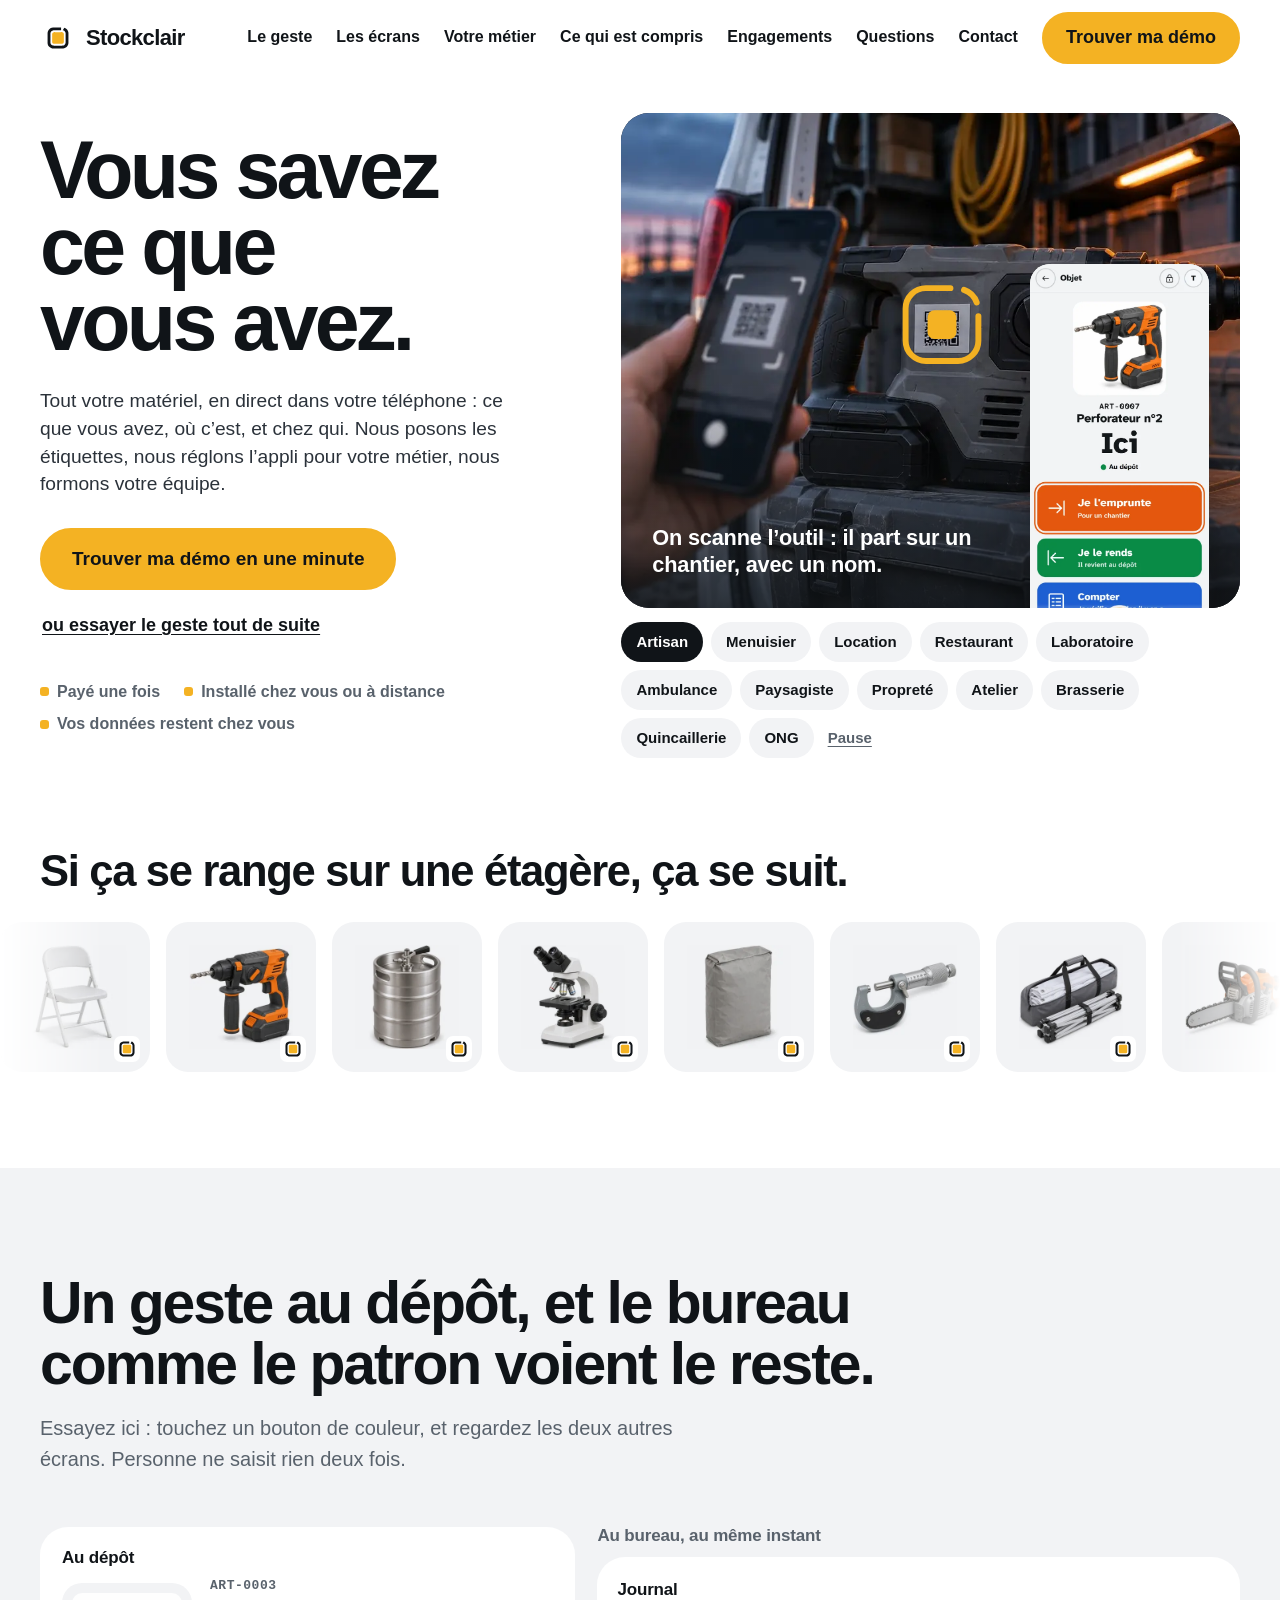
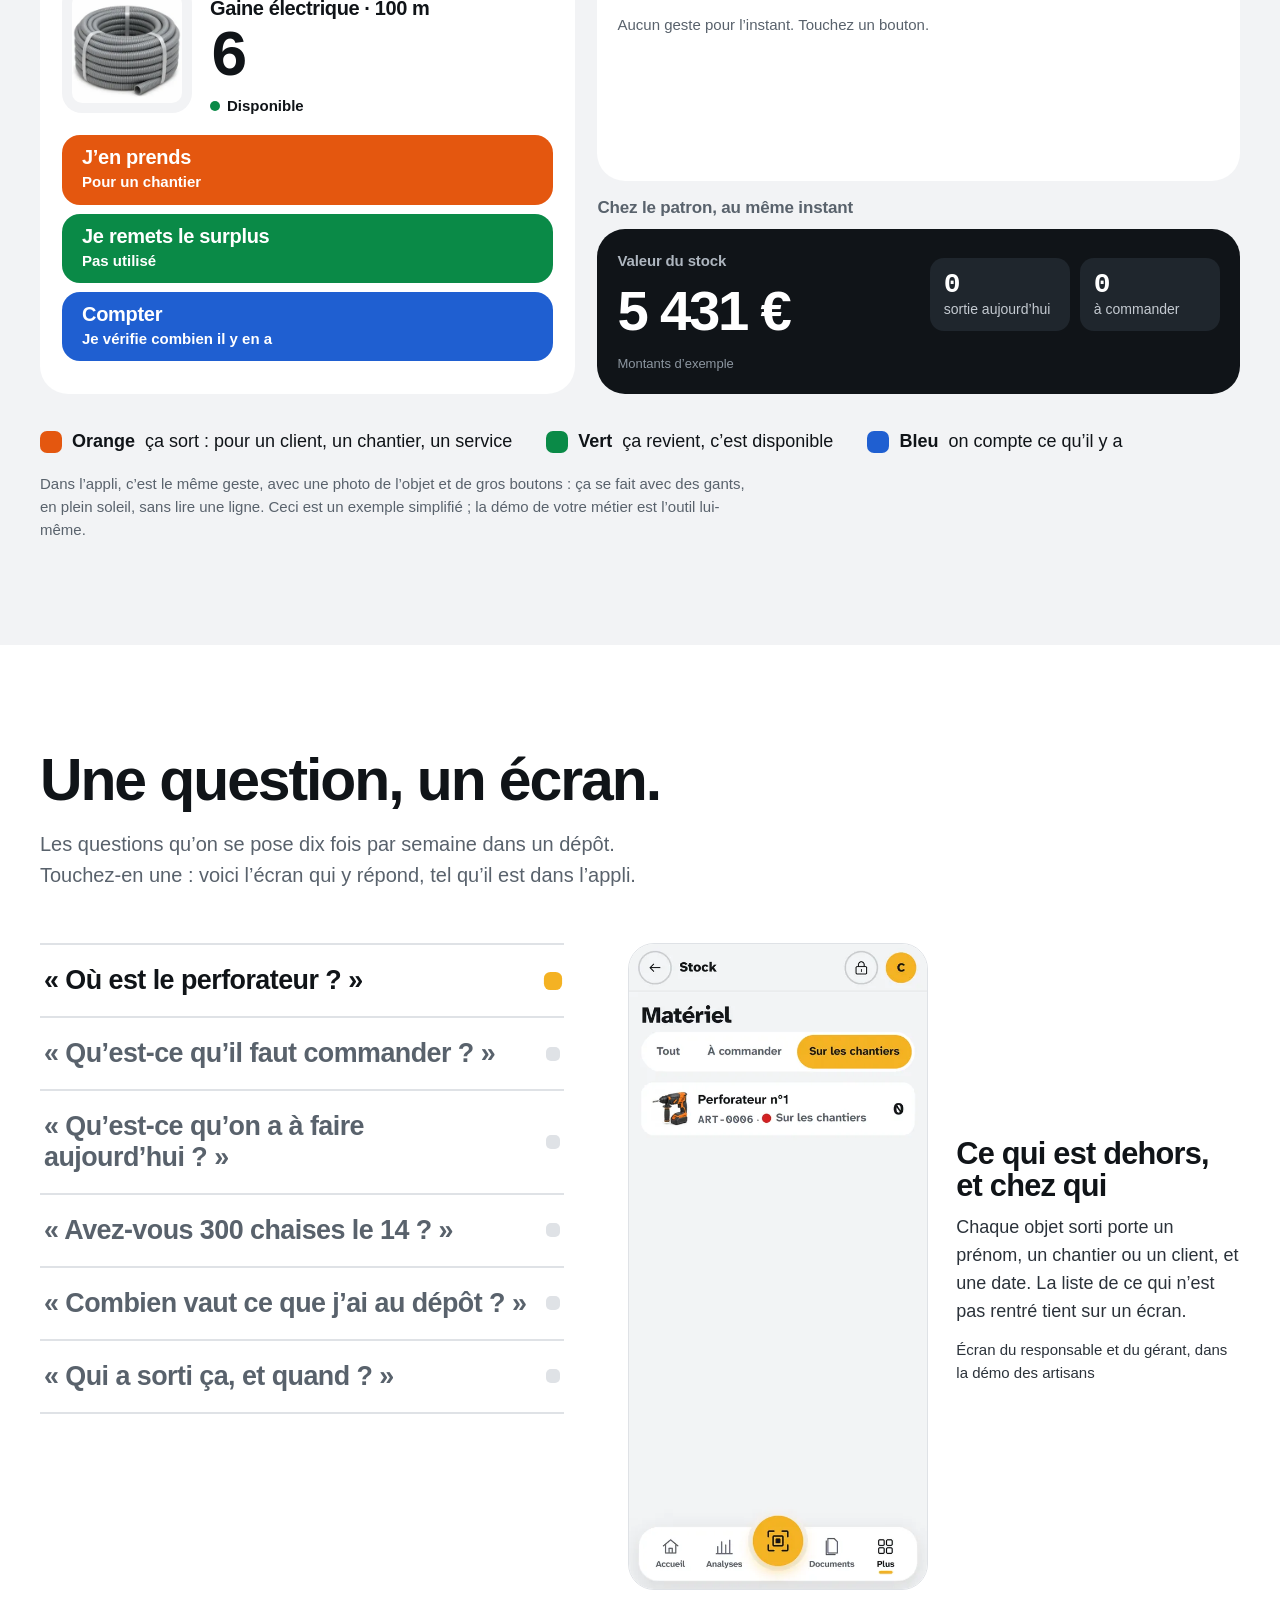
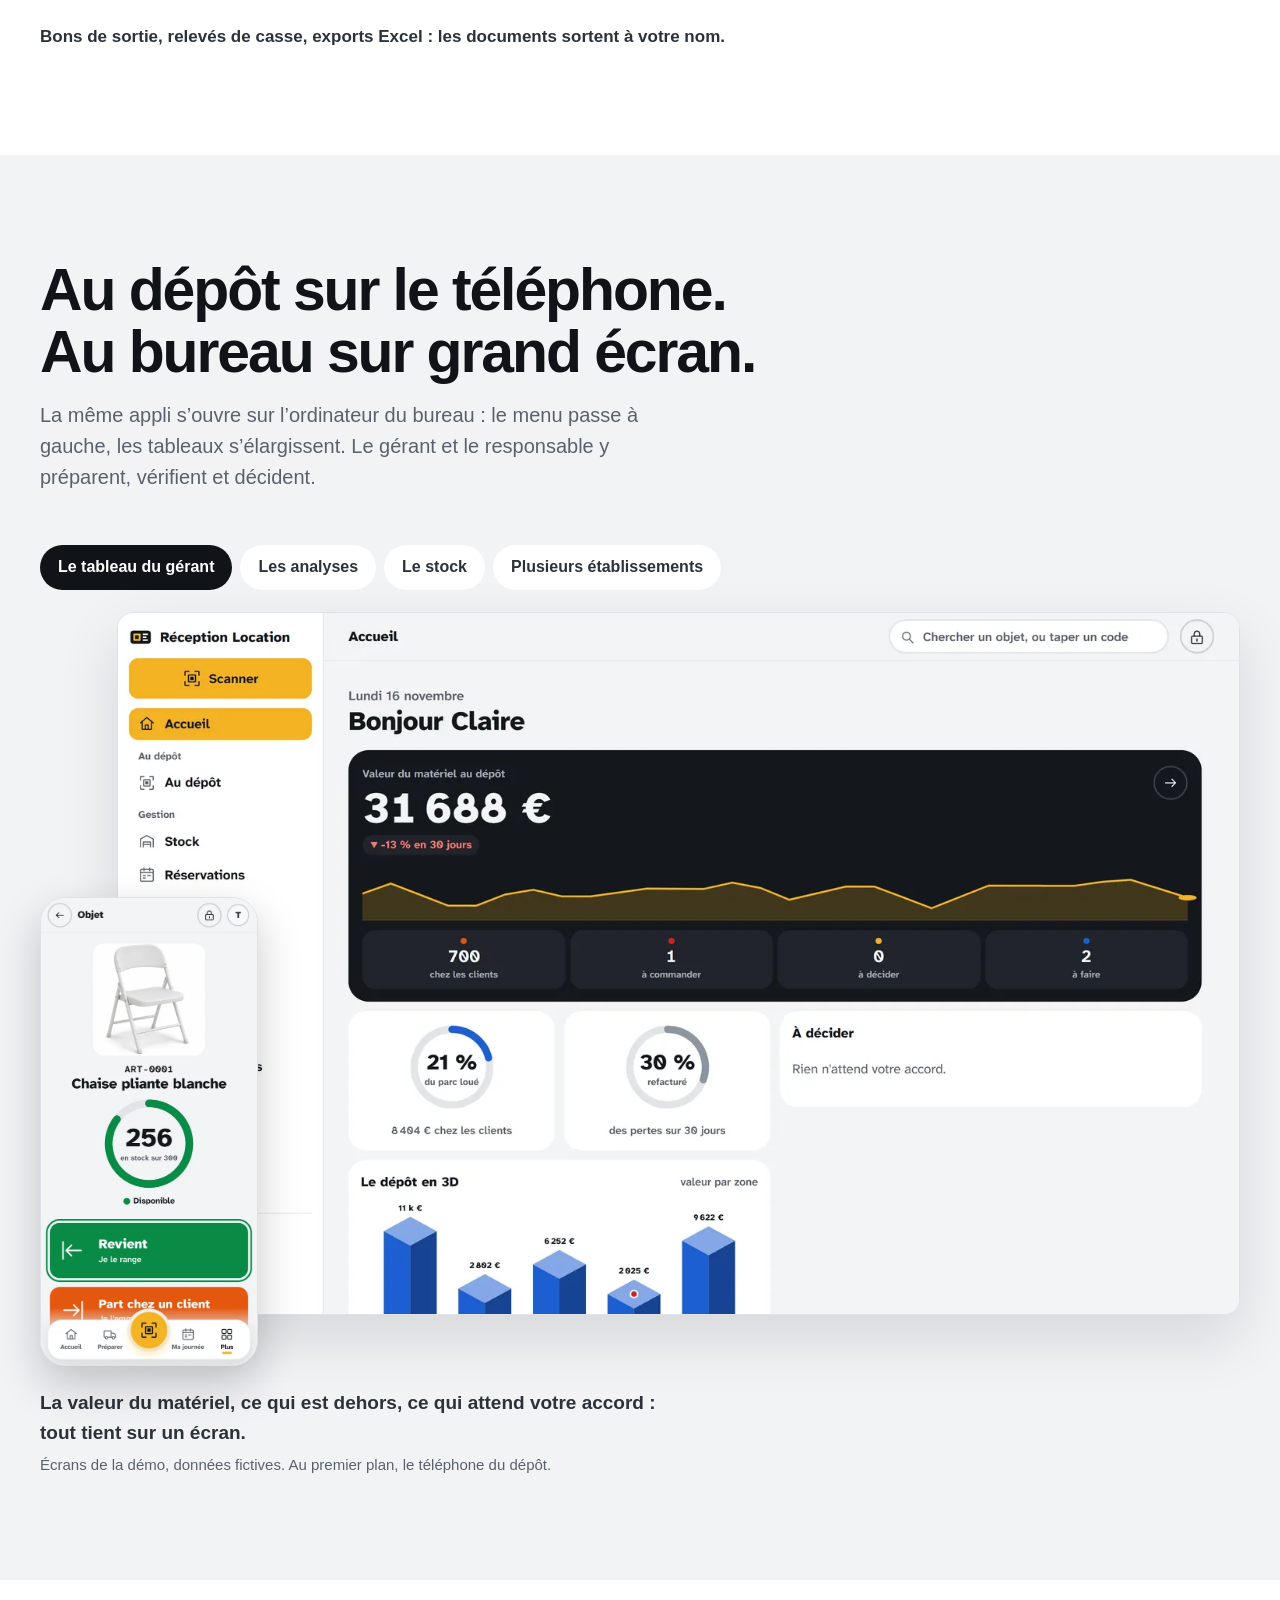
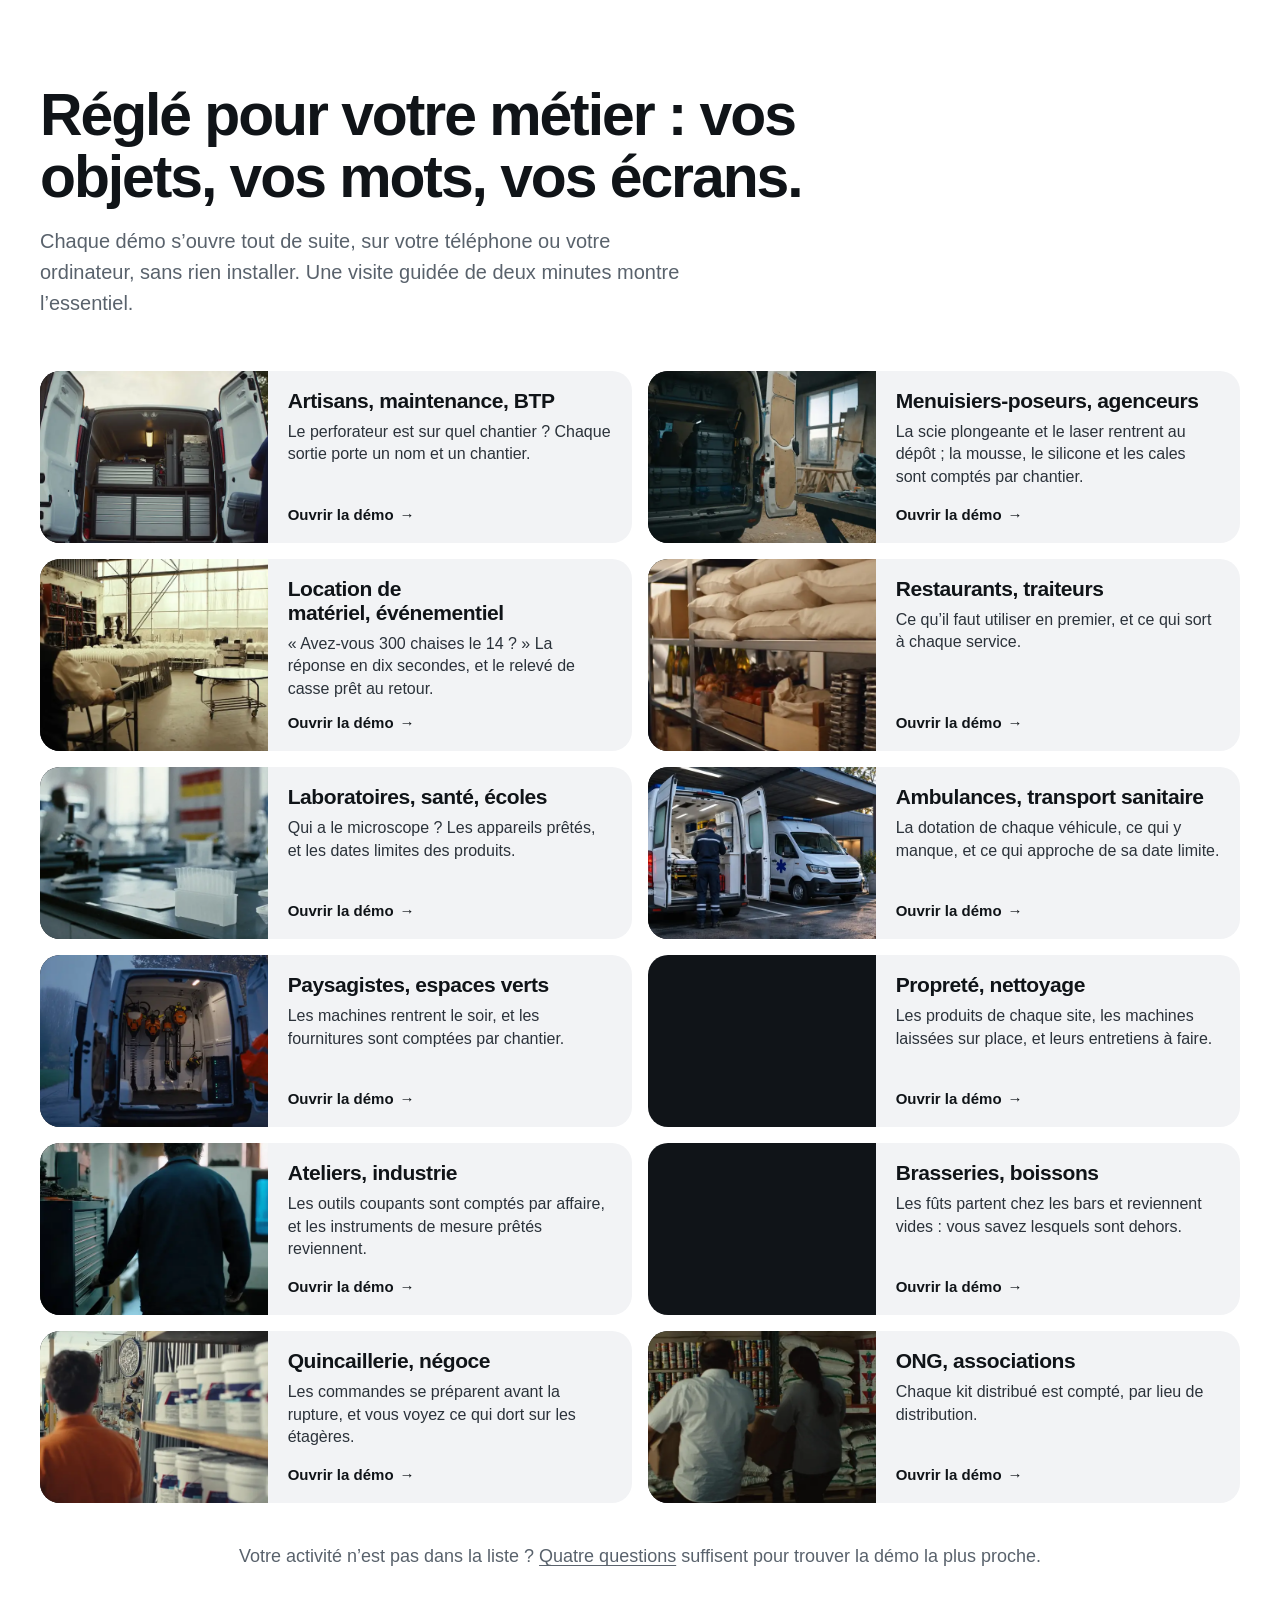
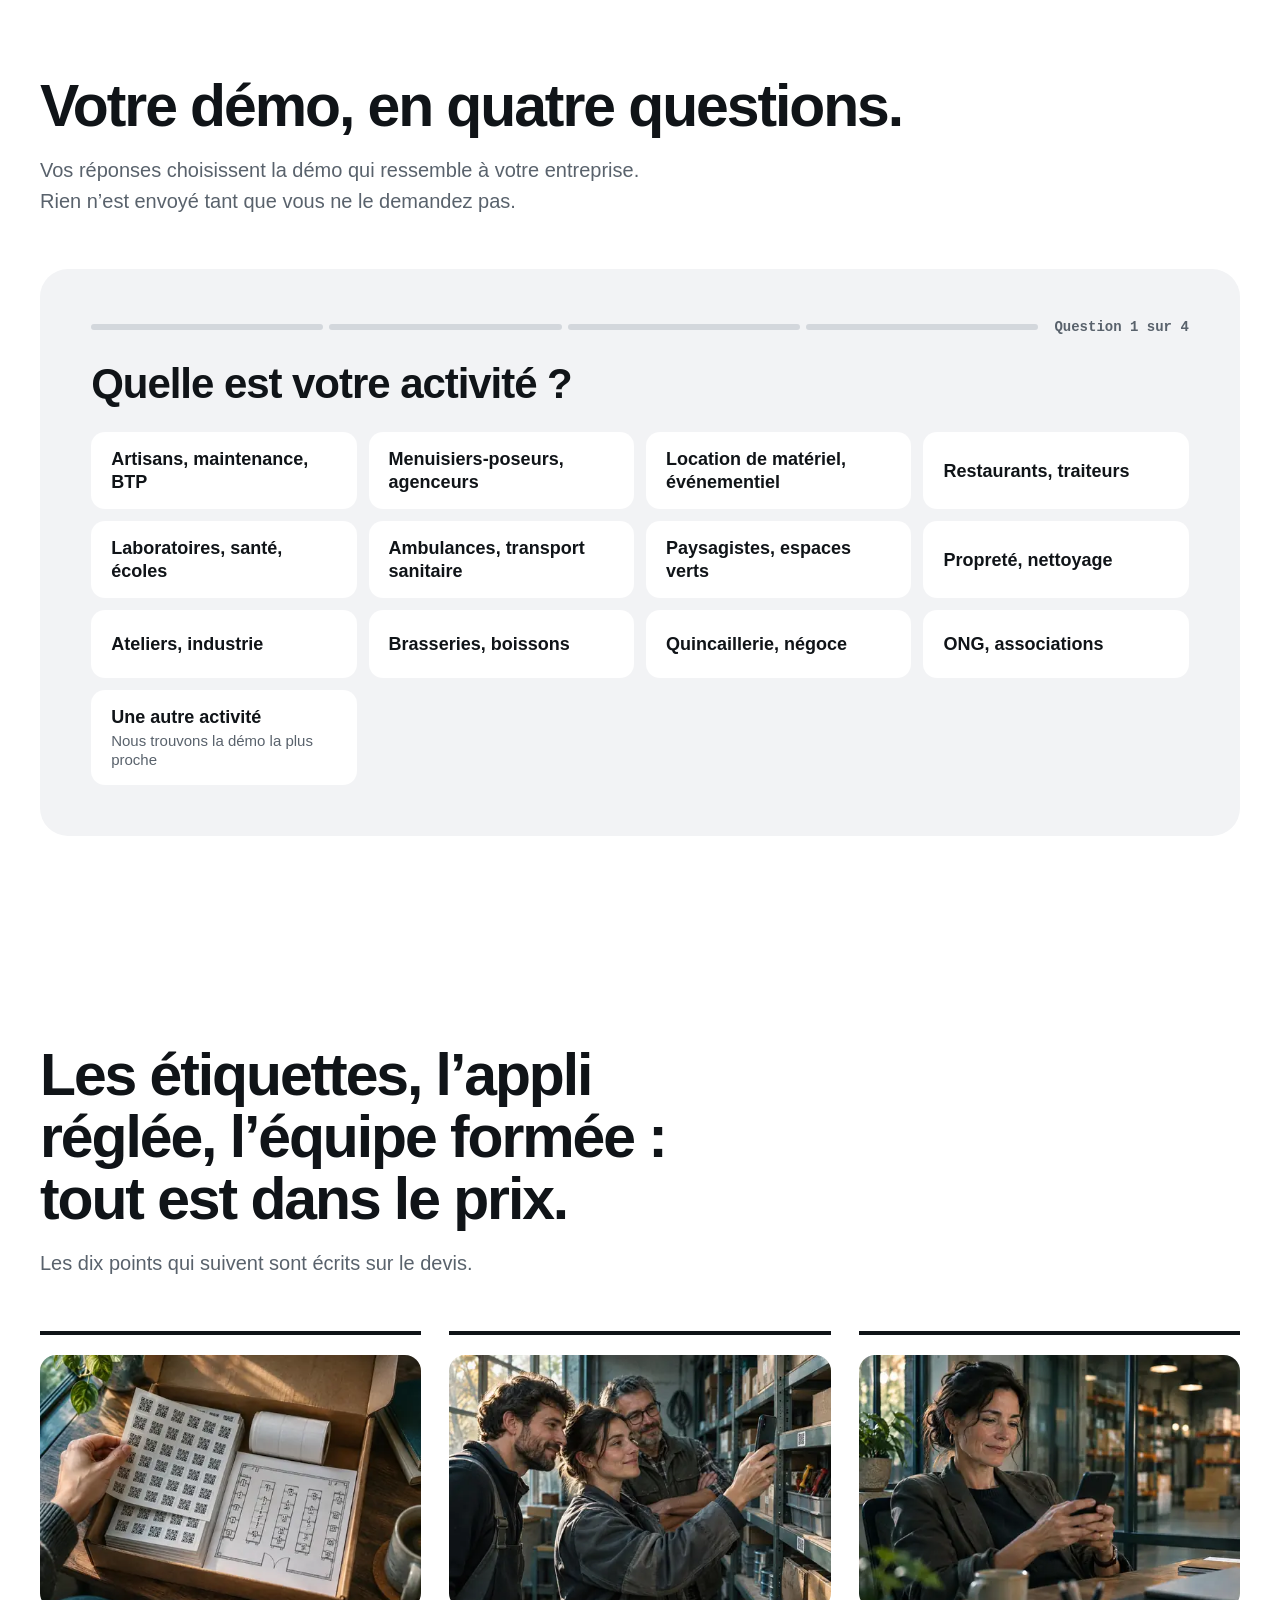
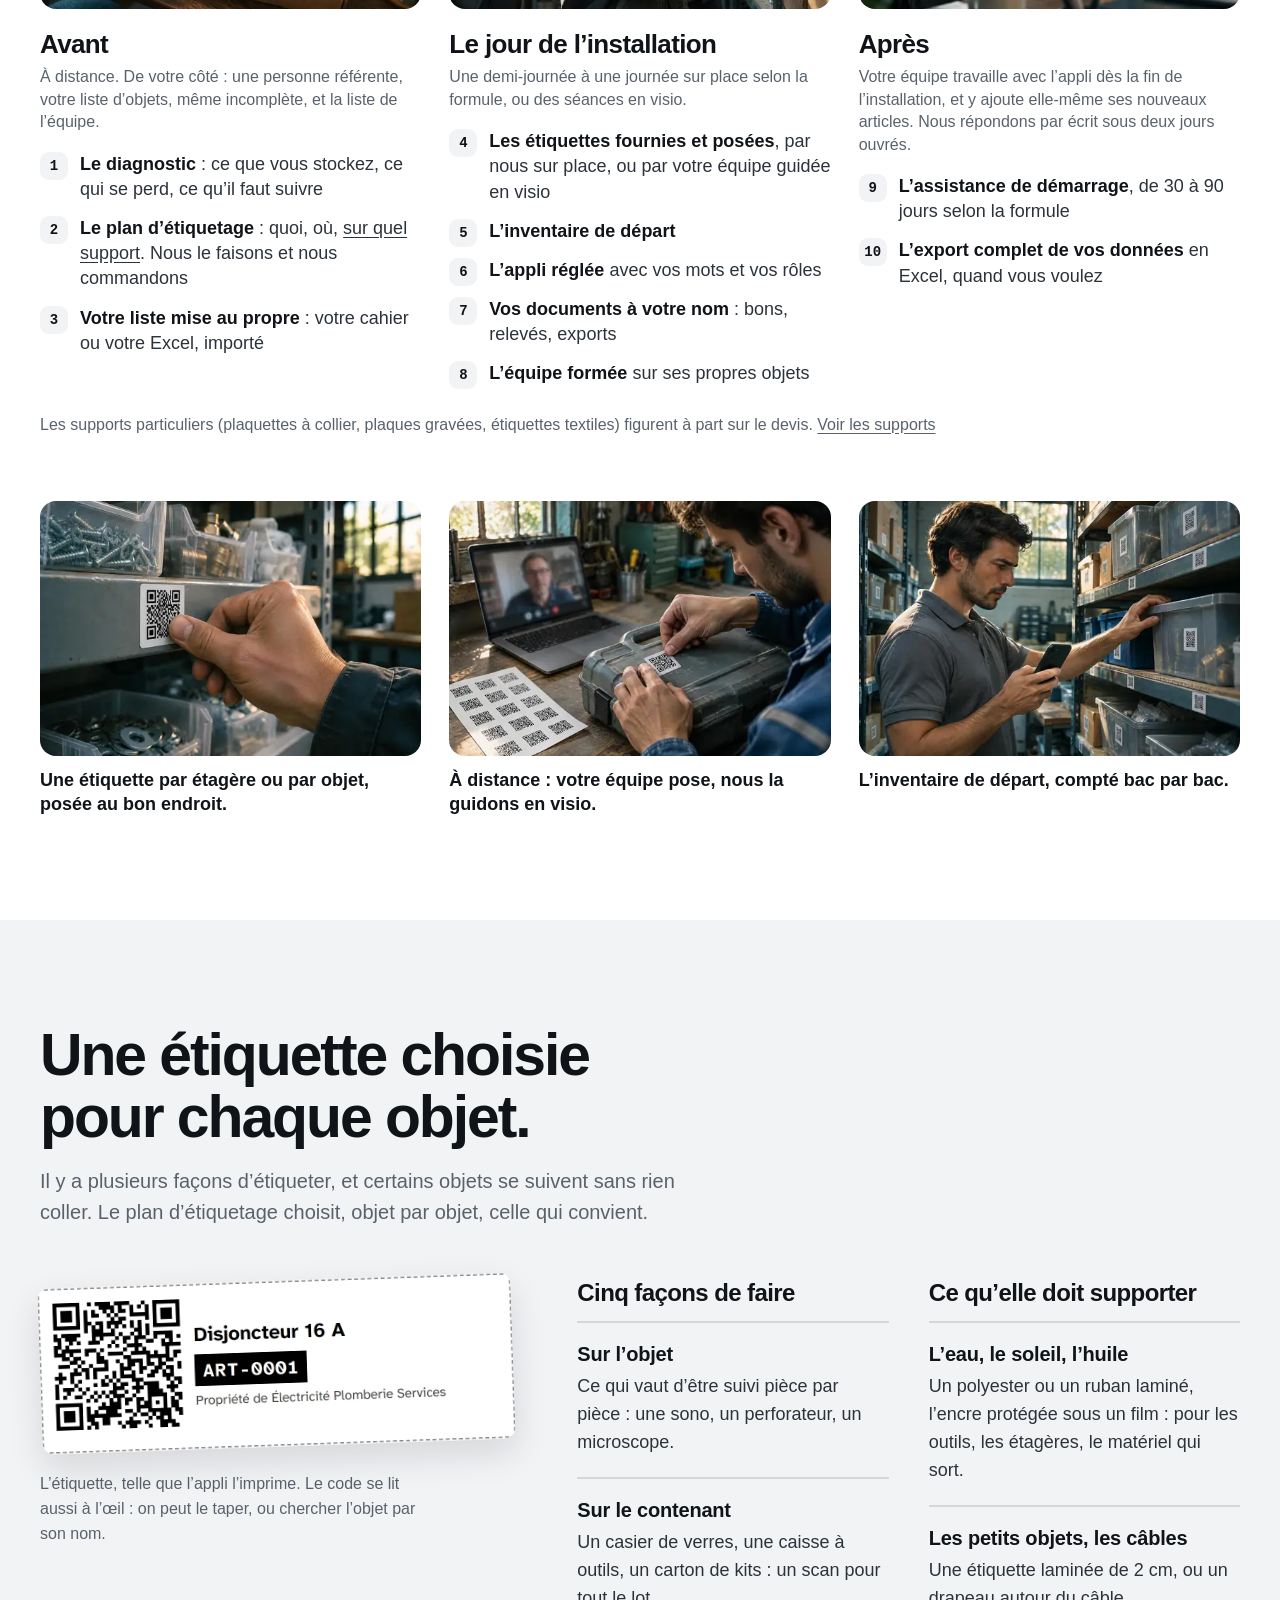
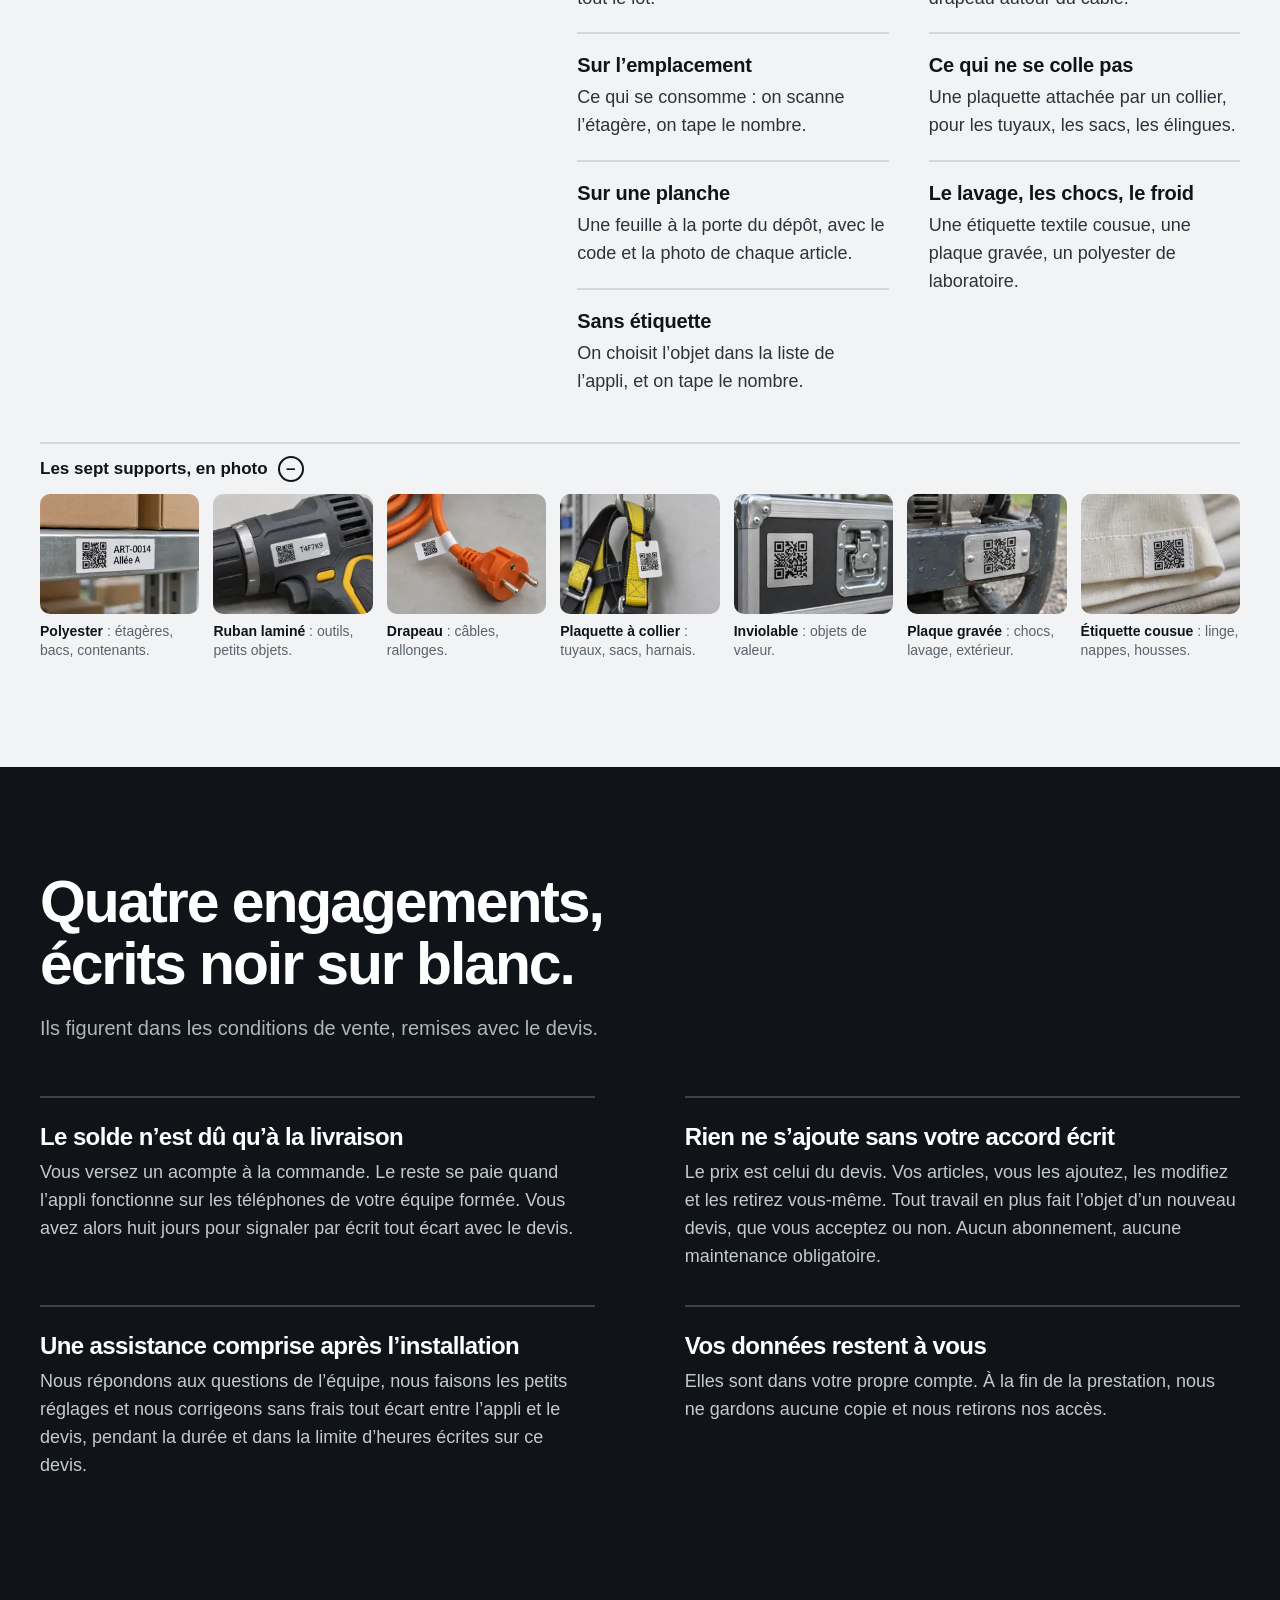
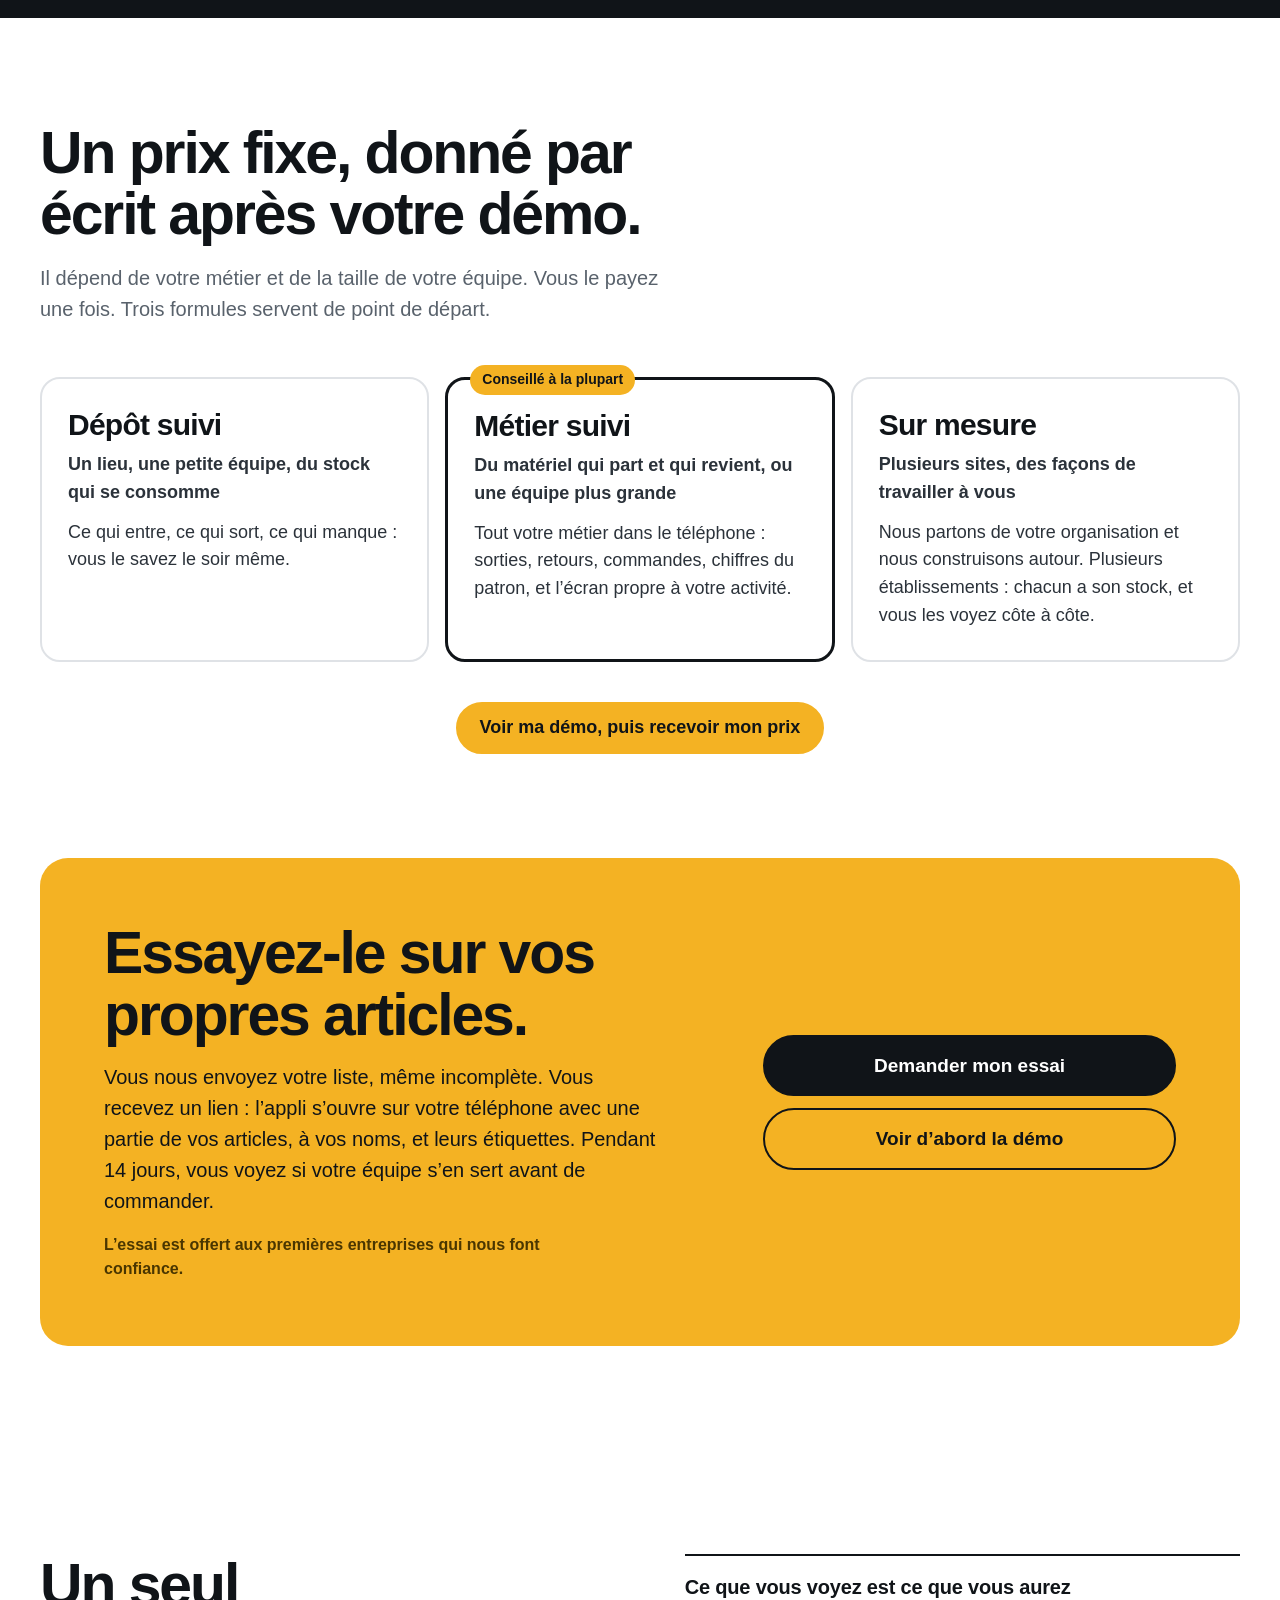
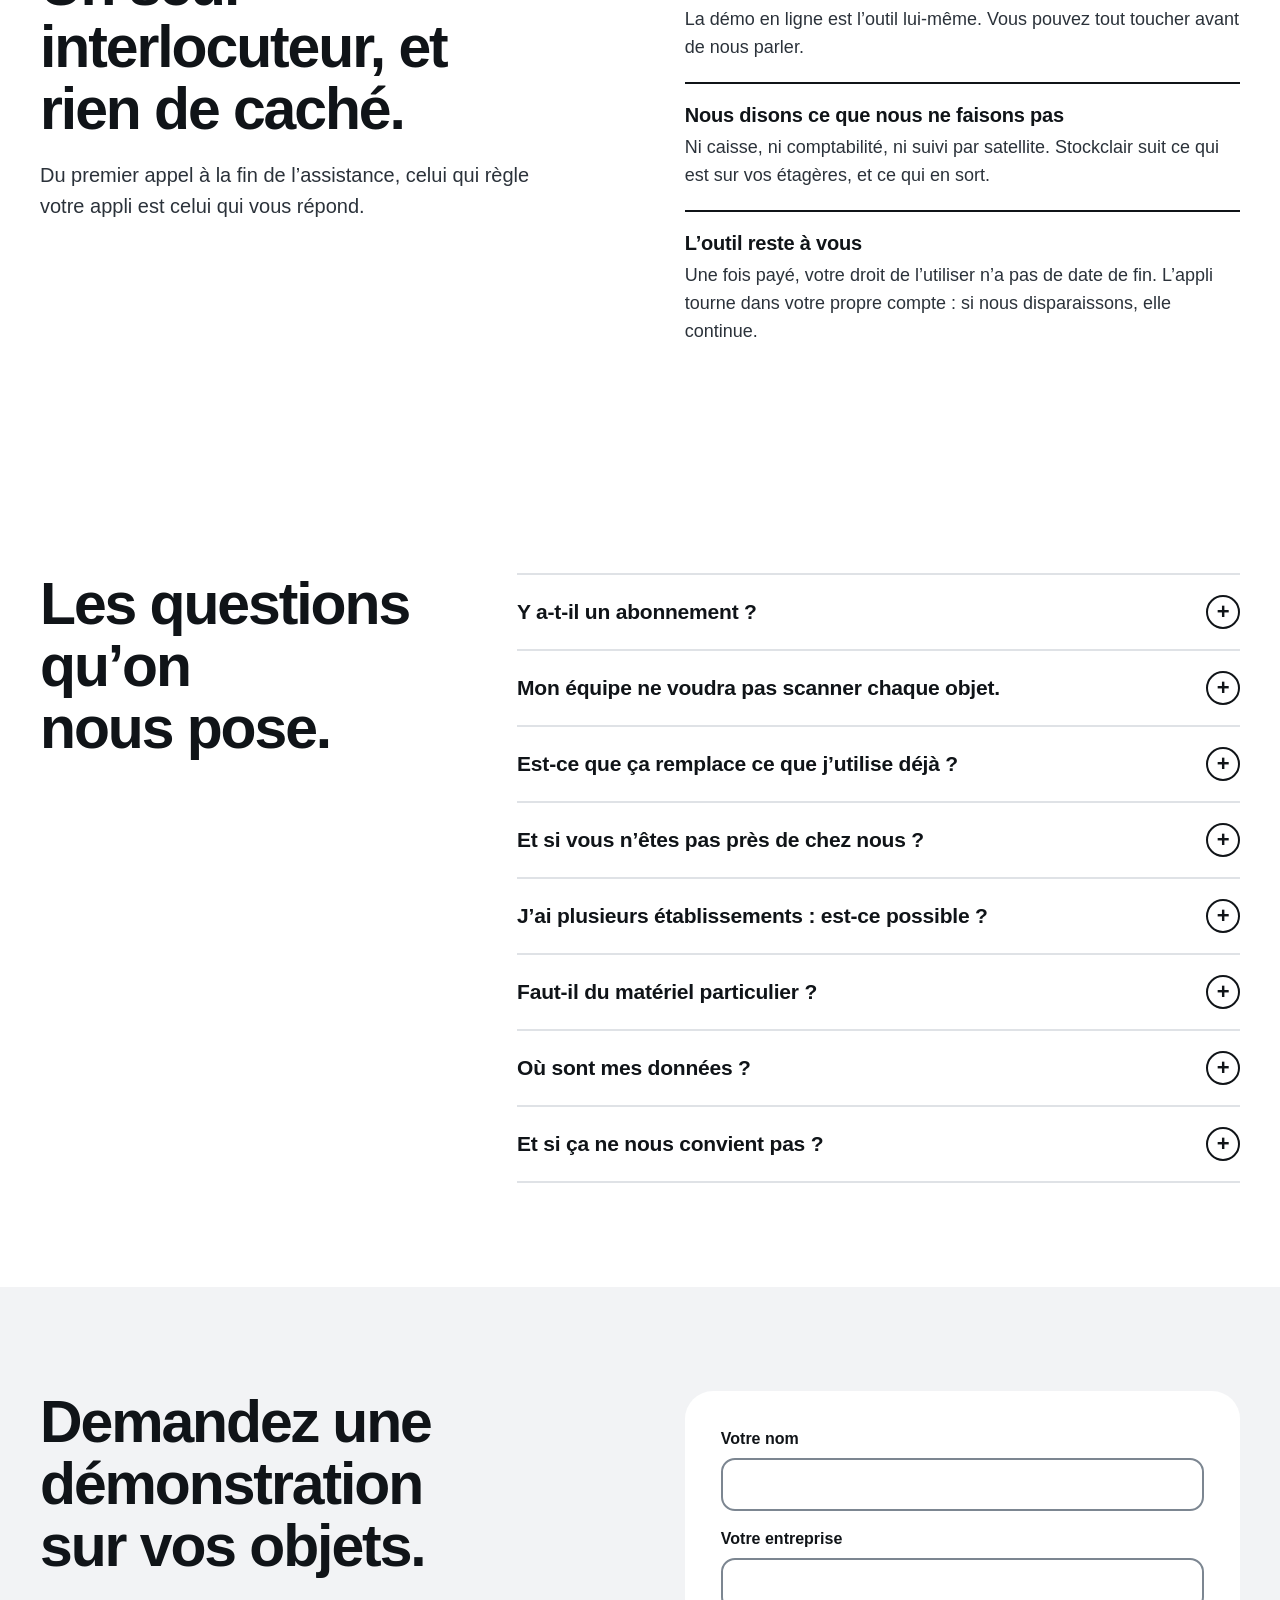
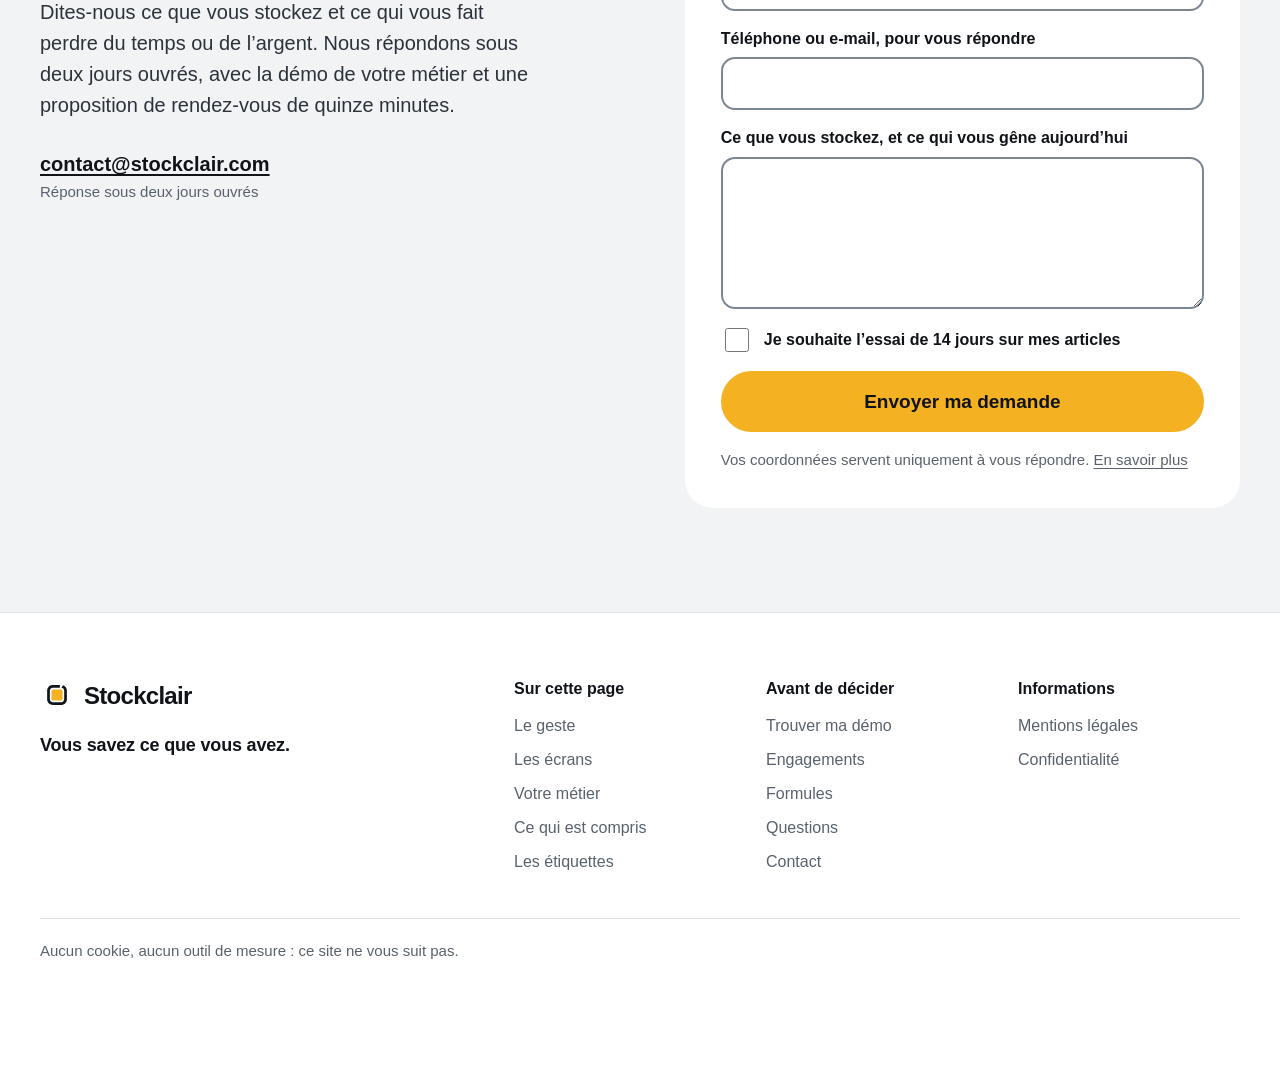
==== index.html @ 284793cd "Mise en ligne du site" ====
<!doctype html>
<html lang="fr">
<head>
<meta charset="utf-8">
<meta name="viewport" content="width=device-width, initial-scale=1">
<title>Stockclair · Suivi de stock et de matériel par QR code</title>
<meta name="description" content="Suivi de stock et de matériel par QR code pour les PME : étiquettes posées, appli réglée pour votre métier, équipe formée. Payé une fois. Démo en ligne.">
<meta name="theme-color" content="#ffffff">
<!-- L’adresse https://nexuxstelar.github.io/stockclair-site est remplacée par celle du site au moment de la publication (_generation/publier_site.sh) -->
<link rel="canonical" href="https://nexuxstelar.github.io/stockclair-site/">
<meta property="og:type" content="website">
<meta property="og:site_name" content="Stockclair">
<meta property="og:locale" content="fr_FR">
<meta property="og:url" content="https://nexuxstelar.github.io/stockclair-site/">
<meta property="og:title" content="Stockclair · Vous savez ce que vous avez">
<meta property="og:description" content="Tout votre matériel, en direct dans votre téléphone : ce que vous avez, où c’est, et chez qui. Étiquettes posées, appli réglée pour votre métier, équipe formée.">
<meta property="og:image" content="https://nexuxstelar.github.io/stockclair-site/img/partage.jpg">
<meta property="og:image:width" content="1200">
<meta property="og:image:height" content="630">
<meta property="og:image:alt" content="Stockclair : vous savez ce que vous avez. Un téléphone lit l’étiquette QR d’un bac, la fiche de l’objet s’ouvre.">
<meta name="twitter:card" content="summary_large_image">
<link rel="icon" href="favicon.ico" sizes="48x48">
<link rel="icon" href="img/symbole.svg" type="image/svg+xml">
<link rel="apple-touch-icon" href="img/icone-180.png">
<link rel="preload" href="fonts/AtkinsonHyperlegibleNext-latin-3.woff2" as="font" type="font/woff2" crossorigin>
<script>
/* La photo du premier écran est demandée tout de suite, sans attendre site.js. Mêmes fichiers et mêmes tailles que dans site.js (scène d'accueil). */
(function () {
  var m = new URLSearchParams(location.search).get("metier");
  if (!/^(artisan|menuisier|loueur|restaurant|labo|ambulance|paysagiste|proprete|industrie|brasserie|distribution|ong)$/.test(m || "")) m = "artisan";
  var l = document.createElement("link");
  l.rel = "preload"; l.as = "image"; l.setAttribute("fetchpriority", "high");
  l.setAttribute("imagesrcset", "img/photos/" + m + "_scan_p.webp 800w, img/photos/" + m + "_scan.webp 1600w");
  l.setAttribute("imagesizes", "(max-width: 760px) 178vw, (max-width: 1000px) 112vw, 900px");
  document.head.appendChild(l);
})();
</script>
<link rel="stylesheet" href="fonts.css">
<link rel="stylesheet" href="styles.css">
<script src="config.js" defer></script>
<script src="site.js" defer></script>
<script type="application/ld+json">
{
  "@context": "https://schema.org",
  "@graph": [
    {
      "@type": "Organization",
      "@id": "https://nexuxstelar.github.io/stockclair-site/#organisation",
      "name": "Stockclair",
      "url": "https://nexuxstelar.github.io/stockclair-site/",
      "logo": "https://nexuxstelar.github.io/stockclair-site/img/icone-512.png"
    },
    {
      "@type": "WebSite",
      "@id": "https://nexuxstelar.github.io/stockclair-site/#site",
      "url": "https://nexuxstelar.github.io/stockclair-site/",
      "name": "Stockclair",
      "inLanguage": "fr-FR",
      "publisher": { "@id": "https://nexuxstelar.github.io/stockclair-site/#organisation" }
    },
    {
      "@type": "Service",
      "@id": "https://nexuxstelar.github.io/stockclair-site/#service",
      "name": "Suivi de stock et de matériel par QR code, installé dans l'entreprise",
      "serviceType": "Suivi de stock et de matériel par étiquettes QR",
      "description": "Diagnostic, plan d'étiquetage, étiquettes fournies et posées, inventaire de départ, appli réglée pour le métier, formation de l'équipe et assistance de démarrage.",
      "provider": { "@id": "https://nexuxstelar.github.io/stockclair-site/#organisation" },
      "areaServed": { "@type": "Country", "name": "France" },
      "audience": { "@type": "BusinessAudience", "name": "Petites et moyennes entreprises" },
      "url": "https://nexuxstelar.github.io/stockclair-site/"
    }
  ]
}
</script>
</head>
<body>
<a class="saut" href="#contenu">Aller au contenu</a>

<header class="tete" id="tete">
  <a class="marque" href="#haut" aria-label="Stockclair, accueil"><img src="img/symbole.svg" alt="" width="36" height="36"><span>Stockclair</span></a>
  <nav class="menu" id="menu" aria-label="Menu principal">
    <a href="#geste">Le geste</a>
    <a href="#ecrans">Les écrans</a>
    <a href="#metiers">Votre métier</a>
    <a href="#compris">Ce qui est compris</a>
    <a href="#garanties">Engagements</a>
    <a href="#questions">Questions</a>
    <a href="#contact">Contact</a>
  </nav>
  <a class="btn plein" href="#demo">Trouver ma démo</a>
  <button class="bouton-menu" id="boutonMenu" type="button" aria-expanded="false" aria-controls="menu"><span></span>Menu</button>
</header>

<main id="contenu">

<!-- 1. Accueil -->
<section class="accueil" id="haut">
  <div class="accueil-texte">
    <h1>Vous savez ce que vous avez.</h1>
    <p class="chapeau">Tout votre matériel, en direct dans votre téléphone : ce que vous avez, où c’est, et chez qui. Nous posons les étiquettes, nous réglons l’appli pour votre métier, nous formons votre équipe.</p>
    <div class="actions">
      <a class="btn plein grand" href="#demo">Trouver ma démo en une minute</a>
      <a class="lien-simple" href="#geste">ou essayer le geste tout de suite</a>
    </div>
    <ul class="faits">
      <li>Payé une fois</li>
      <li>Installé chez vous ou à distance</li>
      <li>Vos données restent chez vous</li>
    </ul>
  </div>

  <div class="accueil-scene">
    <div class="scene" id="scene" role="group" aria-label="Exemple : on scanne l’étiquette d’un objet, sa fiche s’ouvre dans le téléphone">
      <div class="scene-photo" id="scenePhoto"></div>
      <div class="viseur" id="viseur" aria-hidden="true"><i></i></div>
      <div class="scene-tel" id="sceneTel" aria-hidden="true"><img id="sceneEcran" src="[data-uri]" alt="" width="540" height="1169"></div>
      <p class="scene-legende" id="sceneLegende"></p>
    </div>
    <div class="scene-choix" id="sceneChoix" role="group" aria-label="Changer de métier"></div>
  </div>
</section>

<!-- 1 bis. Ruban d’objets -->
<section class="ruban-bloc" aria-label="Exemples d’objets suivis">
  <p>Si ça se range sur une étagère, ça se suit.</p>
  <div class="ruban"><div class="ruban-file" id="ruban"></div></div>
</section>

<!-- 2. Le geste, à essayer -->
<section class="bande" id="geste">
  <div class="bloc">
    <div class="titre-bloc">
      <h2>Un geste au dépôt, et le bureau comme le patron voient le reste.</h2>
      <p>Essayez ici : touchez un bouton de couleur, et regardez les deux autres écrans. Personne ne saisit rien deux fois.</p>
    </div>

    <div class="essai-geste" id="essaiGeste">
      <article class="eg-depot" aria-label="Au dépôt">
        <h3 class="eg-qui">Au dépôt</h3>
        <div class="eg-fiche">
          <img src="img/objets/gaine.webp" alt="" width="130" height="130" loading="lazy" decoding="async">
          <div>
            <p class="eg-code">ART-0003</p>
            <p class="eg-nom">Gaine électrique · 100 m</p>
            <p class="eg-nombre" id="egNombre">6</p>
            <p class="eg-etat" id="egEtat"><i></i><span>Disponible</span></p>
          </div>
        </div>
        <div class="eg-boutons" id="egBoutons">
          <button type="button" class="eg-b sort" data-geste="prendre"><b>J’en prends</b><small>Pour un chantier</small></button>
          <button type="button" class="eg-b revient" data-geste="remettre"><b>Je remets le surplus</b><small>Pas utilisé</small></button>
          <button type="button" class="eg-b compte" data-geste="compter"><b>Compter</b><small>Je vérifie combien il y en a</small></button>
        </div>
        <div class="eg-compter" id="egCompter" hidden>
          <p>Combien y en a-t-il sur l’étagère ?</p>
          <div class="eg-pas"><button type="button" data-pas="-1" aria-label="Un de moins">−</button><output id="egCompte">6</output><button type="button" data-pas="1" aria-label="Un de plus">+</button></div>
          <div class="eg-pas-actions"><button type="button" class="btn" data-geste="fermer">Fermer</button><button type="button" class="btn plein" data-geste="valider">Valider</button></div>
        </div>
        <p class="eg-annuler" id="egAnnuler" hidden><span id="egFait"></span><button type="button" data-geste="annuler">Annuler</button><i></i></p>
      </article>

      <article class="eg-bureau" aria-label="Au bureau">
        <h3 class="eg-qui">Au bureau, au même instant</h3>
        <div class="eg-carte" aria-live="polite">
          <p class="eg-titre">Journal</p>
          <ul class="eg-journal" id="egJournal"><li class="eg-vide">Aucun geste pour l’instant. Touchez un bouton.</li></ul>
          <div class="eg-commande" id="egCommande" hidden>
            <p class="eg-titre"><i></i>Commande préparée</p>
            <p id="egCommandeTexte"></p>
          </div>
        </div>
      </article>

      <article class="eg-patron" aria-label="Chez le patron">
        <h3 class="eg-qui">Chez le patron, au même instant</h3>
        <div class="eg-carte sombre" aria-live="polite">
          <p class="eg-titre">Valeur du stock</p>
          <p class="eg-valeur" id="egValeur">5 431 €</p>
          <div class="eg-voyants">
            <p><b id="egSorties">0</b>sortie aujourd’hui</p>
            <p id="egVoyantCmd"><b id="egACommander">0</b>à commander</p>
          </div>
          <p class="eg-note">Montants d’exemple</p>
        </div>
      </article>
    </div>

    <ul class="couleurs">
      <li><span class="pastille sort"></span><b>Orange</b> ça sort : pour un client, un chantier, un service</li>
      <li><span class="pastille revient"></span><b>Vert</b> ça revient, c’est disponible</li>
      <li><span class="pastille compte"></span><b>Bleu</b> on compte ce qu’il y a</li>
    </ul>
    <p class="note">Dans l’appli, c’est le même geste, avec une photo de l’objet et de gros boutons : ça se fait avec des gants, en plein soleil, sans lire une ligne. Ceci est un exemple simplifié ; la démo de votre métier est l’outil lui-même.</p>
  </div>
</section>

<!-- 3. Une question, un écran -->
<section class="bloc" id="ecrans">
  <div class="titre-bloc">
    <h2>Une question, un écran.</h2>
    <p>Les questions qu’on se pose dix fois par semaine dans un dépôt. Touchez-en une : voici l’écran qui y répond, tel qu’il est dans l’appli.</p>
  </div>
  <div class="reponses" id="reponses">
    <div class="reponses-liste" id="reponsesListe" role="group" aria-label="Questions"></div>
    <div class="reponses-vue">
      <figure class="capture"><img id="reponseImage" src="[data-uri]" alt="" width="540" height="1169" loading="lazy" decoding="async"></figure>
      <div class="reponses-texte" aria-live="polite">
        <h3 id="reponseTitre"></h3>
        <p id="reponseTexte"></p>
        <p class="note" id="reponseQui"></p>
      </div>
    </div>
  </div>
  <p class="note apres">Bons de sortie, relevés de casse, exports Excel : les documents sortent à votre nom.</p>
</section>

<!-- 3 bis. Le bureau : la même appli sur ordinateur -->
<section class="bande" id="bureau">
  <div class="bloc">
    <div class="titre-bloc">
      <h2>Au dépôt sur le téléphone. Au bureau sur grand écran.</h2>
      <p>La même appli s’ouvre sur l’ordinateur du bureau : le menu passe à gauche, les tableaux s’élargissent. Le gérant et le responsable y préparent, vérifient et décident.</p>
    </div>
    <div class="bureau">
      <div class="bureau-choix" id="bureauChoix" role="group" aria-label="Écrans sur ordinateur"></div>
      <div class="bureau-vue">
        <figure class="ecran-ordi"><img id="bureauImage" src="[data-uri]" alt="" width="1440" height="900" loading="lazy" decoding="async"></figure>
        <figure class="capture bureau-tel"><img id="bureauTel" src="[data-uri]" alt="Sur le téléphone du dépôt : la fiche d’un objet et ses gestes" width="540" height="1169" loading="lazy" decoding="async"></figure>
      </div>
      <p class="bureau-legende" id="bureauLegende" aria-live="polite"></p>
      <p class="note">Écrans de la démo, données fictives.<span id="bureauNote"> Au premier plan, le téléphone du dépôt.</span></p>
    </div>
  </div>
</section>

<!-- 4. Métiers -->
<section class="bloc" id="metiers">
  <div class="titre-bloc">
    <h2>Réglé pour votre métier : vos objets, vos mots, vos écrans.</h2>
    <p>Chaque démo s’ouvre tout de suite, sur votre téléphone ou votre ordinateur, sans rien installer. Une visite guidée de deux minutes montre l’essentiel.</p>
  </div>
  <div class="metiers" id="grilleMetiers"></div>
  <p class="centre">Votre activité n’est pas dans la liste ? <a href="#demo">Quatre questions</a> suffisent pour trouver la démo la plus proche.</p>
</section>

<!-- 5. Questionnaire -->
<section class="bloc demo" id="demo">
  <div class="titre-bloc">
    <h2>Votre démo, en quatre questions.</h2>
    <p>Vos réponses choisissent la démo qui ressemble à votre entreprise. Rien n’est envoyé tant que vous ne le demandez pas.</p>
  </div>
  <div class="quiz" id="quiz" aria-live="polite"></div>
</section>

<!-- 6. Ce qui est compris -->
<section class="bloc" id="compris">
  <div class="titre-bloc">
    <h2>Les étiquettes, l’appli réglée, l’équipe formée : tout est dans le prix.</h2>
    <p>Les dix points qui suivent sont écrits sur le devis.</p>
  </div>
  <div class="etapes">
    <article>
      <img src="img/photos/install_colis.webp" srcset="img/photos/install_colis_p.webp 540w, img/photos/install_colis.webp 1080w" sizes="(max-width: 1000px) calc(100vw - 40px), 380px" alt="Un colis ouvert : des planches d’étiquettes QR et un plan de pose" width="1080" height="720" loading="lazy" decoding="async">
      <h3>Avant</h3>
      <p class="quand">À distance. De votre côté : une personne référente, votre liste d’objets, même incomplète, et la liste de l’équipe.</p>
      <ol>
        <li><b>Le diagnostic</b> : ce que vous stockez, ce qui se perd, ce qu’il faut suivre</li>
        <li><b>Le plan d’étiquetage</b> : quoi, où, <a href="#supports">sur quel support</a>. Nous le faisons et nous commandons</li>
        <li><b>Votre liste mise au propre</b> : votre cahier ou votre Excel, importé</li>
      </ol>
    </article>
    <article>
      <img src="img/photos/install_formation.webp" srcset="img/photos/install_formation_p.webp 540w, img/photos/install_formation.webp 1080w" sizes="(max-width: 1000px) calc(100vw - 40px), 380px" alt="Trois personnes d’une équipe regardent un téléphone devant une étagère étiquetée" width="1080" height="720" loading="lazy" decoding="async">
      <h3>Le jour de l’installation</h3>
      <p class="quand">Une demi-journée à une journée sur place selon la formule, ou des séances en visio.</p>
      <ol start="4">
        <li><b>Les étiquettes fournies et posées</b>, par nous sur place, ou par votre équipe guidée en visio</li>
        <li><b>L’inventaire de départ</b></li>
        <li><b>L’appli réglée</b> avec vos mots et vos rôles</li>
        <li><b>Vos documents à votre nom</b> : bons, relevés, exports</li>
        <li><b>L’équipe formée</b> sur ses propres objets</li>
      </ol>
    </article>
    <article>
      <img src="img/photos/install_patronne.webp" srcset="img/photos/install_patronne_p.webp 540w, img/photos/install_patronne.webp 1080w" sizes="(max-width: 1000px) calc(100vw - 40px), 380px" alt="Une dirigeante consulte son téléphone dans son bureau, le dépôt derrière elle" width="1080" height="720" loading="lazy" decoding="async">
      <h3>Après</h3>
      <p class="quand">Votre équipe travaille avec l’appli dès la fin de l’installation, et y ajoute elle-même ses nouveaux articles. Nous répondons par écrit sous deux jours ouvrés.</p>
      <ol start="9">
        <li><b>L’assistance de démarrage</b>, de 30 à 90 jours selon la formule</li>
        <li><b>L’export complet de vos données</b> en Excel, quand vous voulez</li>
      </ol>
    </article>
  </div>
  <p class="note sous-etapes">Les supports particuliers (plaquettes à collier, plaques gravées, étiquettes textiles) figurent à part sur le devis. <a href="#supports">Voir les supports</a></p>
  <div class="images" role="group" aria-label="L’installation en images">
    <figure><img src="img/photos/install_pose.webp" srcset="img/photos/install_pose_p.webp 540w, img/photos/install_pose.webp 1080w" sizes="(max-width: 1000px) calc(100vw - 40px), 380px" alt="Une main colle une étiquette QR sur le bord d’une étagère" width="1080" height="720" loading="lazy" decoding="async"><figcaption>Une étiquette par étagère ou par objet, posée au bon endroit.</figcaption></figure>
    <figure><img src="img/photos/install_visio.webp" srcset="img/photos/install_visio_p.webp 540w, img/photos/install_visio.webp 1080w" sizes="(max-width: 1000px) calc(100vw - 40px), 380px" alt="Un technicien colle une étiquette sur une caisse à outils, guidé en visio sur un ordinateur" width="1080" height="720" loading="lazy" decoding="async"><figcaption>À distance : votre équipe pose, nous la guidons en visio.</figcaption></figure>
    <figure><img src="img/photos/install_inventaire.webp" srcset="img/photos/install_inventaire_p.webp 540w, img/photos/install_inventaire.webp 1080w" sizes="(max-width: 1000px) calc(100vw - 40px), 380px" alt="Un homme compte des bacs étiquetés, téléphone en main" width="1080" height="720" loading="lazy" decoding="async"><figcaption>L’inventaire de départ, compté bac par bac.</figcaption></figure>
  </div>
</section>

<!-- 6 bis. Les étiquettes -->
<section class="bande" id="etiquettes">
  <div class="bloc">
    <div class="titre-bloc">
      <h2>Une étiquette choisie pour chaque objet.</h2>
      <p>Il y a plusieurs façons d’étiqueter, et certains objets se suivent sans rien coller. Le plan d’étiquetage choisit, objet par objet, celle qui convient.</p>
    </div>
    <div class="etiq-grille">
      <figure class="etiq-modele">
        <img src="img/ecrans/etiquette.webp" alt="Une étiquette : un QR code, le nom « Disjoncteur 16 A », le code ART-0001 et le nom de l’entreprise" width="1074" height="378" loading="lazy" decoding="async">
        <figcaption>L’étiquette, telle que l’appli l’imprime. Le code se lit aussi à l’œil : on peut le taper, ou chercher l’objet par son nom.</figcaption>
      </figure>
      <div class="etiq-listes">
        <div>
          <h3>Cinq façons de faire</h3>
          <ul class="filets">
            <li><b>Sur l’objet</b>Ce qui vaut d’être suivi pièce par pièce : une sono, un perforateur, un microscope.</li>
            <li><b>Sur le contenant</b>Un casier de verres, une caisse à outils, un carton de kits : un scan pour tout le lot.</li>
            <li><b>Sur l’emplacement</b>Ce qui se consomme : on scanne l’étagère, on tape le nombre.</li>
            <li><b>Sur une planche</b>Une feuille à la porte du dépôt, avec le code et la photo de chaque article.</li>
            <li><b>Sans étiquette</b>On choisit l’objet dans la liste de l’appli, et on tape le nombre.</li>
          </ul>
        </div>
        <div>
          <h3>Ce qu’elle doit supporter</h3>
          <ul class="filets">
            <li><b>L’eau, le soleil, l’huile</b>Un polyester ou un ruban laminé, l’encre protégée sous un film : pour les outils, les étagères, le matériel qui sort.</li>
            <li><b>Les petits objets, les câbles</b>Une étiquette laminée de 2 cm, ou un drapeau autour du câble.</li>
            <li><b>Ce qui ne se colle pas</b>Une plaquette attachée par un collier, pour les tuyaux, les sacs, les élingues.</li>
            <li><b>Le lavage, les chocs, le froid</b>Une étiquette textile cousue, une plaque gravée, un polyester de laboratoire.</li>
          </ul>
        </div>
      </div>
    </div>
    <details class="supports" id="supports">
      <summary>Les sept supports, en photo</summary>
      <div class="supports-rang">
        <figure><img src="img/etiquettes/polyester_etagere.webp" srcset="img/etiquettes/polyester_etagere_p.webp 240w, img/etiquettes/polyester_etagere.webp 480w" sizes="(max-width: 760px) 44vw, 158px" alt="Une étiquette en polyester collée sur le bord d’une étagère métallique" width="480" height="362" loading="lazy" decoding="async"><figcaption><b>Polyester</b> : étagères, bacs, contenants.</figcaption></figure>
        <figure><img src="img/etiquettes/ruban_lamine.webp" srcset="img/etiquettes/ruban_lamine_p.webp 240w, img/etiquettes/ruban_lamine.webp 480w" sizes="(max-width: 760px) 44vw, 158px" alt="Une petite étiquette laminée collée sur le corps d’une perceuse" width="480" height="362" loading="lazy" decoding="async"><figcaption><b>Ruban laminé</b> : outils, petits objets.</figcaption></figure>
        <figure><img src="img/etiquettes/drapeau_cable.webp" srcset="img/etiquettes/drapeau_cable_p.webp 240w, img/etiquettes/drapeau_cable.webp 480w" sizes="(max-width: 760px) 44vw, 158px" alt="Une étiquette en drapeau enroulée autour d’un câble orange" width="480" height="362" loading="lazy" decoding="async"><figcaption><b>Drapeau</b> : câbles, rallonges.</figcaption></figure>
        <figure><img src="img/etiquettes/plaquette_collier.webp" srcset="img/etiquettes/plaquette_collier_p.webp 240w, img/etiquettes/plaquette_collier.webp 480w" sizes="(max-width: 760px) 44vw, 158px" alt="Une plaquette avec un QR code, attachée par un collier à un harnais" width="480" height="362" loading="lazy" decoding="async"><figcaption><b>Plaquette à collier</b> : tuyaux, sacs, harnais.</figcaption></figure>
        <figure><img src="img/etiquettes/inviolable.webp" srcset="img/etiquettes/inviolable_p.webp 240w, img/etiquettes/inviolable.webp 480w" sizes="(max-width: 760px) 44vw, 158px" alt="Une étiquette argentée posée à plat sur une caisse de transport" width="480" height="362" loading="lazy" decoding="async"><figcaption><b>Inviolable</b> : objets de valeur.</figcaption></figure>
        <figure><img src="img/etiquettes/plaque_gravee.webp" srcset="img/etiquettes/plaque_gravee_p.webp 240w, img/etiquettes/plaque_gravee.webp 480w" sizes="(max-width: 760px) 44vw, 158px" alt="Une plaque d’aluminium gravée d’un QR code, rivetée sur un châssis mouillé" width="480" height="362" loading="lazy" decoding="async"><figcaption><b>Plaque gravée</b> : chocs, lavage, extérieur.</figcaption></figure>
        <figure><img src="img/etiquettes/textile.webp" srcset="img/etiquettes/textile_p.webp 240w, img/etiquettes/textile.webp 480w" sizes="(max-width: 760px) 44vw, 158px" alt="Une étiquette en tissu cousue dans l’ourlet d’une nappe" width="480" height="362" loading="lazy" decoding="async"><figcaption><b>Étiquette cousue</b> : linge, nappes, housses.</figcaption></figure>
      </div>
    </details>
  </div>
</section>

<!-- 7. Engagements -->
<section class="sombre" id="garanties">
  <div class="bloc">
    <div class="titre-bloc">
      <h2>Quatre engagements, écrits noir sur blanc.</h2>
      <p>Ils figurent dans les conditions de vente, remises avec le devis.</p>
    </div>
    <div class="garanties">
      <article><h3>Le solde n’est dû qu’à la livraison</h3><p>Vous versez un acompte à la commande. Le reste se paie quand l’appli fonctionne sur les téléphones de votre équipe formée. Vous avez alors huit jours pour signaler par écrit tout écart avec le devis.</p></article>
      <article><h3>Rien ne s’ajoute sans votre accord écrit</h3><p>Le prix est celui du devis. Vos articles, vous les ajoutez, les modifiez et les retirez vous-même. Tout travail en plus fait l’objet d’un nouveau devis, que vous acceptez ou non. Aucun abonnement, aucune maintenance obligatoire.</p></article>
      <article><h3>Une assistance comprise après l’installation</h3><p>Nous répondons aux questions de l’équipe, nous faisons les petits réglages et nous corrigeons sans frais tout écart entre l’appli et le devis, pendant la durée et dans la limite d’heures écrites sur ce devis.</p></article>
      <article><h3>Vos données restent à vous</h3><p>Elles sont dans votre propre compte. À la fin de la prestation, nous ne gardons aucune copie et nous retirons nos accès.</p></article>
    </div>
  </div>
</section>

<!-- 8. Formules -->
<section class="bloc" id="formules">
  <div class="titre-bloc">
    <h2>Un prix fixe, donné par écrit après votre démo.</h2>
    <p>Il dépend de votre métier et de la taille de votre équipe. Vous le payez une fois. Trois formules servent de point de départ.</p>
  </div>
  <div class="formules">
    <article>
      <h3>Dépôt suivi</h3>
      <p class="pour">Un lieu, une petite équipe, du stock qui se consomme</p>
      <p>Ce qui entre, ce qui sort, ce qui manque : vous le savez le soir même.</p>
    </article>
    <article class="mise">
      <p class="etiq">Conseillé à la plupart</p>
      <h3>Métier suivi</h3>
      <p class="pour">Du matériel qui part et qui revient, ou une équipe plus grande</p>
      <p>Tout votre métier dans le téléphone : sorties, retours, commandes, chiffres du patron, et l’écran propre à votre activité.</p>
    </article>
    <article>
      <h3>Sur mesure</h3>
      <p class="pour">Plusieurs sites, des façons de travailler à vous</p>
      <p>Nous partons de votre organisation et nous construisons autour. Plusieurs établissements : chacun a son stock, et vous les voyez côte à côte.</p>
    </article>
  </div>
  <p class="centre"><a class="btn plein" href="#demo">Voir ma démo, puis recevoir mon prix</a></p>
</section>

<!-- 9. Essai -->
<section class="bloc essai" id="essai">
  <div class="essai-carte">
    <div>
      <h2>Essayez-le sur vos propres articles.</h2>
      <p>Vous nous envoyez votre liste, même incomplète. Vous recevez un lien : l’appli s’ouvre sur votre téléphone avec une partie de vos articles, à vos noms, et leurs étiquettes. Pendant 14 jours, vous voyez si votre équipe s’en sert avant de commander.</p>
      <p class="note" id="essaiNote">L’essai est offert aux premières entreprises qui nous font confiance.</p>
    </div>
    <div class="essai-actions">
      <a class="btn plein grand" id="essaiBouton" href="#contact" data-sujet="essai">Demander mon essai</a>
      <a class="btn grand sur-fonce" href="#demo">Voir d’abord la démo</a>
    </div>
  </div>
</section>

<!-- 10. Confiance -->
<section class="bloc" id="qui">
  <div class="qui">
    <div>
      <h2>Un seul interlocuteur, et rien de caché.</h2>
      <p>Du premier appel à la fin de l’assistance, celui qui règle votre appli est celui qui vous répond.</p>
      <p id="quiFacture" hidden></p>
    </div>
    <ul class="filets forts">
      <li><b>Ce que vous voyez est ce que vous aurez</b>La démo en ligne est l’outil lui-même. Vous pouvez tout toucher avant de nous parler.</li>
      <li><b>Nous disons ce que nous ne faisons pas</b>Ni caisse, ni comptabilité, ni suivi par satellite. Stockclair suit ce qui est sur vos étagères, et ce qui en sort.</li>
      <li><b>L’outil reste à vous</b>Une fois payé, votre droit de l’utiliser n’a pas de date de fin. L’appli tourne dans votre propre compte : si nous disparaissons, elle continue.</li>
    </ul>
  </div>
</section>

<!-- 11. Questions -->
<section class="bloc" id="questions">
  <div class="questions-grille">
    <div class="titre-bloc"><h2>Les questions qu’on nous pose.</h2></div>
    <div class="faq" id="faq">
      <details><summary>Y a-t-il un abonnement ?</summary><p>Non. Vous payez l’installation une fois, et vous ne nous devez rien chaque mois. Vos données sont gardées dans votre propre compte Google : un seul compte suffit, et un compte gratuit convient. Rien n’est à payer par personne. Seules les alertes par SMS ou WhatsApp, si vous les voulez, se paient à votre fournisseur de messages.</p></details>
      <details><summary>Mon équipe ne voudra pas scanner chaque objet.</summary><p>Elle n’aura pas à le faire. Pour ce qui se consomme, une étiquette par étagère ou par bac suffit : un geste, et on tape le nombre. Seul le matériel qui part et qui revient porte sa propre étiquette.</p></details>
      <details><summary>Est-ce que ça remplace ce que j’utilise déjà ?</summary><p>Non, ça le complète. Votre facturation, votre caisse ou votre comptabilité ne changent pas. Stockclair s’occupe de ce qu’elles ne voient pas : où est le matériel, chez qui, et ce qui manque.</p></details>
      <details><summary>Et si vous n’êtes pas près de chez nous ?</summary><p>L’installation se fait aussi à distance : nous vous envoyons les étiquettes avec le plan de pose, une ou deux personnes de votre équipe les collent pendant que nous les guidons en visio, puis nous formons l’équipe en visio. Le prix est plus bas que sur place.</p></details>
      <details><summary>J’ai plusieurs établissements : est-ce possible ?</summary><p>Oui. Chaque établissement a son stock et son équipe, et ne voit que le sien. Vous, vous les voyez côte à côte et vous comparez : valeur du stock, pertes, ce qui dort, ce qui est en retard. Vous entrez dans l’un ou l’autre quand vous voulez, et ce qu’un établissement envoie à un autre est confirmé à l’arrivée. <a href="#bureau" data-groupe target="_blank" rel="noopener">Voir la démo de trois restaurants</a></p></details>
      <details><summary>Faut-il du matériel particulier ?</summary><p>Non. Les téléphones de l’équipe suffisent, sous Android comme sur iPhone. Les étiquettes sont fournies, choisies pour durer : polyester, ruban laminé, plaquette, plaque gravée, selon l’objet. <a href="#supports">Voir les supports</a></p></details>
      <details><summary>Où sont mes données ?</summary><p>Dans votre propre compte, que vous contrôlez. Nous n’y accédons que pour l’installation et pour les interventions que vous demandez, puis nous retirons nos accès. Vous pouvez tout exporter en Excel à tout moment.</p></details>
      <details><summary>Et si ça ne nous convient pas ?</summary><p>L’essai de 14 jours sert à le savoir avant de commander : sans commande, il s’arrête là, et vos données vous sont remises si vous le demandez, puis effacées. Après la commande, vous pouvez encore annuler jusqu’à quinze jours avant la date d’installation : l’acompte vous est remboursé, moins les étiquettes déjà imprimées et la préparation déjà faite. Après l’installation, tout écart avec le devis est corrigé sans frais pendant l’assistance.</p></details>
    </div>
  </div>
</section>

<!-- 12. Contact -->
<section class="bande contact" id="contact">
  <div class="bloc">
    <div class="contact-grille">
      <div>
        <h2>Demandez une démonstration sur vos objets.</h2>
        <p id="contactTexte">Dites-nous ce que vous stockez et ce qui vous fait perdre du temps ou de l’argent. Nous répondons sous deux jours ouvrés, avec la démo de votre métier et une proposition de rendez-vous de quinze minutes.</p>
        <ul class="contacts" id="contacts"></ul>
      </div>
      <form id="formContact" novalidate>
        <label>Votre nom<input name="nom" autocomplete="name" required></label>
        <label>Votre entreprise<input name="entreprise" autocomplete="organization" required></label>
        <label>Téléphone ou e-mail, pour vous répondre<input name="joindre" autocomplete="email" required></label>
        <label>Ce que vous stockez, et ce qui vous gêne aujourd’hui<textarea name="message" rows="5"></textarea></label>
        <label class="case"><input type="checkbox" name="essai" id="caseEssai">Je souhaite l’essai de 14 jours sur mes articles</label>
        <input type="hidden" name="reponses" id="champReponses">
        <input type="hidden" name="demande" id="champDemande">
        <p class="note joint" id="formJoint" hidden></p>
        <button class="btn plein grand" type="submit">Envoyer ma demande</button>
        <p class="note" id="formEtat" role="status">Vos coordonnées servent uniquement à vous répondre. <a href="confidentialite.html">En savoir plus</a></p>
      </form>
    </div>
  </div>
</section>

</main>

<footer class="pied">
  <div class="pied-haut">
    <div>
      <a class="marque" href="#haut"><img src="img/symbole.svg" alt="" width="34" height="34"><span>Stockclair</span></a>
      <p>Vous savez ce que vous avez.</p>
    </div>
    <nav aria-label="Sur cette page">
      <b>Sur cette page</b>
      <a href="#geste">Le geste</a>
      <a href="#ecrans">Les écrans</a>
      <a href="#metiers">Votre métier</a>
      <a href="#compris">Ce qui est compris</a>
      <a href="#etiquettes">Les étiquettes</a>
    </nav>
    <nav aria-label="Avant de décider">
      <b>Avant de décider</b>
      <a href="#demo">Trouver ma démo</a>
      <a href="#garanties">Engagements</a>
      <a href="#formules">Formules</a>
      <a href="#questions">Questions</a>
      <a href="#contact">Contact</a>
    </nav>
    <nav aria-label="Informations légales">
      <b>Informations</b>
      <a href="mentions-legales.html">Mentions légales</a>
      <a href="confidentialite.html">Confidentialité</a>
    </nav>
  </div>
  <p class="pied-bas">Aucun cookie, aucun outil de mesure : ce site ne vous suit pas.</p>
</footer>

<a class="btn plein flottant" id="flottant" href="#demo">Trouver ma démo</a>

<noscript><p class="sans-js">Les démonstrations de cette page ont besoin de JavaScript. Vous pouvez activer JavaScript dans votre navigateur, puis recharger la page.</p></noscript>

</body>
</html>
---- fonts.css ----
@font-face {
  font-family: 'Atkinson Hyperlegible Mono';
  font-style: normal;
  font-weight: 500;
  font-display: swap;
  src: url(fonts/AtkinsonHyperlegibleMono-latin-ext-0.woff2) format('woff2');
  unicode-range: U+0100-02BA, U+02BD-02C5, U+02C7-02CC, U+02CE-02D7, U+02DD-02FF, U+0304, U+0308, U+0329, U+1D00-1DBF, U+1E00-1E9F, U+1EF2-1EFF, U+2020, U+20A0-20AB, U+20AD-20C4, U+2113, U+2C60-2C7F, U+A720-A7FF;
}
@font-face {
  font-family: 'Atkinson Hyperlegible Mono';
  font-style: normal;
  font-weight: 500;
  font-display: swap;
  src: url(fonts/AtkinsonHyperlegibleMono-latin-1.woff2) format('woff2');
  unicode-range: U+0000-00FF, U+0131, U+0152-0153, U+02BB-02BC, U+02C6, U+02DA, U+02DC, U+0304, U+0308, U+0329, U+2000-206F, U+20AC, U+2122, U+2191, U+2193, U+2212, U+2215, U+FEFF, U+FFFD;
}
@font-face {
  font-family: 'Atkinson Hyperlegible Mono';
  font-style: normal;
  font-weight: 700;
  font-display: swap;
  src: url(fonts/AtkinsonHyperlegibleMono-latin-ext-0.woff2) format('woff2');
  unicode-range: U+0100-02BA, U+02BD-02C5, U+02C7-02CC, U+02CE-02D7, U+02DD-02FF, U+0304, U+0308, U+0329, U+1D00-1DBF, U+1E00-1E9F, U+1EF2-1EFF, U+2020, U+20A0-20AB, U+20AD-20C4, U+2113, U+2C60-2C7F, U+A720-A7FF;
}
@font-face {
  font-family: 'Atkinson Hyperlegible Mono';
  font-style: normal;
  font-weight: 700;
  font-display: swap;
  src: url(fonts/AtkinsonHyperlegibleMono-latin-1.woff2) format('woff2');
  unicode-range: U+0000-00FF, U+0131, U+0152-0153, U+02BB-02BC, U+02C6, U+02DA, U+02DC, U+0304, U+0308, U+0329, U+2000-206F, U+20AC, U+2122, U+2191, U+2193, U+2212, U+2215, U+FEFF, U+FFFD;
}
@font-face {
  font-family: 'Atkinson Hyperlegible Next';
  font-style: normal;
  font-weight: 400;
  font-display: swap;
  src: url(fonts/AtkinsonHyperlegibleNext-latin-ext-2.woff2) format('woff2');
  unicode-range: U+0100-02BA, U+02BD-02C5, U+02C7-02CC, U+02CE-02D7, U+02DD-02FF, U+0304, U+0308, U+0329, U+1D00-1DBF, U+1E00-1E9F, U+1EF2-1EFF, U+2020, U+20A0-20AB, U+20AD-20C4, U+2113, U+2C60-2C7F, U+A720-A7FF;
}
@font-face {
  font-family: 'Atkinson Hyperlegible Next';
  font-style: normal;
  font-weight: 400;
  font-display: swap;
  src: url(fonts/AtkinsonHyperlegibleNext-latin-3.woff2) format('woff2');
  unicode-range: U+0000-00FF, U+0131, U+0152-0153, U+02BB-02BC, U+02C6, U+02DA, U+02DC, U+0304, U+0308, U+0329, U+2000-206F, U+20AC, U+2122, U+2191, U+2193, U+2212, U+2215, U+FEFF, U+FFFD;
}
@font-face {
  font-family: 'Atkinson Hyperlegible Next';
  font-style: normal;
  font-weight: 600;
  font-display: swap;
  src: url(fonts/AtkinsonHyperlegibleNext-latin-ext-2.woff2) format('woff2');
  unicode-range: U+0100-02BA, U+02BD-02C5, U+02C7-02CC, U+02CE-02D7, U+02DD-02FF, U+0304, U+0308, U+0329, U+1D00-1DBF, U+1E00-1E9F, U+1EF2-1EFF, U+2020, U+20A0-20AB, U+20AD-20C4, U+2113, U+2C60-2C7F, U+A720-A7FF;
}
@font-face {
  font-family: 'Atkinson Hyperlegible Next';
  font-style: normal;
  font-weight: 600;
  font-display: swap;
  src: url(fonts/AtkinsonHyperlegibleNext-latin-3.woff2) format('woff2');
  unicode-range: U+0000-00FF, U+0131, U+0152-0153, U+02BB-02BC, U+02C6, U+02DA, U+02DC, U+0304, U+0308, U+0329, U+2000-206F, U+20AC, U+2122, U+2191, U+2193, U+2212, U+2215, U+FEFF, U+FFFD;
}
@font-face {
  font-family: 'Atkinson Hyperlegible Next';
  font-style: normal;
  font-weight: 700;
  font-display: swap;
  src: url(fonts/AtkinsonHyperlegibleNext-latin-ext-2.woff2) format('woff2');
  unicode-range: U+0100-02BA, U+02BD-02C5, U+02C7-02CC, U+02CE-02D7, U+02DD-02FF, U+0304, U+0308, U+0329, U+1D00-1DBF, U+1E00-1E9F, U+1EF2-1EFF, U+2020, U+20A0-20AB, U+20AD-20C4, U+2113, U+2C60-2C7F, U+A720-A7FF;
}
@font-face {
  font-family: 'Atkinson Hyperlegible Next';
  font-style: normal;
  font-weight: 700;
  font-display: swap;
  src: url(fonts/AtkinsonHyperlegibleNext-latin-3.woff2) format('woff2');
  unicode-range: U+0000-00FF, U+0131, U+0152-0153, U+02BB-02BC, U+02C6, U+02DA, U+02DC, U+0304, U+0308, U+0329, U+2000-206F, U+20AC, U+2122, U+2191, U+2193, U+2212, U+2215, U+FEFF, U+FFFD;
}
@font-face {
  font-family: 'Atkinson Hyperlegible Next';
  font-style: normal;
  font-weight: 800;
  font-display: swap;
  src: url(fonts/AtkinsonHyperlegibleNext-latin-ext-2.woff2) format('woff2');
  unicode-range: U+0100-02BA, U+02BD-02C5, U+02C7-02CC, U+02CE-02D7, U+02DD-02FF, U+0304, U+0308, U+0329, U+1D00-1DBF, U+1E00-1E9F, U+1EF2-1EFF, U+2020, U+20A0-20AB, U+20AD-20C4, U+2113, U+2C60-2C7F, U+A720-A7FF;
}
@font-face {
  font-family: 'Atkinson Hyperlegible Next';
  font-style: normal;
  font-weight: 800;
  font-display: swap;
  src: url(fonts/AtkinsonHyperlegibleNext-latin-3.woff2) format('woff2');
  unicode-range: U+0000-00FF, U+0131, U+0152-0153, U+02BB-02BC, U+02C6, U+02DA, U+02DC, U+0304, U+0308, U+0329, U+2000-206F, U+20AC, U+2122, U+2191, U+2193, U+2212, U+2215, U+FEFF, U+FFFD;
}
---- styles.css ----
/* Stockclair · site public. Charte : docs/10_Charte_design.md (fond blanc, encre, ambre ; la couleur dit l'action). */
:root {
  --encre: #101418;
  --ambre: #f4b223;
  --ambre-texte: #8a5d00;
  --fond: #ffffff;
  --creux: #f2f3f5;
  --trait: #dfe2e6;
  --gris: #59626c;
  --texte: #2b323a;
  --sort: #e4570f;
  --revient: #0a8a47;
  --compte: #1f5fd1;
  --rupture: #d42020;
  --large: 1200px;
  --bord: max(20px, calc((100vw - var(--large)) / 2));
  --r: 14px;
  --r-grand: 28px;
  --mono: "Atkinson Hyperlegible Mono", Consolas, monospace;
}
*, *::before, *::after { box-sizing: border-box; }
html { scroll-behavior: smooth; scroll-padding-top: 84px; -webkit-text-size-adjust: 100%; }
body { margin: 0; background: var(--fond); color: var(--encre); font: 400 18px/1.55 "Atkinson Hyperlegible Next", "Segoe UI", Roboto, Arial, sans-serif; overflow-x: clip; }
img { max-width: 100%; height: auto; display: block; }
a { color: inherit; text-underline-offset: 3px; }
h1, h2, h3, p, ul, ol, figure { margin: 0; }
ul, ol { padding: 0; list-style: none; }
h1, h2, h3 { font-weight: 800; letter-spacing: -0.025em; line-height: 1.05; text-wrap: balance; }
button { font: inherit; color: inherit; }
[hidden] { display: none !important; }
/* Contour de focus en deux tons : l'ambre de la charte, doublé d'encre, pour se voir sur fond clair comme sur fond sombre */
:focus-visible { outline: 3px solid var(--ambre); outline-offset: 0; box-shadow: 0 0 0 6px var(--encre); border-radius: 6px; }
.sombre :focus-visible, .eg-carte.sombre :focus-visible, .eg-annuler :focus-visible { box-shadow: 0 0 0 6px #fff; }
.hors-ecran { position: absolute; width: 1px; height: 1px; overflow: hidden; clip-path: inset(50%); white-space: nowrap; }
.saut { position: absolute; left: -9999px; top: 8px; background: var(--encre); color: #fff; padding: 10px 16px; border-radius: 999px; z-index: 100; }
.saut:focus { left: 8px; }
.sans-js { margin: 0; padding: 16px var(--bord); background: #fff4d6; font-weight: 600; }

/* Boutons */
.btn { display: inline-flex; align-items: center; justify-content: center; gap: 8px; min-height: 46px; padding: 10px 22px; border: 2px solid var(--encre); border-radius: 999px; background: transparent; color: var(--encre); font: inherit; font-weight: 700; text-decoration: none; text-align: center; cursor: pointer; transition: transform .15s, background .15s, color .15s, border-color .15s; }
.btn:hover { background: var(--encre); color: #fff; }
.btn:active { transform: scale(.97); }
.btn.plein { background: var(--ambre); border-color: var(--ambre); color: var(--encre); }
.btn.plein:hover { background: var(--encre); border-color: var(--encre); color: #fff; }
.btn.grand { min-height: 58px; padding: 14px 30px; font-size: 19px; }

/* En-tête */
.tete { position: sticky; top: 0; z-index: 50; display: flex; align-items: center; gap: 24px; padding: 12px var(--bord); background: var(--fond); border-bottom: 1px solid transparent; transition: border-color .2s; }
.tete.defile { border-bottom-color: var(--trait); }
.marque { display: inline-flex; align-items: center; gap: 10px; font-weight: 800; font-size: 22px; letter-spacing: -0.03em; text-decoration: none; }
.marque img { border-radius: 9px; }
.menu { display: flex; gap: 24px; margin-left: auto; font-size: 16px; font-weight: 600; white-space: nowrap; }
.menu a { text-decoration: none; padding: 6px 0; border-bottom: 2px solid transparent; transition: border-color .15s; }
.menu a:hover { border-bottom-color: var(--trait); }
.menu a.ici { border-bottom-color: var(--ambre); }
.bouton-menu { display: none; align-items: center; gap: 9px; min-height: 46px; padding: 8px 16px; border: 2px solid var(--trait); border-radius: 999px; background: none; font-weight: 700; cursor: pointer; }
.bouton-menu span { width: 16px; height: 10px; border-top: 2px solid var(--encre); border-bottom: 2px solid var(--encre); }

/* Accueil : le titre à gauche, le geste en image à droite */
.accueil { display: grid; grid-template-columns: minmax(0, 6fr) minmax(0, 7fr); gap: clamp(28px, 4vw, 64px); align-items: center; padding: 36px var(--bord) 64px; }
.accueil h1 { font-size: clamp(46px, 6.3vw, 96px); letter-spacing: -0.045em; line-height: .94; max-width: 9.5ch; }
.chapeau { margin-top: 26px; max-width: 44ch; font-size: clamp(18px, 1.5vw, 21px); line-height: 1.45; color: var(--texte); }
.actions { display: flex; flex-wrap: wrap; align-items: center; gap: 12px 18px; margin-top: 30px; }
.faits { display: flex; flex-wrap: wrap; gap: 8px 24px; margin-top: 30px; font-weight: 600; font-size: 16px; color: var(--gris); }
.faits li { display: flex; align-items: center; gap: 8px; }
.faits li::before { content: ""; width: 9px; height: 9px; border-radius: 3px; background: var(--ambre); }
.lien-simple { font-weight: 700; padding: 10px 2px; }

.scene { position: relative; aspect-ratio: 5 / 4; border-radius: var(--r-grand); background: var(--encre); overflow: hidden; isolation: isolate; }
.scene-photo { position: absolute; inset: 0; }
.scene-photo img { position: absolute; inset: 0; width: 100%; height: 100%; object-fit: cover; opacity: 0; transition: opacity .8s; }
.scene-photo img.la { opacity: 1; }
.scene-photo::after { content: ""; position: absolute; inset: 0; background: linear-gradient(to top, rgba(16,20,24,.78), rgba(16,20,24,0) 46%); }
.viseur { position: absolute; left: var(--x, 50%); top: var(--y, 50%); width: var(--t, 30%); aspect-ratio: 1; transform: translate(-50%, -50%); transition: left 1s cubic-bezier(.2,.8,.2,1), top 1s cubic-bezier(.2,.8,.2,1), width 1s cubic-bezier(.2,.8,.2,1), opacity .4s; z-index: 2; pointer-events: none; }
.viseur svg { width: 100%; height: 100%; overflow: visible; filter: drop-shadow(0 2px 10px rgba(0,0,0,.45)); }
.viseur .cadre { fill: none; stroke: #fff; stroke-width: 7; stroke-linecap: round; }
.viseur .coeur { fill: var(--ambre); transform-origin: 50% 50%; transform: scale(0); transition: transform .35s cubic-bezier(.3,1.6,.5,1); }
.viseur.pris .coeur { transform: scale(1); }
.viseur.pris .cadre { stroke: var(--ambre); }
.scene-tel { position: absolute; right: 5%; bottom: -9%; width: 29%; z-index: 3; border-radius: 20px; overflow: hidden; background: #fff; box-shadow: 0 30px 60px rgba(0,0,0,.45); transform: translateY(112%); transition: transform .8s cubic-bezier(.2,.8,.2,1); }
.scene-tel.la { transform: none; }
.scene-tel img { width: 100%; }
.scene-legende { position: absolute; left: 5%; bottom: 6%; z-index: 2; max-width: 56%; color: #fff; font-weight: 700; font-size: clamp(17px, 1.7vw, 23px); line-height: 1.25; letter-spacing: -0.01em; }
.scene-choix { display: flex; flex-wrap: wrap; gap: 8px; margin-top: 14px; }
.scene-choix button { border: 0; border-radius: 999px; min-height: 40px; padding: 8px 15px; background: var(--creux); font-size: 15px; font-weight: 600; cursor: pointer; transition: background .15s, color .15s; }
.scene-choix button:hover { background: var(--trait); }
.scene-choix button[aria-pressed="true"] { background: var(--encre); color: #fff; }
.scene-choix .pause, .scene-choix .pause[aria-pressed="true"] { background: none; color: var(--gris); text-decoration: underline; text-underline-offset: 3px; padding: 8px 6px; }
.scene-choix .pause:hover { background: none; color: var(--encre); }

/* Ruban d'objets */
.ruban-bloc { padding: 26px 0 96px; overflow: hidden; }
.ruban-bloc p { padding: 0 var(--bord); font-weight: 800; font-size: clamp(26px, 3.4vw, 44px); letter-spacing: -0.03em; line-height: 1.1; margin-bottom: 26px; }
.ruban { -webkit-mask-image: linear-gradient(to right, transparent, #000 8%, #000 92%, transparent); mask-image: linear-gradient(to right, transparent, #000 8%, #000 92%, transparent); }
.ruban-file { display: flex; gap: 16px; width: max-content; animation: ruban 80s linear infinite; }
.ruban:hover .ruban-file { animation-play-state: paused; }
.ruban-file figure { position: relative; flex: none; width: 150px; height: 150px; border-radius: 22px; background: var(--creux); display: grid; place-items: center; }
.ruban-file figure img:first-child { width: 104px; height: 104px; object-fit: contain; mix-blend-mode: multiply; }
.ruban-file figure .puce { position: absolute; right: 10px; bottom: 10px; width: 26px; height: 26px; border-radius: 7px; }
@keyframes ruban { to { transform: translateX(-50%); } }

/* Blocs */
.bloc { padding: 104px var(--bord); }
.bande { background: var(--creux); }
.titre-bloc { max-width: 880px; margin-bottom: 52px; }
.titre-bloc h2, .essai h2, .qui h2, .contact h2 { font-size: clamp(34px, 4.6vw, 60px); letter-spacing: -0.035em; }
.titre-bloc p { margin-top: 18px; max-width: 58ch; font-size: 20px; color: var(--gris); }
.centre { margin-top: 40px; text-align: center; color: var(--gris); }
.note { font-size: 15px; color: var(--gris); }
.note.apres { margin-top: 34px; font-size: 17px; font-weight: 600; color: var(--texte); }
.capture { width: min(300px, 72vw); border-radius: 26px; overflow: hidden; background: #fff; border: 1px solid var(--trait); }
/* Les captures gardent leurs proportions avant même d'être chargées : rien ne bouge quand elles arrivent */
.capture img, .scene-tel img { aspect-ratio: 540 / 1169; }
.ecran-ordi img { aspect-ratio: 1440 / 900; }
.pastille { width: 22px; height: 22px; border-radius: 7px; flex: none; }
.pastille.sort { background: var(--sort); } .pastille.revient { background: var(--revient); } .pastille.compte { background: var(--compte); }

/* Listes séparées par des filets */
.filets { display: grid; align-content: start; }
.filets li { border-top: 2px solid var(--trait); padding: 16px 0 20px; color: var(--texte); }
.filets b { display: block; font-size: 20px; color: var(--encre); margin-bottom: 3px; letter-spacing: -0.01em; }
.filets.forts li { border-top-color: var(--encre); }

/* Le geste, à essayer : trois écrans qui se répondent */
.essai-geste { display: grid; grid-template-columns: minmax(0, 5fr) minmax(0, 6fr); grid-template-rows: 1fr auto; gap: 18px 22px; align-items: stretch; }
.eg-depot { grid-row: 1 / span 2; }
.essai-geste article { display: flex; flex-direction: column; min-width: 0; }
.eg-qui { font-size: 17px; letter-spacing: -0.01em; margin-bottom: 12px; color: var(--gris); font-weight: 700; }
.eg-depot { background: #fff; border-radius: var(--r-grand); padding: 22px; }
.eg-depot .eg-qui { color: var(--encre); }
.eg-fiche { display: grid; grid-template-columns: 130px minmax(0, 1fr); gap: 18px; align-items: center; }
.eg-fiche img { width: 130px; height: 130px; border-radius: 20px; background: var(--creux); object-fit: contain; padding: 10px; mix-blend-mode: multiply; }
.eg-code { font: 700 13px/1 var(--mono); color: var(--gris); letter-spacing: .04em; }
.eg-nom { font-weight: 800; font-size: 20px; line-height: 1.15; letter-spacing: -0.02em; margin-top: 5px; }
.eg-nombre { font: 800 64px/1 var(--mono); letter-spacing: -0.04em; margin-top: 6px; }
.eg-nombre.bouge { animation: bouge .35s cubic-bezier(.3,1.5,.5,1); }
@keyframes bouge { from { transform: scale(.82); } to { transform: scale(1); } }
.eg-etat { display: flex; align-items: center; gap: 7px; font-weight: 700; font-size: 15px; margin-top: 4px; }
.eg-etat i { width: 10px; height: 10px; border-radius: 50%; background: var(--revient); }
.eg-etat.bas i { background: var(--rupture); }
.eg-boutons { display: grid; gap: 9px; margin-top: 18px; }
.eg-b { display: grid; gap: 1px; text-align: left; min-height: 64px; padding: 11px 20px; border: 0; border-radius: 18px; color: #fff; cursor: pointer; transition: transform .12s; }
.eg-b:active { transform: scale(.975); }
.eg-b b { font-size: 20px; letter-spacing: -0.015em; line-height: 1.15; }
.eg-b small { font-size: 15px; font-weight: 600; }
.eg-b.sort { background: var(--sort); } .eg-b.revient { background: var(--revient); } .eg-b.compte { background: var(--compte); }
.eg-b:disabled { opacity: .45; cursor: default; }
.eg-compter { margin-top: 18px; padding: 18px; border-radius: 18px; background: var(--creux); }
.eg-compter p { font-weight: 700; }
.eg-pas { display: flex; align-items: center; justify-content: center; gap: 18px; margin: 12px 0 14px; }
.eg-pas button { width: 56px; height: 56px; border-radius: 50%; border: 2px solid var(--encre); background: #fff; font-size: 28px; font-weight: 700; line-height: 1; cursor: pointer; }
.eg-pas output { min-width: 2.2ch; text-align: center; font: 800 52px/1 var(--mono); }
.eg-pas-actions { display: grid; grid-template-columns: 1fr 1fr; gap: 10px; }
.eg-annuler { position: relative; display: flex; align-items: center; justify-content: space-between; gap: 12px; margin-top: 12px; padding: 10px 12px 12px 16px; border-radius: 14px; background: var(--encre); color: #fff; font-weight: 600; font-size: 15px; overflow: hidden; }
.eg-annuler button { flex: none; min-height: 38px; padding: 6px 16px; border: 2px solid #fff; border-radius: 999px; background: none; color: #fff; font-weight: 700; cursor: pointer; }
.eg-annuler button:hover { background: #fff; color: var(--encre); }
.eg-annuler i { position: absolute; left: 0; bottom: 0; height: 3px; width: 100%; background: var(--ambre); transform-origin: left; animation: delai 10s linear forwards; }
@keyframes delai { to { transform: scaleX(0); } }
.eg-carte { flex: 1; background: #fff; border-radius: var(--r-grand); padding: 20px; }
.eg-titre { display: flex; align-items: center; gap: 8px; font-weight: 800; font-size: 17px; letter-spacing: -0.01em; margin-bottom: 8px; }
.eg-journal { display: grid; align-content: start; min-height: 150px; }
.eg-journal li { padding: 10px 0; border-top: 1px solid var(--trait); font-size: 15px; line-height: 1.3; display: grid; grid-template-columns: minmax(0, 1fr) auto; gap: 2px 10px; }
.eg-journal li:first-child { border-top: 0; }
.eg-journal li b { font-size: 16px; }
.eg-journal li span { color: var(--gris); grid-column: 1; }
.eg-journal li em { grid-row: 1 / span 2; grid-column: 2; align-self: center; font: 800 20px/1 var(--mono); font-style: normal; }
.eg-journal li.neuf { animation: arrive .45s cubic-bezier(.2,.8,.2,1); }
.eg-journal li.eg-vide { display: block; color: var(--gris); padding-top: 4px; }
.eg-journal li.raye b, .eg-journal li.raye em { text-decoration: line-through; color: var(--gris); }
@keyframes arrive { from { opacity: 0; transform: translateY(-10px); } to { opacity: 1; transform: none; } }
.eg-commande { margin-top: 12px; padding: 14px 16px; border-radius: 16px; background: var(--creux); font-size: 15px; line-height: 1.35; animation: arrive .45s cubic-bezier(.2,.8,.2,1); }
.eg-commande .eg-titre { margin-bottom: 3px; font-size: 16px; }
.eg-commande .eg-titre i { width: 10px; height: 10px; border-radius: 50%; background: var(--rupture); }
.eg-carte.sombre { background: var(--encre); color: #fff; display: grid; grid-template-columns: minmax(0, 1fr) minmax(0, 1fr); gap: 4px 22px; align-items: center; }
.eg-carte.sombre .eg-titre, .eg-valeur { grid-column: 1; }
.eg-voyants { grid-column: 2; grid-row: 1 / span 2; }
.eg-carte.sombre .eg-titre { color: #aeb6bf; font-weight: 600; font-size: 15px; margin-bottom: 4px; }
.eg-valeur { font-weight: 800; font-size: clamp(40px, 4.4vw, 60px); line-height: 1.05; letter-spacing: -0.04em; white-space: nowrap; font-variant-numeric: tabular-nums; }
.eg-voyants { display: grid; grid-template-columns: 1fr 1fr; gap: 10px; }
.eg-voyants p { padding: 12px 14px; border-radius: 14px; background: #1f262d; font-size: 14px; line-height: 1.25; color: #c4cad1; }
.eg-voyants b { display: block; font: 800 28px/1.1 var(--mono); color: #fff; }
.eg-voyants p.alerte b { color: var(--ambre); }
.eg-note { grid-column: 1 / -1; padding-top: 10px; font-size: 13px; color: #8c96a0; }
.couleurs { margin: 34px 0 16px; display: flex; flex-wrap: wrap; gap: 12px 34px; }
.couleurs li { display: flex; align-items: center; gap: 10px; }
#geste .note { max-width: 86ch; }

/* Une question, un écran */
.reponses { display: grid; grid-template-columns: minmax(0, 6fr) minmax(0, 7fr); gap: clamp(28px, 5vw, 72px); align-items: start; }
.reponses-liste { display: grid; }
.reponses-liste button { display: flex; align-items: center; justify-content: space-between; gap: 18px; text-align: left; padding: 20px 4px; border: 0; border-top: 2px solid var(--trait); background: none; font-weight: 800; font-size: clamp(20px, 2.1vw, 27px); letter-spacing: -0.02em; line-height: 1.15; color: var(--gris); cursor: pointer; transition: color .15s; }
.reponses-liste button:last-child { border-bottom: 2px solid var(--trait); }
.reponses-liste button::after { content: ""; flex: none; width: 14px; height: 14px; border-radius: 5px; background: var(--trait); transition: background .15s, transform .2s; }
.reponses-liste button:hover { color: var(--encre); }
.reponses-liste button[aria-pressed="true"] { color: var(--encre); }
.reponses-liste button[aria-pressed="true"]::after { background: var(--ambre); transform: scale(1.3); }
.reponses-vue { display: grid; grid-template-columns: minmax(0, 300px) minmax(0, 1fr); gap: 28px; align-items: center; position: sticky; top: 96px; }
.reponses-vue .capture { width: 100%; }
.reponses-vue .capture img { transition: opacity .25s; }
.reponses-vue .capture img.change { opacity: 0; }
.reponses-texte h3 { font-size: clamp(24px, 2.4vw, 32px); margin-bottom: 12px; }
.reponses-texte p { color: var(--texte); margin-bottom: 12px; }

/* Métiers : dix cartes, deux par ligne, la photo à gauche */
.metiers { display: grid; grid-template-columns: repeat(2, minmax(0, 1fr)); gap: 16px; }
.metier { display: grid; grid-template-columns: minmax(0, 5fr) minmax(0, 8fr); border-radius: 20px; overflow: hidden; background: var(--creux); text-decoration: none; transition: transform .2s; }
.metier:hover { transform: translateY(-3px); }
.metier-photo { position: relative; overflow: hidden; background: var(--encre); min-height: 172px; }
.metier-photo img { position: absolute; inset: 0; width: 100%; height: 100%; object-fit: cover; transition: transform .5s; }
.metier:hover .metier-photo img { transform: scale(1.05); }
.metier-texte { padding: 18px 20px 18px; display: flex; flex-direction: column; gap: 8px; font-size: 16px; line-height: 1.4; }
.metier-texte h3 { font-size: 21px; line-height: 1.15; letter-spacing: -0.02em; }
.metier-texte p { color: var(--texte); }
.metier-texte b { margin-top: auto; padding-top: 4px; display: inline-flex; align-items: center; gap: 6px; font-size: 15px; }
.metier-texte b::after { content: "→"; transition: transform .2s; }
.metier:hover .metier-texte b::after { transform: translateX(4px); }
.metier.premier { outline: 3px solid var(--ambre); outline-offset: 3px; }

/* Questionnaire */
.demo { padding-top: 0; }
.quiz { background: var(--creux); border-radius: var(--r-grand); padding: clamp(22px, 4vw, 52px); min-height: 420px; }
.quiz-avance { display: flex; align-items: center; gap: 6px; margin-bottom: 28px; }
.quiz-avance i { flex: 1; height: 6px; border-radius: 3px; background: #d3d7dc; }
.quiz-avance i.fait { background: var(--encre); }
.quiz-avance span { flex: none; margin-left: 10px; font: 700 14px/1 var(--mono); color: var(--gris); }
.quiz h3 { font-size: clamp(26px, 3.4vw, 42px); margin-bottom: 26px; }
.quiz-options { display: grid; grid-template-columns: repeat(auto-fill, minmax(230px, 1fr)); gap: 12px; }
.quiz-options button { text-align: left; min-height: 68px; padding: 14px 18px; border: 2px solid transparent; border-radius: var(--r); background: #fff; font-weight: 700; line-height: 1.25; cursor: pointer; transition: border-color .15s, transform .15s; }
.quiz-options button small { display: block; font-weight: 400; font-size: 15px; color: var(--gris); margin-top: 3px; }
.quiz-options button:hover { border-color: var(--encre); }
.quiz-options button.choisi { border-color: var(--ambre); }
.quiz-options button:active { transform: scale(.98); }
.quiz-retour { margin-top: 22px; border: 0; background: none; font-weight: 600; color: var(--gris); cursor: pointer; text-decoration: underline; text-underline-offset: 3px; padding: 8px 0; }
.quiz-resultat { display: grid; grid-template-columns: minmax(0, 7fr) minmax(0, 4fr); gap: 5vw; align-items: center; }
.quiz-resultat h3 { margin-bottom: 14px; }
.quiz-resultat .capture { width: min(260px, 60vw); justify-self: center; }
.quiz-points { margin: 22px 0 26px; display: grid; gap: 14px; }
.quiz-points li { display: grid; grid-template-columns: 28px 1fr; gap: 12px; }
.quiz-points li::before { content: ""; width: 18px; height: 3px; margin-top: 13px; background: var(--encre); }
.quiz-points b { display: block; }
.capture.vivant { position: relative; }
.capture .essayer { position: absolute; left: 50%; bottom: 18px; transform: translateX(-50%); white-space: nowrap; box-shadow: 0 8px 24px rgba(16,20,24,.3); }
.capture iframe { display: block; border: 0; width: 390px; height: 844px; transform-origin: 0 0; }
.quiz-suite { margin-top: 26px; padding-top: 22px; border-top: 2px solid #d3d7dc; }
.quiz-suite p { margin-bottom: 14px; max-width: 52ch; }
.quiz .actions { margin-top: 0; }
.quiz-note { margin-top: 14px; }

/* Ce qui est compris */
.etapes { display: grid; grid-template-columns: repeat(3, minmax(0, 1fr)); gap: 28px; }
.etapes article { border-top: 4px solid var(--encre); padding-top: 20px; }
.etapes article img { border-radius: 16px; margin-bottom: 22px; aspect-ratio: 3 / 2; object-fit: cover; width: 100%; }
.etapes h3 { font-size: 26px; margin-bottom: 8px; }
.etapes .quand { margin-bottom: 18px; font-size: 16px; line-height: 1.4; color: var(--gris); }
.etapes ol { display: grid; gap: 14px; }
.etapes li { display: list-item; list-style: none; position: relative; padding-left: 40px; color: var(--texte); line-height: 1.4; }
.etapes li::before { content: counter(list-item); position: absolute; left: 0; top: 0; width: 28px; height: 28px; display: grid; place-items: center; border-radius: 9px; background: var(--creux); font: 700 14px/1 var(--mono); color: var(--encre); }
.etapes b { color: var(--encre); }
.images { display: grid; grid-template-columns: repeat(3, minmax(0, 1fr)); gap: 28px; margin-top: 64px; }
.images img { border-radius: 16px; width: 100%; aspect-ratio: 3 / 2; object-fit: cover; }
.images figcaption { margin-top: 12px; font-weight: 600; line-height: 1.35; }

/* Les étiquettes */
.etiq-grille { display: grid; grid-template-columns: minmax(0, 5fr) minmax(0, 7fr); gap: clamp(28px, 5vw, 72px); align-items: start; }
.etiq-modele { position: sticky; top: 96px; }
.etiq-modele img { width: 100%; border-radius: 12px; background: #fff; box-shadow: 0 14px 34px rgba(16,20,24,.12); transform: rotate(-2deg); }
.etiq-modele figcaption { margin-top: 26px; font-size: 16px; color: var(--gris); max-width: 44ch; }
.etiq-listes { display: grid; grid-template-columns: 1fr 1fr; gap: 0 40px; }
.etiq-listes h3 { font-size: 24px; margin-bottom: 16px; }
.etiq-listes .filets li { border-top-color: #d3d7dc; }
/* Les autres supports : une rangée de petites photos légendées, repliée sur téléphone */
.supports { margin-top: 26px; border-top: 2px solid #d3d7dc; }
.supports summary { display: inline-flex; align-items: center; gap: 10px; padding: 12px 0; font-weight: 700; font-size: 17px; cursor: pointer; list-style: none; }
.supports summary::-webkit-details-marker { display: none; }
.supports summary::after { content: "+"; width: 26px; height: 26px; display: grid; place-items: center; border: 2px solid var(--encre); border-radius: 50%; font-size: 17px; line-height: 1; }
.supports[open] summary::after { content: "–"; }
.supports-rang { display: grid; grid-template-columns: repeat(7, minmax(0, 1fr)); gap: 14px; padding-bottom: 4px; }
.supports-rang img { width: 100%; aspect-ratio: 4 / 3; object-fit: cover; border-radius: 10px; background: #e6e8eb; }
.supports-rang figcaption { margin-top: 8px; font-size: 14px; line-height: 1.35; color: var(--gris); }
.supports-rang figcaption b { color: var(--encre); }
.sous-etapes { margin-top: 26px; font-size: 16px; }

/* Garanties (seule section sombre, comme le panneau de pilotage de l'appli) */
.sombre { background: var(--encre); color: #fff; }
.sombre .titre-bloc p { color: #aeb6bf; }
.garanties { display: grid; grid-template-columns: repeat(2, minmax(0, 1fr)); gap: 0 7vw; }
.garanties article { border-top: 2px solid #3a424c; padding: 26px 0 34px; }
.garanties h3 { font-size: 24px; margin-bottom: 10px; }
.garanties p { color: #c4cad1; }

/* Formules */
.formules { display: grid; grid-template-columns: repeat(3, minmax(0, 1fr)); gap: 16px; align-items: stretch; }
.formules article { position: relative; border: 2px solid var(--trait); border-radius: 20px; padding: 30px 26px; }
.formules article.mise { border-color: var(--encre); border-width: 3px; }
.formules h3 { font-size: 30px; margin-bottom: 10px; }
.formules .pour { font-weight: 700; margin-bottom: 12px; }
.formules p { color: var(--texte); }
.etiq { position: absolute; top: -15px; left: 22px; background: var(--ambre); color: var(--encre) !important; font-weight: 800; font-size: 14px; padding: 4px 12px; border-radius: 999px; }

/* Essai */
.essai { padding-top: 0; }
.essai-carte { display: grid; grid-template-columns: minmax(0, 3fr) minmax(0, 2fr); gap: 40px; align-items: center; background: var(--ambre); border-radius: var(--r-grand); padding: clamp(28px, 5vw, 64px); }
.essai-carte p { margin-top: 16px; max-width: 50ch; font-size: 20px; }
.essai-carte .note { color: #4a3600; font-size: 16px; font-weight: 600; }
.essai-actions { display: grid; gap: 12px; }
.essai-carte .btn.plein, .sans-contact .essai-carte .btn { background: var(--encre); border-color: var(--encre); color: #fff; }
.essai-carte .btn.plein:hover, .sans-contact .essai-carte .btn:hover { background: #fff; border-color: #fff; color: var(--encre); }

/* Qui */
.qui { display: grid; grid-template-columns: minmax(0, 1fr) minmax(0, 1fr); gap: 7vw; }
.qui p { margin-top: 20px; max-width: 48ch; font-size: 20px; color: var(--texte); }

/* Questions */
.questions-grille { display: grid; grid-template-columns: minmax(0, 4fr) minmax(0, 7fr); gap: clamp(28px, 5vw, 72px); align-items: start; }
.questions-grille .titre-bloc { margin-bottom: 0; position: sticky; top: 96px; }
.faq details { border-top: 2px solid var(--trait); }
.faq details:last-child { border-bottom: 2px solid var(--trait); }
.faq summary { display: flex; justify-content: space-between; gap: 20px; align-items: center; padding: 20px 0; font-weight: 700; font-size: 21px; letter-spacing: -0.01em; cursor: pointer; list-style: none; }
.faq summary::-webkit-details-marker { display: none; }
.faq summary::after { content: "+"; flex: none; width: 34px; height: 34px; display: grid; place-items: center; border: 2px solid var(--encre); border-radius: 50%; font-size: 22px; line-height: 1; transition: transform .2s, background .2s; }
.faq details[open] summary::after { content: "–"; background: var(--ambre); border-color: var(--ambre); }
.faq details p { padding: 0 54px 24px 0; max-width: 62ch; color: var(--texte); }

/* Contact */
.contact-grille { display: grid; grid-template-columns: minmax(0, 1fr) minmax(0, 1fr); gap: 7vw; }
.contact-grille > div > p { margin-top: 20px; max-width: 44ch; font-size: 20px; color: var(--texte); }
.contacts { margin-top: 28px; display: grid; gap: 12px; font-weight: 700; font-size: 20px; }
.contacts small { display: block; font-weight: 400; font-size: 15px; color: var(--gris); }
form { display: grid; gap: 16px; background: #fff; border-radius: var(--r-grand); padding: clamp(20px, 3vw, 36px); }
label { display: grid; gap: 6px; font-weight: 700; font-size: 16px; }
input:not([type=checkbox]), textarea { width: 100%; min-height: 52px; padding: 12px 14px; border: 2px solid #7c8691; border-radius: var(--r); background: #fff; font: inherit; color: var(--encre); }
input:not([type=checkbox]):focus, textarea:focus { outline: 3px solid var(--ambre); outline-offset: 0; border-color: var(--encre); box-shadow: none; }
input.faux, textarea.faux { border-color: var(--rupture); }
.case { display: flex; align-items: center; gap: 12px; font-weight: 600; }
.case input { width: 24px; height: 24px; accent-color: var(--ambre); flex: none; }
.joint { padding: 12px 14px; border-radius: var(--r); background: var(--creux); color: var(--texte); white-space: pre-line; line-height: 1.5; }
.lien { border: 0; background: none; padding: 0; font: inherit; font-weight: 700; color: var(--encre); text-decoration: underline; text-underline-offset: 3px; cursor: pointer; }
#formEtat textarea { margin-top: 10px; font-size: 14px; }

/* Site sans moyen de contact réglé : rien ne mène à un formulaire sans suite */
.sans-contact #contact, .sans-contact [href="#contact"], .sans-contact .quiz-suite { display: none; }
/* Un téléphone ou WhatsApp, mais ni adresse ni service de formulaire : la rubrique montre le numéro, sans formulaire */
.sans-formulaire #formContact { display: none; }
.sans-formulaire .contact-grille { grid-template-columns: 1fr; }
.sans-formulaire .contacts { font-size: clamp(24px, 3vw, 34px); letter-spacing: -0.02em; }

/* Pied */
.pied { padding: 64px var(--bord) 110px; border-top: 1px solid var(--trait); font-size: 16px; color: var(--gris); }
.pied-haut { display: grid; grid-template-columns: minmax(0, 2fr) repeat(3, minmax(0, 1fr)); gap: 30px; }
.pied .marque { color: var(--encre); font-size: 24px; }
.pied-haut > div p { margin-top: 12px; font-weight: 700; font-size: 18px; color: var(--encre); letter-spacing: -0.01em; }
.pied nav { display: grid; gap: 9px; align-content: start; }
.pied nav b { color: var(--encre); margin-bottom: 4px; }
.pied nav a { text-decoration: none; }
.pied nav a:hover { color: var(--encre); text-decoration: underline; }
.pied-bas { margin-top: 44px; padding-top: 20px; border-top: 1px solid var(--trait); font-size: 15px; }

.flottant { position: fixed; left: 50%; bottom: 18px; z-index: 40; transform: translate(-50%, 140%); visibility: hidden; box-shadow: 0 10px 30px rgba(16,20,24,.25); transition: transform .3s, visibility 0s .3s; display: none; }
.flottant.la { transform: translate(-50%, 0); visibility: visible; transition: transform .3s; }

/* Pages de texte (mentions, confidentialité) */
.page { max-width: 780px; margin: 0 auto; padding: 60px 20px 100px; }
.page h1 { font-size: clamp(36px, 6vw, 60px); letter-spacing: -0.035em; margin-bottom: 30px; }
.page h2 { font-size: 26px; margin: 38px 0 12px; }
.page p, .page li { margin-bottom: 12px; color: var(--texte); }
.page ul { list-style: disc; padding-left: 22px; }
.page .acompleter { background: #fff4d6; border-radius: 6px; padding: 0 5px; }
.page.introuvable { padding-top: 14vh; min-height: 70vh; }
.page.introuvable p { font-size: 20px; max-width: 44ch; }
.page.introuvable .actions { margin-top: 34px; }
.pied > .marque + nav { display: flex; flex-wrap: wrap; gap: 8px 24px; margin-top: 18px; }

@media (max-width: 1240px) {
  .menu { gap: 16px; font-size: 15px; }
  .tete { gap: 18px; }
}
/* Entre le menu complet et le menu du téléphone, sept rubriques ne tiennent pas sur une ligne : « Les écrans » reste dans le pied de page */
@media (min-width: 1001px) and (max-width: 1100px) { .menu a[href="#ecrans"] { display: none; } }
@media (max-width: 1100px) {
  /* Sur tablette, la carte du patron est étroite : la valeur au-dessus, les voyants dessous */
  .eg-carte.sombre { grid-template-columns: 1fr; }
  .eg-voyants { grid-column: 1; grid-row: auto; margin-top: 12px; }
  .reponses-vue { grid-template-columns: 1fr; position: static; }
  .reponses-vue .capture { width: min(300px, 72vw); justify-self: center; }
}
@media (max-width: 1000px) {
  .menu { display: none; position: absolute; left: 0; right: 0; top: 100%; flex-direction: column; gap: 0; margin: 0; padding: 6px var(--bord) 18px; background: var(--fond); border-bottom: 1px solid var(--trait); font-size: 19px; }
  .menu.ouvert { display: flex; }
  .menu a { padding: 14px 0; border-bottom: 1px solid var(--trait); }
  .menu a.ici { border-bottom-color: var(--trait); }
  .bouton-menu { display: inline-flex; }
  .tete .btn { margin-left: auto; }
  .accueil { grid-template-columns: 1fr; padding-top: 30px; }
  .accueil h1 { max-width: 12ch; }
  .scene { aspect-ratio: 16 / 10; }
  .scene-tel { width: 22%; }
  .metiers { grid-template-columns: 1fr; }
  .etapes, .formules, .images { grid-template-columns: 1fr; }
  .images { margin-top: 44px; }
  .formules article.mise { order: -1; }
  .etiq-grille, .questions-grille { grid-template-columns: 1fr; }
  .etiq-modele, .questions-grille .titre-bloc { position: static; }
  .etiq-modele img { max-width: 460px; }
  .supports-rang { grid-template-columns: repeat(4, minmax(0, 1fr)); gap: 18px 14px; }
  .questions-grille .titre-bloc { margin-bottom: 8px; }
  .pied-haut { grid-template-columns: 1fr 1fr; }
}
@media (max-width: 760px) {
  body { font-size: 17px; }
  .tete { gap: 12px; }
  .tete .btn { display: none; }
  .bouton-menu { margin-left: auto; }
  .accueil { padding-bottom: 44px; }
  .scene { aspect-ratio: 1 / 1; }
  .scene-tel { width: 32%; right: 4%; bottom: -8%; border-radius: 14px; }
  .scene-legende { max-width: 58%; bottom: 5%; font-size: 16px; }
  .ruban-bloc { padding-bottom: 64px; }
  .ruban-file figure { width: 116px; height: 116px; }
  .ruban-file figure img:first-child { width: 80px; height: 80px; }
  .bloc { padding: 72px 20px; }
  .demo, .essai { padding-top: 0; }
  .titre-bloc { margin-bottom: 36px; }
  .titre-bloc p { font-size: 18px; }
  .essai-geste { grid-template-columns: 1fr; grid-template-rows: none; gap: 14px; }
  .eg-depot { grid-row: auto; }
  .eg-carte.sombre { grid-template-columns: 1fr; }
  .eg-voyants { grid-column: 1; grid-row: auto; margin-top: 12px; }
  .eg-depot { padding: 18px; }
  .eg-depot .eg-boutons { grid-template-columns: 1fr; }
  .eg-fiche { grid-template-columns: 96px minmax(0, 1fr); gap: 14px; }
  .eg-fiche img { width: 96px; height: 96px; }
  .eg-nombre { font-size: 52px; }
  .eg-journal { min-height: 0; }
  .eg-qui { margin-bottom: 8px; }
  .eg-bureau, .eg-patron { margin-top: 6px; }
  .reponses { grid-template-columns: 1fr; gap: 28px; }
  .reponses-liste button { padding: 15px 2px; }
  .reponses-vue .capture { width: min(250px, 64vw); }
  .reponses-texte { text-align: left; }
  .capture { width: min(250px, 64vw); }
  .quiz-resultat, .essai-carte, .qui, .contact-grille, .garanties, .etiq-listes { grid-template-columns: 1fr; gap: 30px; }
  .garanties { gap: 0; }
  .metier { grid-template-columns: minmax(0, 1fr) minmax(0, 2fr); }
  .metier-photo { min-height: 150px; }
  .metier-texte { padding: 14px 16px 16px; gap: 6px; font-size: 15px; }
  .metier-texte h3 { font-size: 18px; }
  .flottant { display: inline-flex; }
  .supports { margin-top: 30px; }
  .supports-rang { grid-template-columns: repeat(2, minmax(0, 1fr)); }
  .faq summary { font-size: 19px; }
  .faq details p { padding-right: 0; }
  .pied-haut { grid-template-columns: 1fr 1fr; }
  .pied-haut > div { grid-column: 1 / -1; }
}
@media (prefers-reduced-motion: reduce) {
  html { scroll-behavior: auto; }
  *, *::before, *::after { transition-duration: .01s !important; animation: none !important; }
  .ruban-file { flex-wrap: wrap; width: auto; padding: 0 20px; }
  .eg-annuler i { display: none; }
}
/* Impression : le texte et les images qui décrivent l'offre, sans ce qui se touche */
@media print {
  @page { margin: 14mm 12mm; }
  html { scroll-behavior: auto; }
  body { font-size: 11pt; }
  .tete, .flottant, .saut, .scene-choix, .ruban-bloc, #geste, #demo, .reponses-liste, .bureau-choix, .accueil .actions, .centre, .essai-actions, #formContact, .pied nav, .metier-texte b, .sans-js { display: none !important; }
  /* Les photos et les captures se chargent au fil de la lecture : sur papier, on garde le texte, complet, plutôt que des cadres vides */
  #bureau, .reponses-vue .capture, .metier-photo, .etapes article img, .images, .etiq-modele, .accueil-scene, .supports, .sous-etapes a { display: none !important; }
  .metier { grid-template-columns: 1fr; }
  .metiers { grid-template-columns: 1fr 1fr; gap: 3mm; }
  .metier-texte { padding: 3mm 4mm; }
  .etapes { grid-template-columns: 1fr; gap: 5mm; }
  .etiq-listes { grid-template-columns: 1fr 1fr; }
  .bloc { padding: 9mm 0; }
  .accueil { padding: 0 0 6mm; grid-template-columns: 1fr; }
  .accueil h1 { font-size: 34pt; }
  .titre-bloc { margin-bottom: 6mm; }
  .titre-bloc h2, .essai h2, .qui h2, .contact h2 { font-size: 20pt; }
  .titre-bloc p, .qui p, .contact-grille > div > p, .essai-carte p { font-size: 11pt; }
  .bande, .sombre, .essai-carte, .metier, .quiz { background: none !important; }
  .sombre, .sombre .titre-bloc p, .garanties p { color: var(--encre); }
  .garanties article { border-top-color: var(--encre); padding: 4mm 0; }
  .essai-carte { border: 2px solid var(--encre); padding: 6mm; grid-template-columns: 1fr; }
  .metier { border: 1px solid var(--trait); }
  .reponses, .questions-grille, .etiq-grille, .contact-grille { grid-template-columns: 1fr; }
  .reponses-vue, .etiq-modele, .questions-grille .titre-bloc { position: static; }
  .reponses-vue { grid-template-columns: 1fr; }
  .etiq-modele img { max-width: 90mm; transform: none; box-shadow: none; border: 1px solid var(--trait); }
  .ecran-ordi, .bureau-tel { box-shadow: none; }
  .faq summary::after { display: none; }
  .faq summary { padding: 3mm 0 1mm; font-size: 12pt; }
  .faq details p { padding: 0 0 3mm; max-width: none; }
  h2, h3 { break-after: avoid; }
  article, figure, li, details, .metier, .essai-carte, .bureau-vue { break-inside: avoid; }
  .pied { padding: 6mm 0 0; }
  a { text-decoration: none; }
}

/* Le bureau : la même appli sur ordinateur. Une capture nue, sans faux cadre d'appareil. */
.bureau-choix { display: flex; flex-wrap: wrap; gap: 8px; margin-bottom: 22px; }
.bureau-choix button { border: 0; border-radius: 999px; min-height: 44px; padding: 10px 18px; background: #fff; font-size: 16px; font-weight: 700; cursor: pointer; color: var(--texte); transition: background .15s, color .15s; }
.bureau-choix button[aria-pressed="true"] { background: var(--encre); color: #fff; }
.bureau-vue { position: relative; padding: 0 0 clamp(18px, 4vw, 56px) clamp(0px, 6vw, 96px); }
.ecran-ordi { border-radius: 16px; overflow: hidden; background: #fff; border: 1px solid var(--trait); box-shadow: 0 24px 60px rgba(16,20,24,.12); }
.ecran-ordi img { display: block; width: 100%; height: auto; transition: opacity .25s; }
.ecran-ordi img.change { opacity: 0; }
.bureau-tel { position: absolute; left: 0; bottom: 0; width: clamp(110px, 17vw, 230px); border-radius: clamp(14px, 2vw, 26px); box-shadow: 0 18px 44px rgba(16,20,24,.22); }
.bureau-legende { margin-top: 22px; max-width: 62ch; font-size: 19px; font-weight: 600; color: var(--texte); min-height: 2.8em; }
.bureau .note { margin-top: 6px; }
.bureau-legende a { white-space: nowrap; }
@media (max-width: 760px) {
  .bureau-vue { padding-left: 0; padding-bottom: 60px; }
  .bureau-tel { left: 8px; width: 84px; }
  .bureau-legende { font-size: 17px; }
}
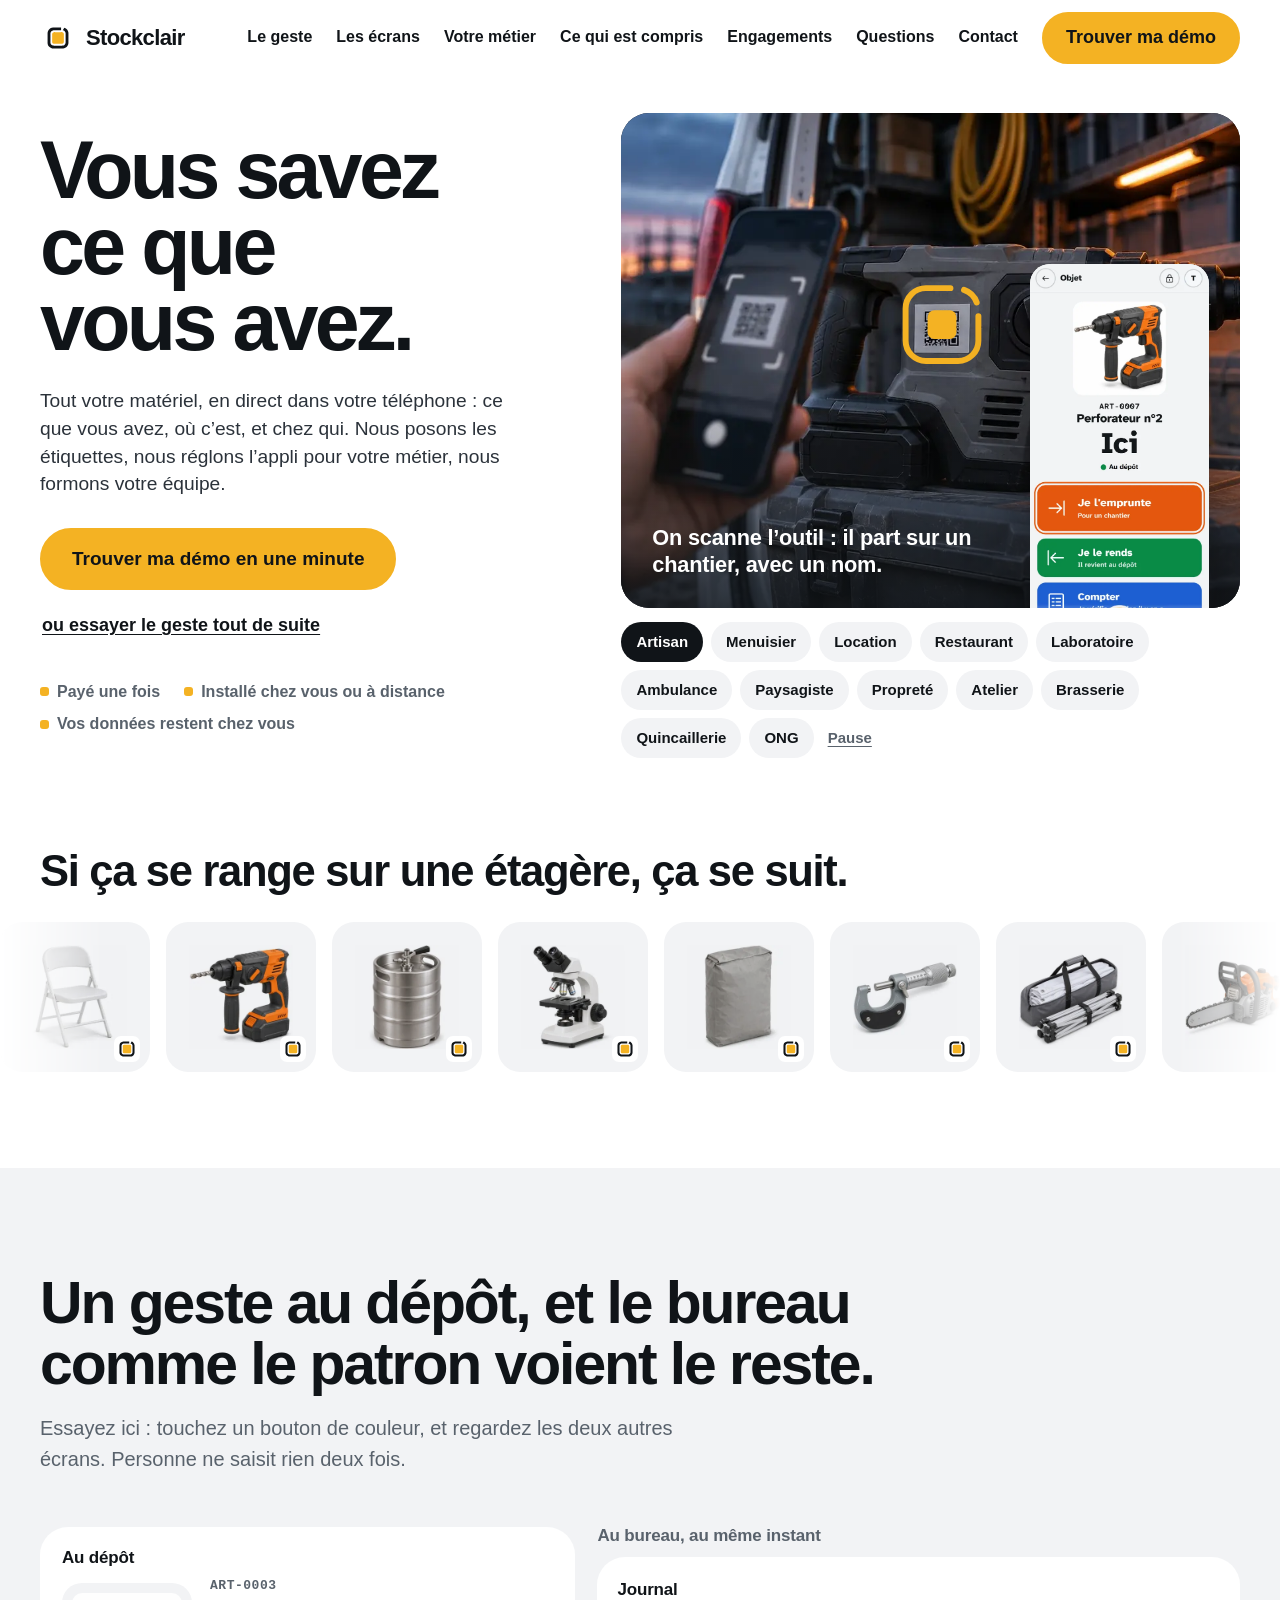
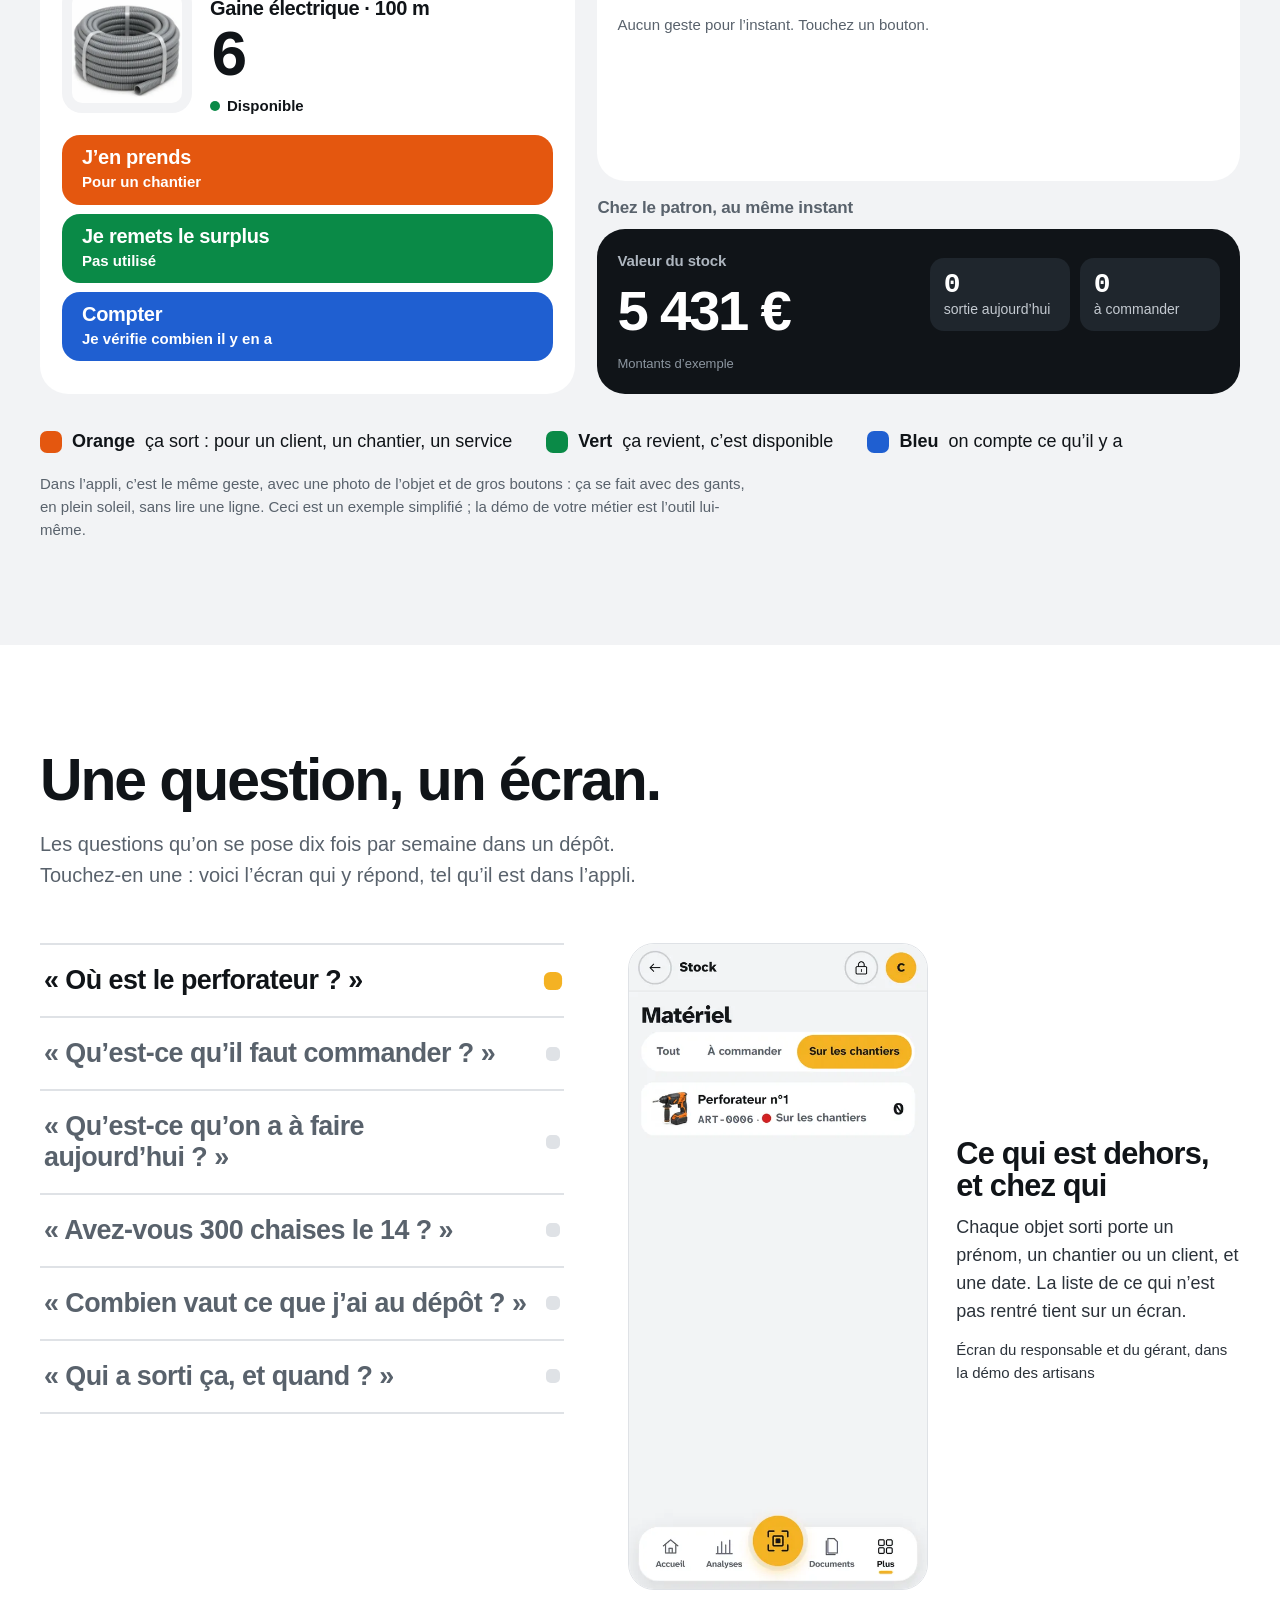
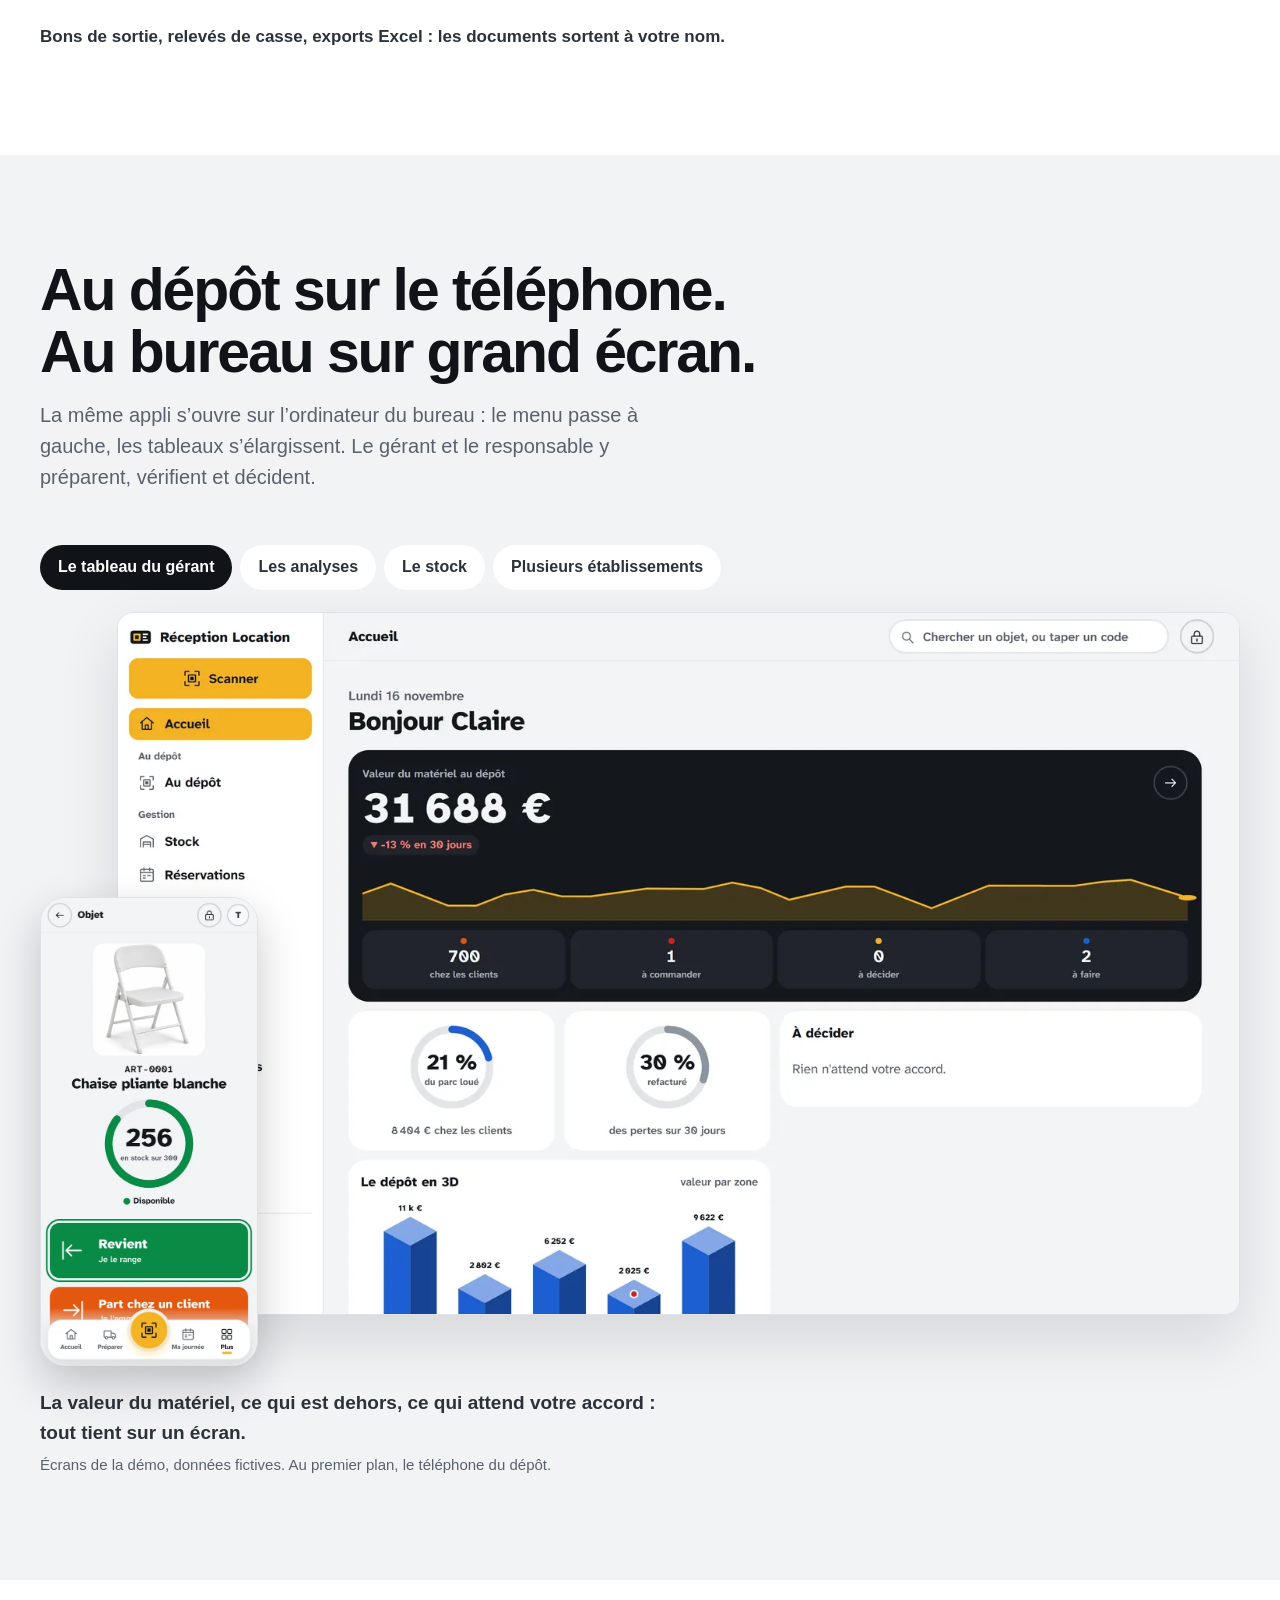
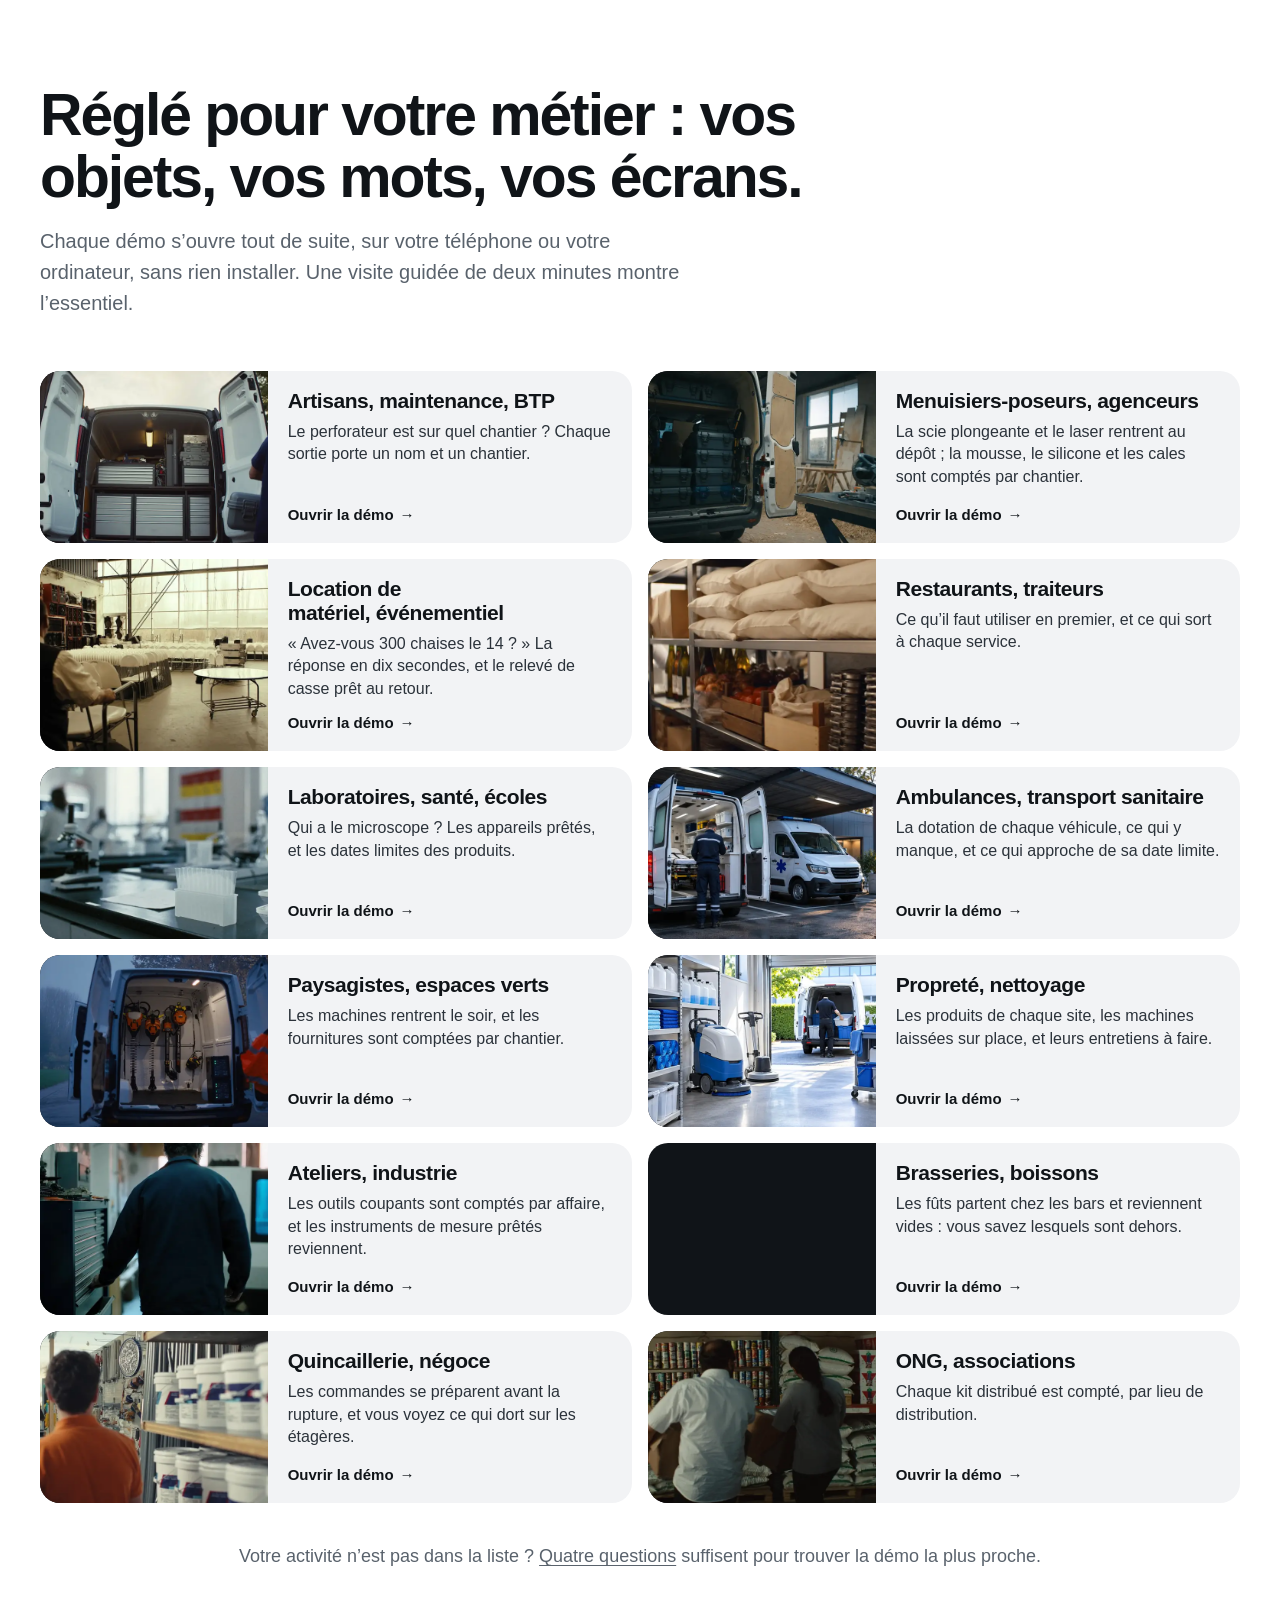
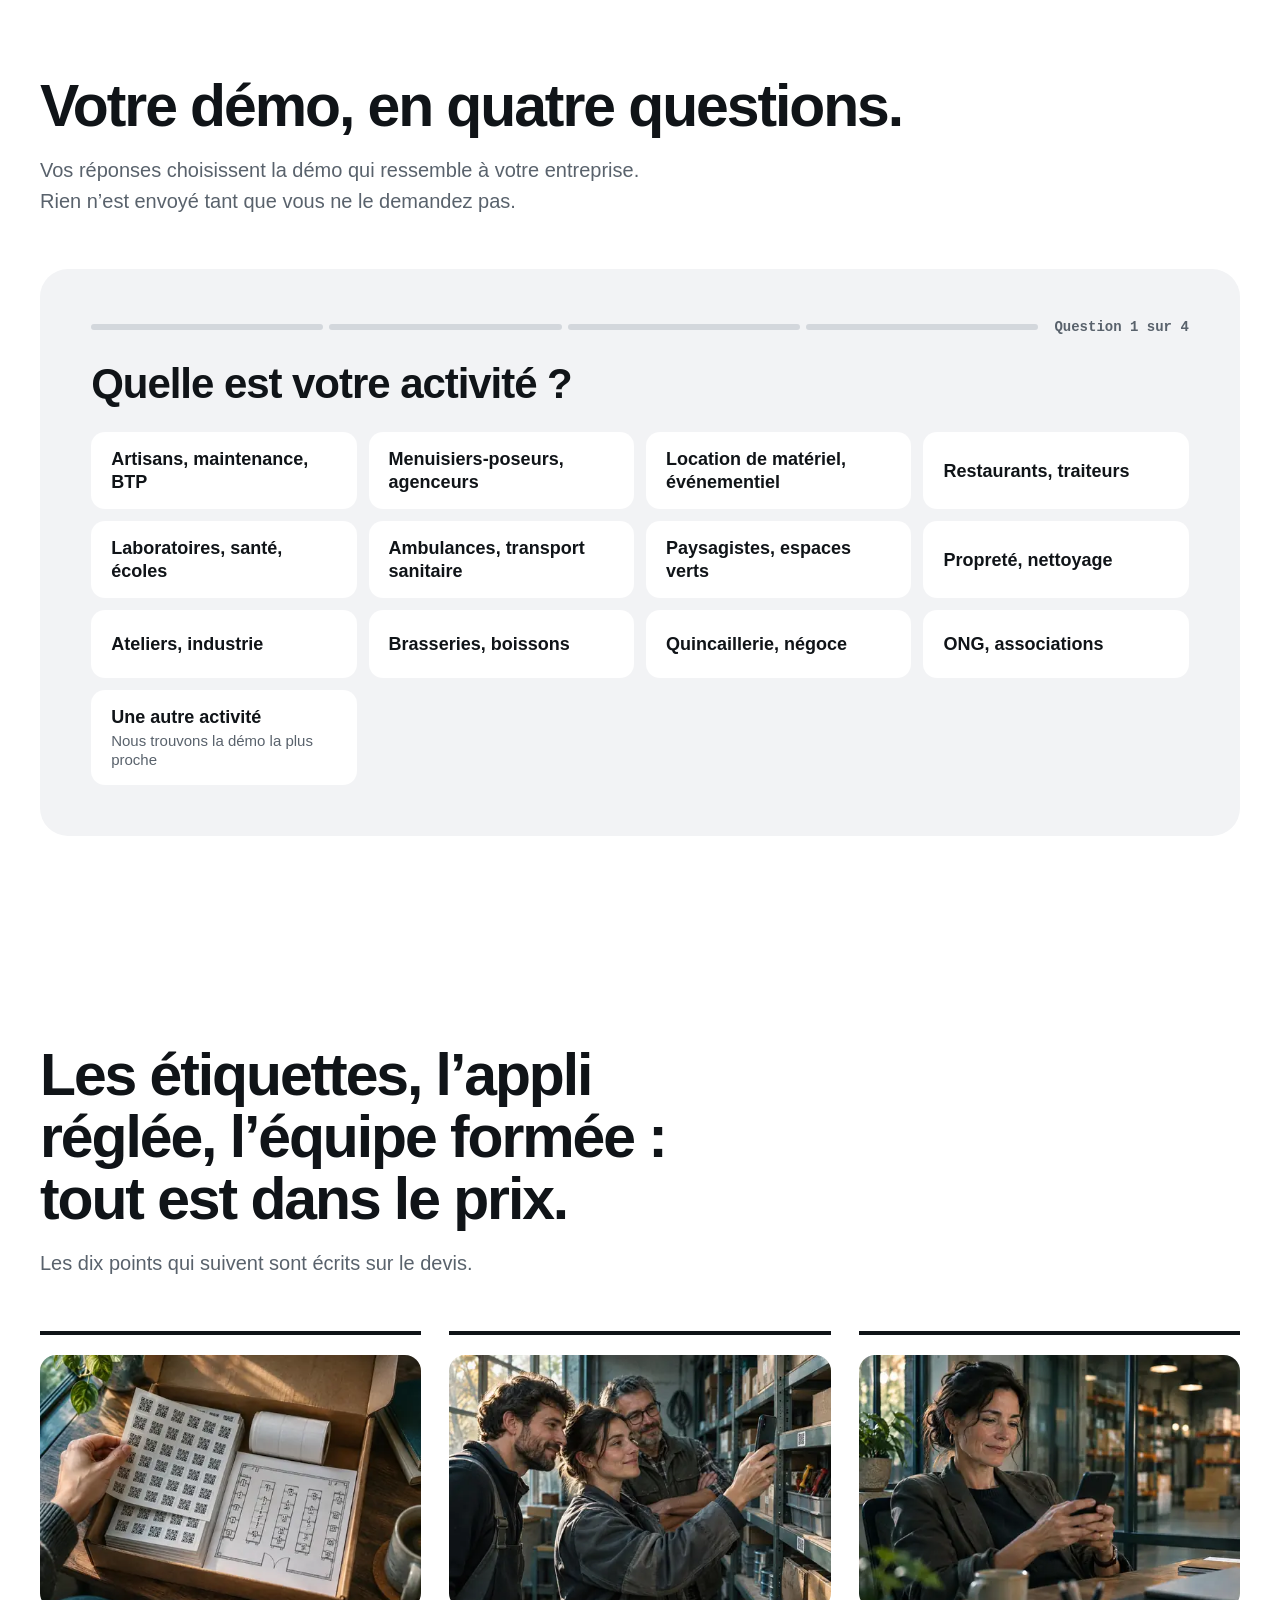
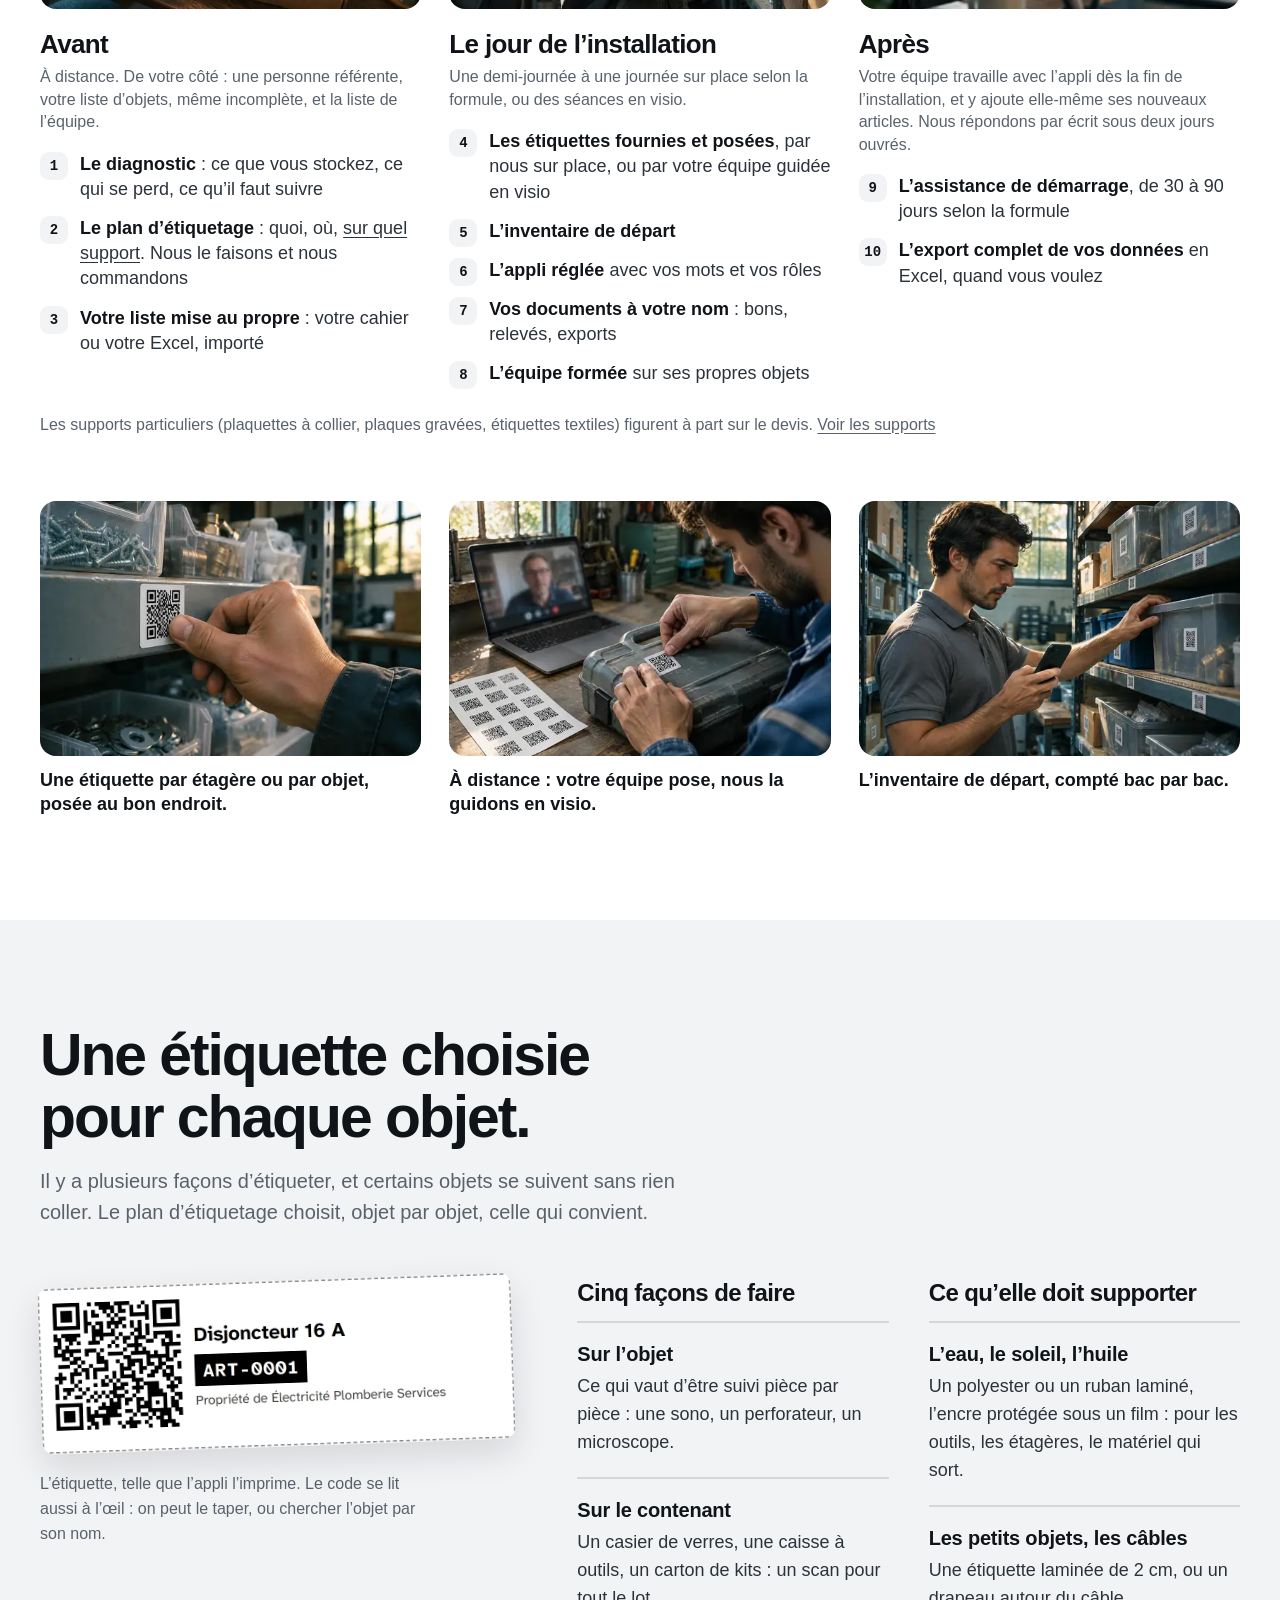
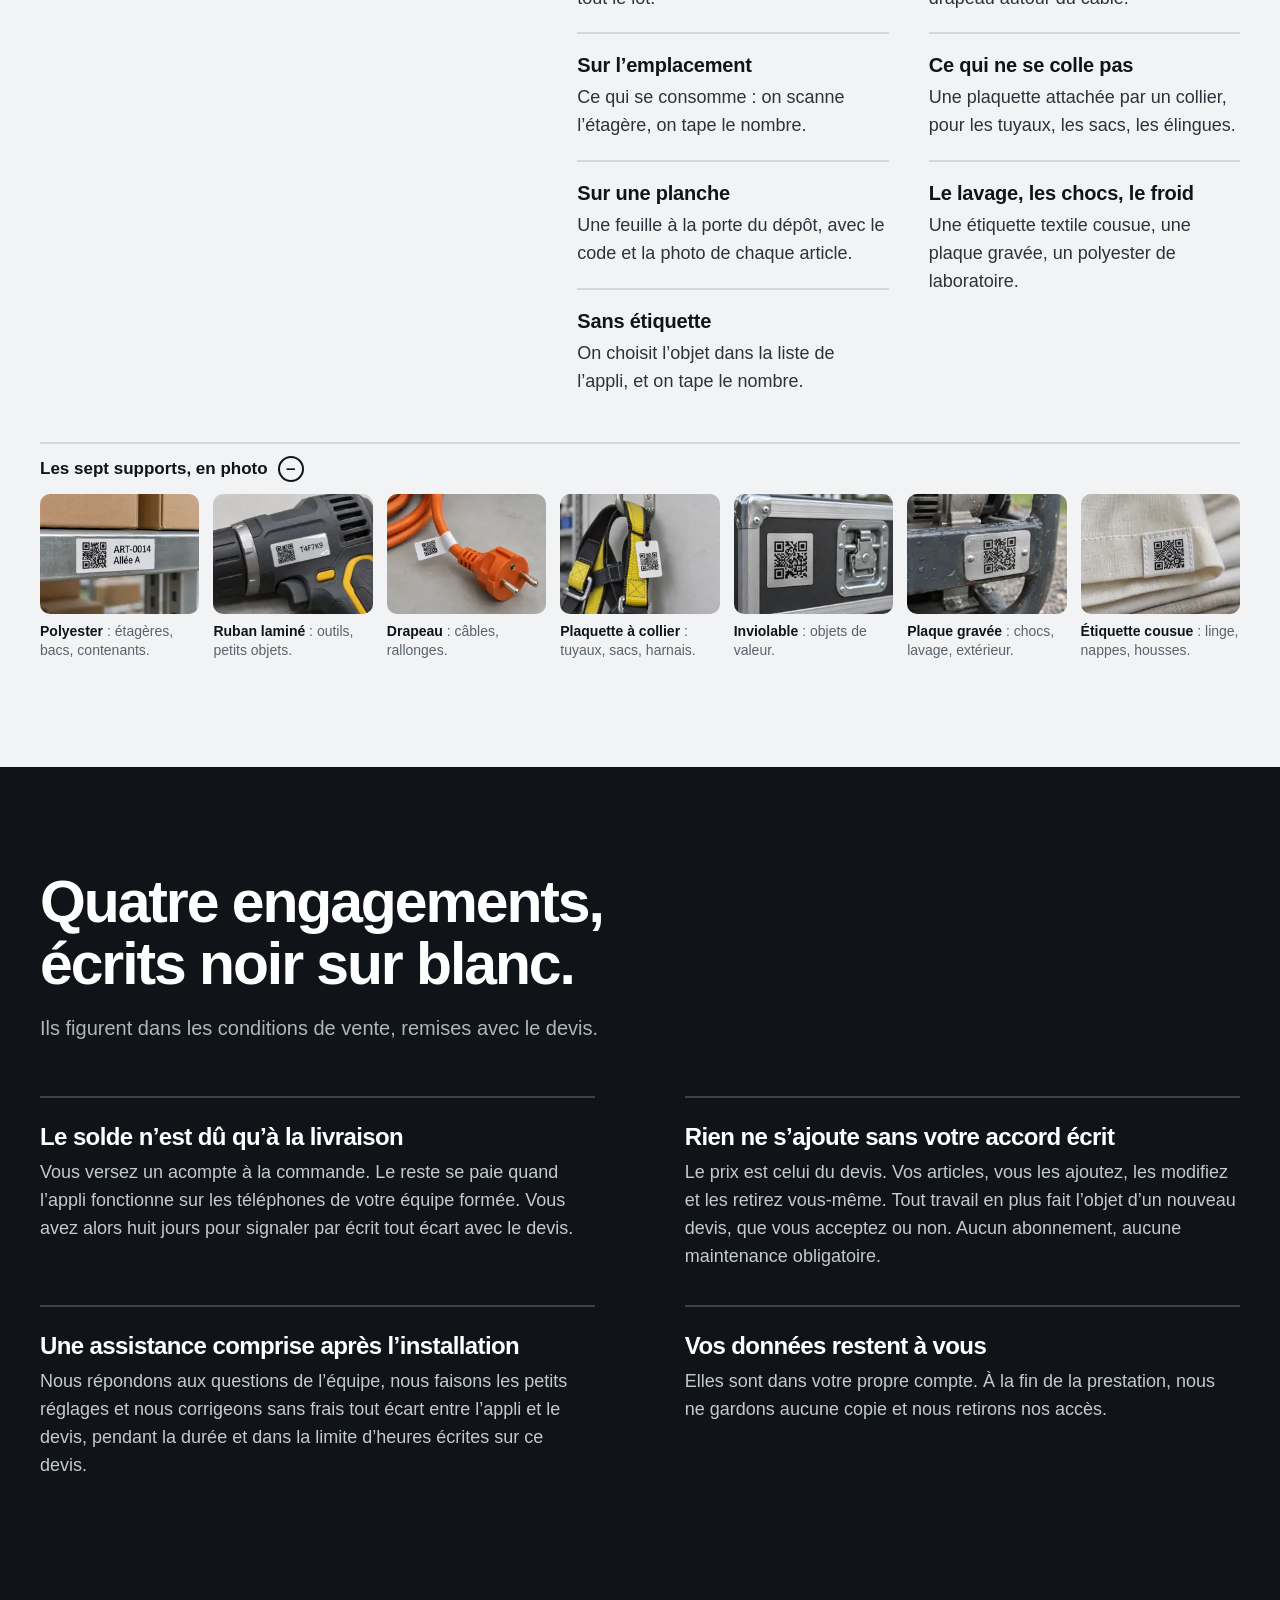
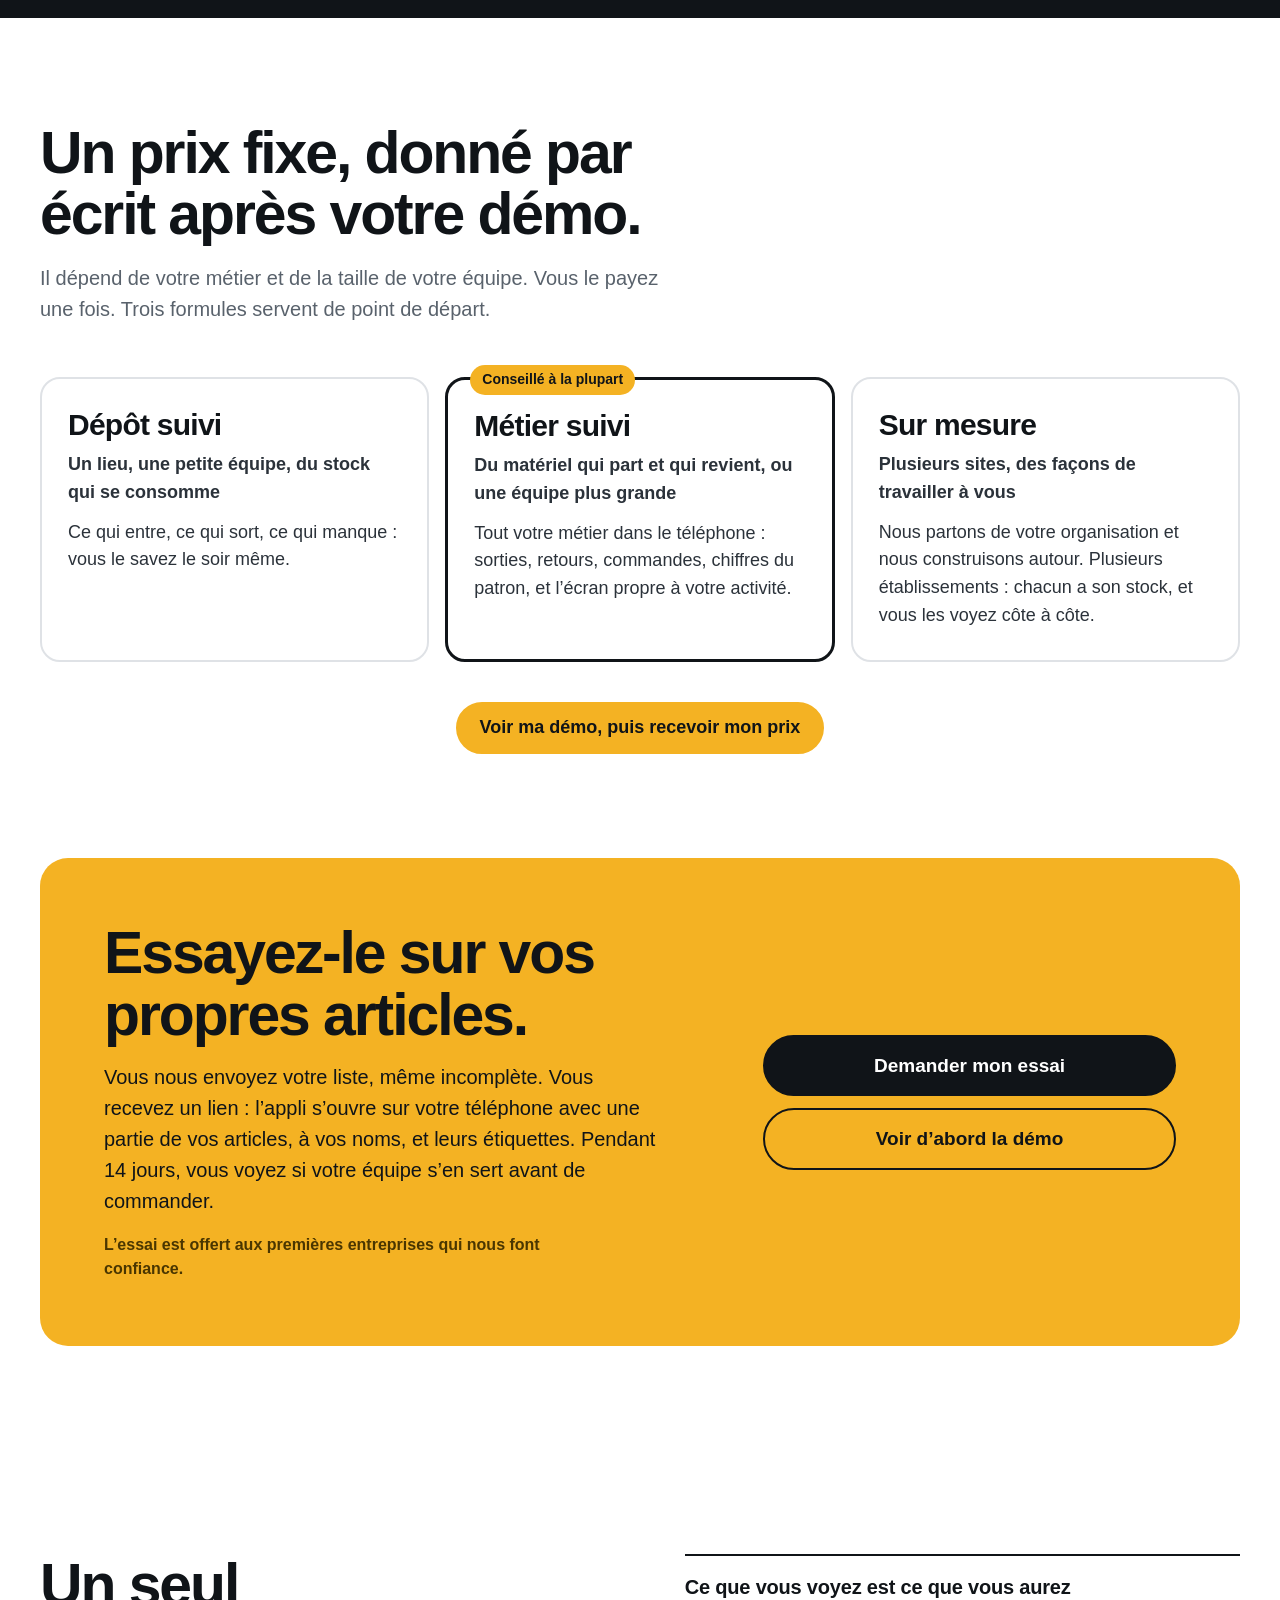
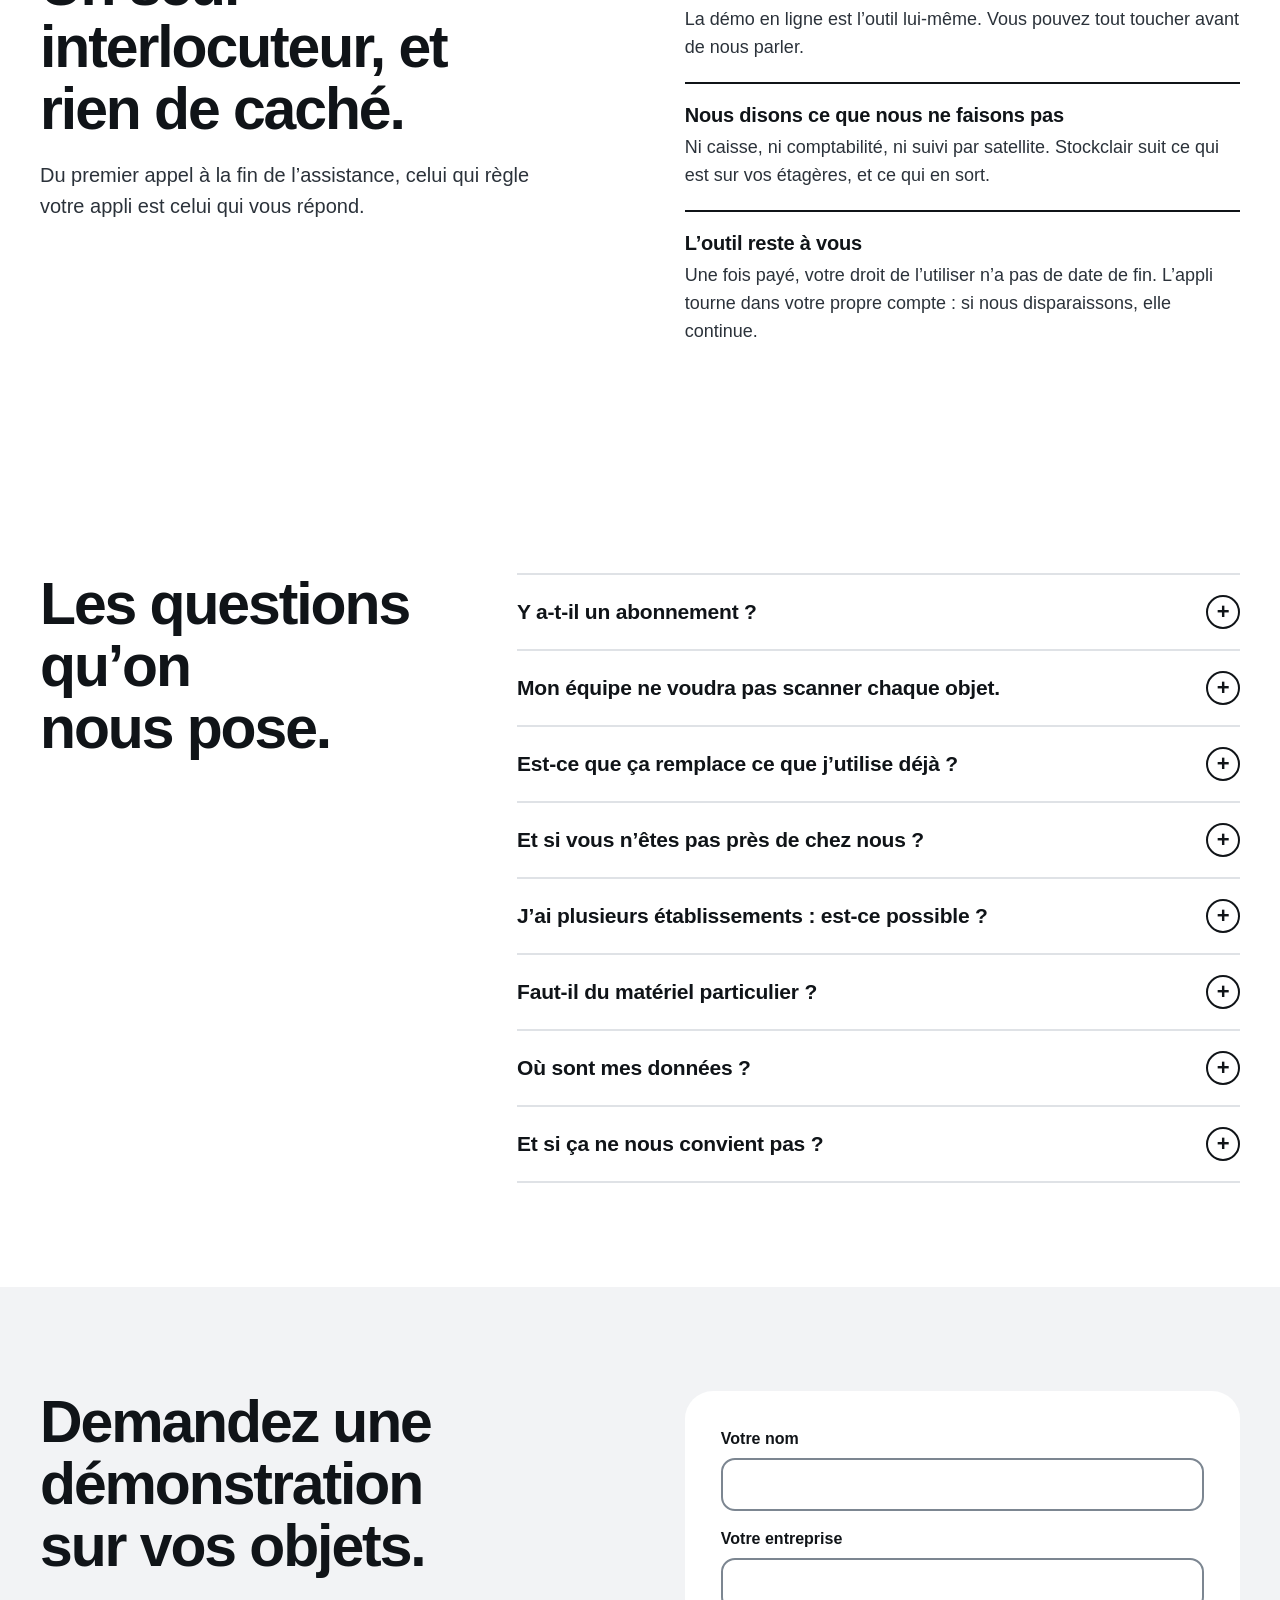
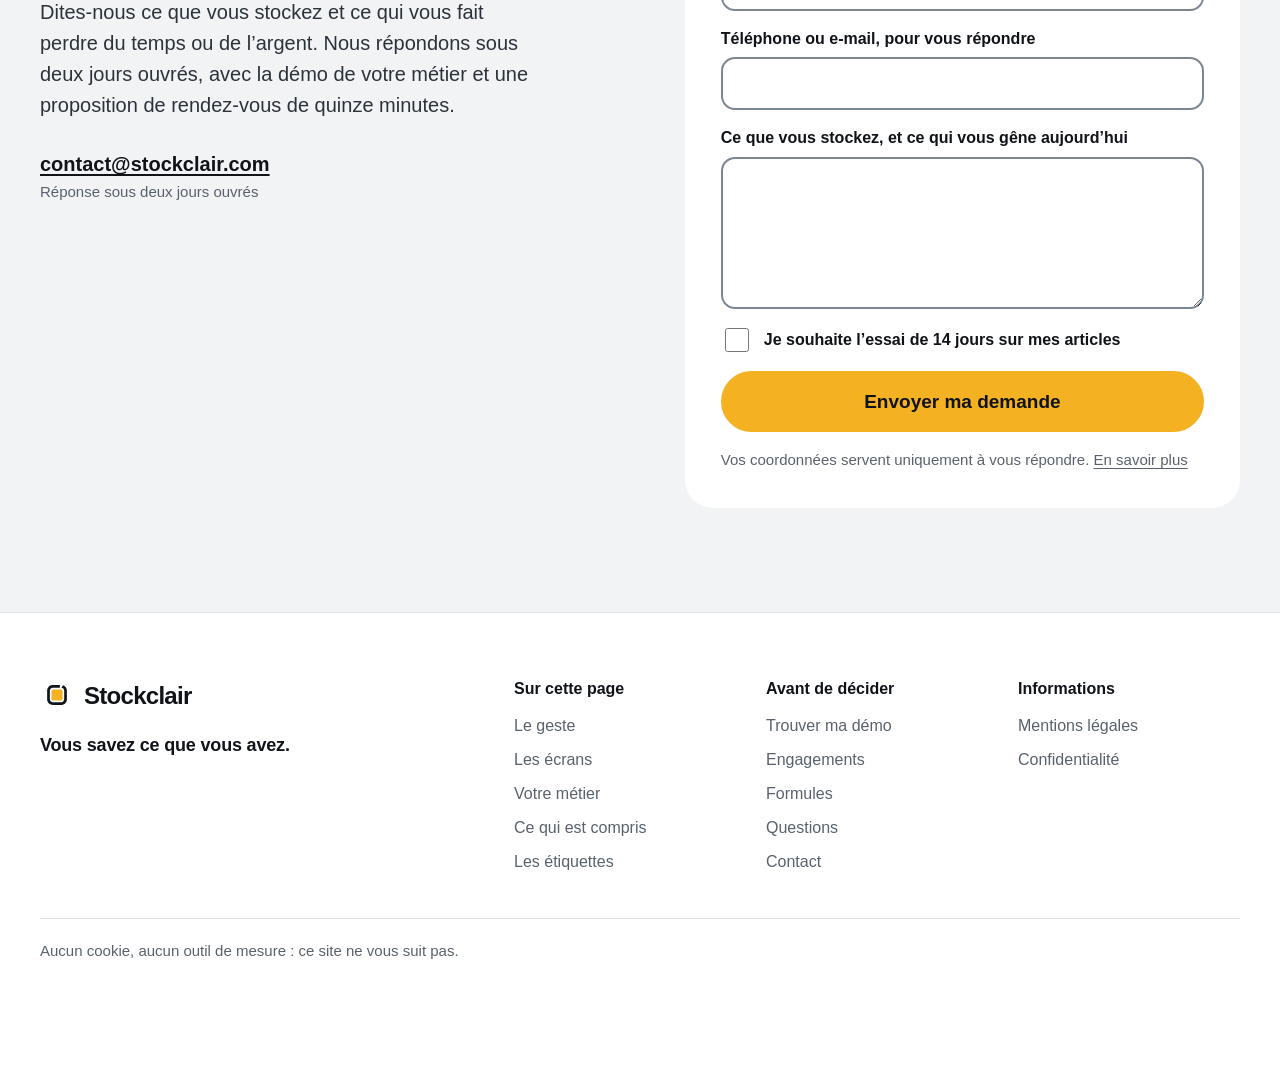
==== commit 13a45d66: "Adresse du site : stockclair.com" ====
--- a/index.html
+++ b/index.html
@@ -6,15 +6,15 @@
 <title>Stockclair · Suivi de stock et de matériel par QR code</title>
 <meta name="description" content="Suivi de stock et de matériel par QR code pour les PME : étiquettes posées, appli réglée pour votre métier, équipe formée. Payé une fois. Démo en ligne.">
 <meta name="theme-color" content="#ffffff">
-<!-- L’adresse https://nexuxstelar.github.io/stockclair-site est remplacée par celle du site au moment de la publication (_generation/publier_site.sh) -->
-<link rel="canonical" href="https://nexuxstelar.github.io/stockclair-site/">
+<!-- L’adresse https://stockclair.com est remplacée par celle du site au moment de la publication (_generation/publier_site.sh) -->
+<link rel="canonical" href="https://stockclair.com/">
 <meta property="og:type" content="website">
 <meta property="og:site_name" content="Stockclair">
 <meta property="og:locale" content="fr_FR">
-<meta property="og:url" content="https://nexuxstelar.github.io/stockclair-site/">
+<meta property="og:url" content="https://stockclair.com/">
 <meta property="og:title" content="Stockclair · Vous savez ce que vous avez">
 <meta property="og:description" content="Tout votre matériel, en direct dans votre téléphone : ce que vous avez, où c’est, et chez qui. Étiquettes posées, appli réglée pour votre métier, équipe formée.">
-<meta property="og:image" content="https://nexuxstelar.github.io/stockclair-site/img/partage.jpg">
+<meta property="og:image" content="https://stockclair.com/img/partage.jpg">
 <meta property="og:image:width" content="1200">
 <meta property="og:image:height" content="630">
 <meta property="og:image:alt" content="Stockclair : vous savez ce que vous avez. Un téléphone lit l’étiquette QR d’un bac, la fiche de l’objet s’ouvre.">
@@ -45,29 +45,29 @@
   "@graph": [
     {
       "@type": "Organization",
-      "@id": "https://nexuxstelar.github.io/stockclair-site/#organisation",
+      "@id": "https://stockclair.com/#organisation",
       "name": "Stockclair",
-      "url": "https://nexuxstelar.github.io/stockclair-site/",
-      "logo": "https://nexuxstelar.github.io/stockclair-site/img/icone-512.png"
+      "url": "https://stockclair.com/",
+      "logo": "https://stockclair.com/img/icone-512.png"
     },
     {
       "@type": "WebSite",
-      "@id": "https://nexuxstelar.github.io/stockclair-site/#site",
-      "url": "https://nexuxstelar.github.io/stockclair-site/",
+      "@id": "https://stockclair.com/#site",
+      "url": "https://stockclair.com/",
       "name": "Stockclair",
       "inLanguage": "fr-FR",
-      "publisher": { "@id": "https://nexuxstelar.github.io/stockclair-site/#organisation" }
+      "publisher": { "@id": "https://stockclair.com/#organisation" }
     },
     {
       "@type": "Service",
-      "@id": "https://nexuxstelar.github.io/stockclair-site/#service",
+      "@id": "https://stockclair.com/#service",
       "name": "Suivi de stock et de matériel par QR code, installé dans l'entreprise",
       "serviceType": "Suivi de stock et de matériel par étiquettes QR",
       "description": "Diagnostic, plan d'étiquetage, étiquettes fournies et posées, inventaire de départ, appli réglée pour le métier, formation de l'équipe et assistance de démarrage.",
-      "provider": { "@id": "https://nexuxstelar.github.io/stockclair-site/#organisation" },
+      "provider": { "@id": "https://stockclair.com/#organisation" },
       "areaServed": { "@type": "Country", "name": "France" },
       "audience": { "@type": "BusinessAudience", "name": "Petites et moyennes entreprises" },
-      "url": "https://nexuxstelar.github.io/stockclair-site/"
+      "url": "https://stockclair.com/"
     }
   ]
 }
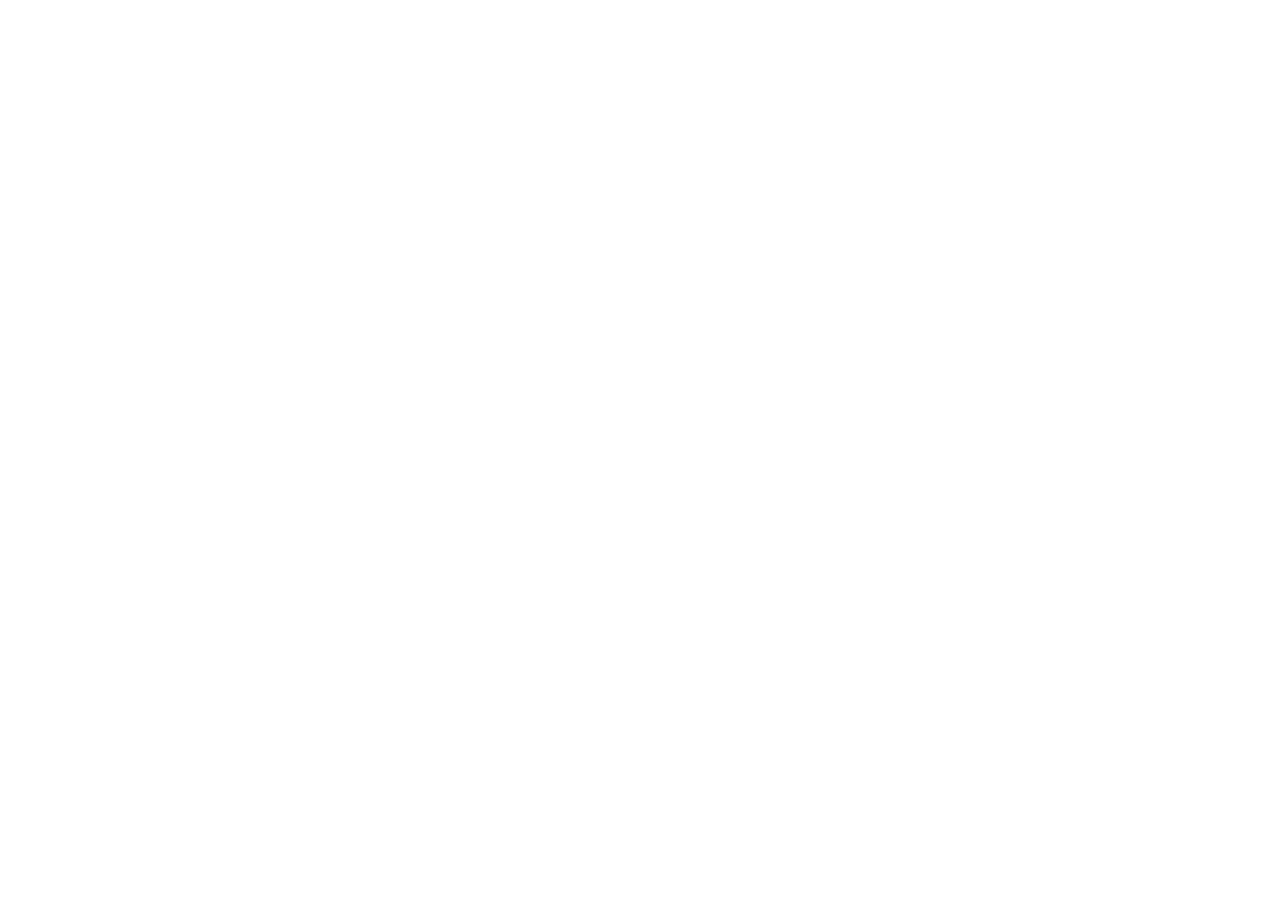
==== commit 5c7b6709: "Renvoi vers stockclair.net" ====
--- a/index.html
+++ b/index.html
@@ -2,504 +2,13 @@
 <html lang="fr">
 <head>
 <meta charset="utf-8">
-<meta name="viewport" content="width=device-width, initial-scale=1">
-<title>Stockclair · Suivi de stock et de matériel par QR code</title>
-<meta name="description" content="Suivi de stock et de matériel par QR code pour les PME : étiquettes posées, appli réglée pour votre métier, équipe formée. Payé une fois. Démo en ligne.">
-<meta name="theme-color" content="#ffffff">
-<!-- L’adresse https://stockclair.com est remplacée par celle du site au moment de la publication (_generation/publier_site.sh) -->
-<link rel="canonical" href="https://stockclair.com/">
-<meta property="og:type" content="website">
-<meta property="og:site_name" content="Stockclair">
-<meta property="og:locale" content="fr_FR">
-<meta property="og:url" content="https://stockclair.com/">
-<meta property="og:title" content="Stockclair · Vous savez ce que vous avez">
-<meta property="og:description" content="Tout votre matériel, en direct dans votre téléphone : ce que vous avez, où c’est, et chez qui. Étiquettes posées, appli réglée pour votre métier, équipe formée.">
-<meta property="og:image" content="https://stockclair.com/img/partage.jpg">
-<meta property="og:image:width" content="1200">
-<meta property="og:image:height" content="630">
-<meta property="og:image:alt" content="Stockclair : vous savez ce que vous avez. Un téléphone lit l’étiquette QR d’un bac, la fiche de l’objet s’ouvre.">
-<meta name="twitter:card" content="summary_large_image">
-<link rel="icon" href="favicon.ico" sizes="48x48">
-<link rel="icon" href="img/symbole.svg" type="image/svg+xml">
-<link rel="apple-touch-icon" href="img/icone-180.png">
-<link rel="preload" href="fonts/AtkinsonHyperlegibleNext-latin-3.woff2" as="font" type="font/woff2" crossorigin>
-<script>
-/* La photo du premier écran est demandée tout de suite, sans attendre site.js. Mêmes fichiers et mêmes tailles que dans site.js (scène d'accueil). */
-(function () {
-  var m = new URLSearchParams(location.search).get("metier");
-  if (!/^(artisan|menuisier|loueur|restaurant|labo|ambulance|paysagiste|proprete|industrie|brasserie|distribution|ong)$/.test(m || "")) m = "artisan";
-  var l = document.createElement("link");
-  l.rel = "preload"; l.as = "image"; l.setAttribute("fetchpriority", "high");
-  l.setAttribute("imagesrcset", "img/photos/" + m + "_scan_p.webp 800w, img/photos/" + m + "_scan.webp 1600w");
-  l.setAttribute("imagesizes", "(max-width: 760px) 178vw, (max-width: 1000px) 112vw, 900px");
-  document.head.appendChild(l);
-})();
-</script>
-<link rel="stylesheet" href="fonts.css">
-<link rel="stylesheet" href="styles.css">
-<script src="config.js" defer></script>
-<script src="site.js" defer></script>
-<script type="application/ld+json">
-{
-  "@context": "https://schema.org",
-  "@graph": [
-    {
-      "@type": "Organization",
-      "@id": "https://stockclair.com/#organisation",
-      "name": "Stockclair",
-      "url": "https://stockclair.com/",
-      "logo": "https://stockclair.com/img/icone-512.png"
-    },
-    {
-      "@type": "WebSite",
-      "@id": "https://stockclair.com/#site",
-      "url": "https://stockclair.com/",
-      "name": "Stockclair",
-      "inLanguage": "fr-FR",
-      "publisher": { "@id": "https://stockclair.com/#organisation" }
-    },
-    {
-      "@type": "Service",
-      "@id": "https://stockclair.com/#service",
-      "name": "Suivi de stock et de matériel par QR code, installé dans l'entreprise",
-      "serviceType": "Suivi de stock et de matériel par étiquettes QR",
-      "description": "Diagnostic, plan d'étiquetage, étiquettes fournies et posées, inventaire de départ, appli réglée pour le métier, formation de l'équipe et assistance de démarrage.",
-      "provider": { "@id": "https://stockclair.com/#organisation" },
-      "areaServed": { "@type": "Country", "name": "France" },
-      "audience": { "@type": "BusinessAudience", "name": "Petites et moyennes entreprises" },
-      "url": "https://stockclair.com/"
-    }
-  ]
-}
-</script>
+<title>Stockclair</title>
+<link rel="canonical" href="https://stockclair.net/">
+<meta name="robots" content="noindex">
+<script>location.replace("https://stockclair.net" + location.pathname + location.search + location.hash);</script>
+<meta http-equiv="refresh" content="0; url=https://stockclair.net/">
 </head>
 <body>
-<a class="saut" href="#contenu">Aller au contenu</a>
-
-<header class="tete" id="tete">
-  <a class="marque" href="#haut" aria-label="Stockclair, accueil"><img src="img/symbole.svg" alt="" width="36" height="36"><span>Stockclair</span></a>
-  <nav class="menu" id="menu" aria-label="Menu principal">
-    <a href="#geste">Le geste</a>
-    <a href="#ecrans">Les écrans</a>
-    <a href="#metiers">Votre métier</a>
-    <a href="#compris">Ce qui est compris</a>
-    <a href="#garanties">Engagements</a>
-    <a href="#questions">Questions</a>
-    <a href="#contact">Contact</a>
-  </nav>
-  <a class="btn plein" href="#demo">Trouver ma démo</a>
-  <button class="bouton-menu" id="boutonMenu" type="button" aria-expanded="false" aria-controls="menu"><span></span>Menu</button>
-</header>
-
-<main id="contenu">
-
-<!-- 1. Accueil -->
-<section class="accueil" id="haut">
-  <div class="accueil-texte">
-    <h1>Vous savez ce que vous avez.</h1>
-    <p class="chapeau">Tout votre matériel, en direct dans votre téléphone : ce que vous avez, où c’est, et chez qui. Nous posons les étiquettes, nous réglons l’appli pour votre métier, nous formons votre équipe.</p>
-    <div class="actions">
-      <a class="btn plein grand" href="#demo">Trouver ma démo en une minute</a>
-      <a class="lien-simple" href="#geste">ou essayer le geste tout de suite</a>
-    </div>
-    <ul class="faits">
-      <li>Payé une fois</li>
-      <li>Installé chez vous ou à distance</li>
-      <li>Vos données restent chez vous</li>
-    </ul>
-  </div>
-
-  <div class="accueil-scene">
-    <div class="scene" id="scene" role="group" aria-label="Exemple : on scanne l’étiquette d’un objet, sa fiche s’ouvre dans le téléphone">
-      <div class="scene-photo" id="scenePhoto"></div>
-      <div class="viseur" id="viseur" aria-hidden="true"><i></i></div>
-      <div class="scene-tel" id="sceneTel" aria-hidden="true"><img id="sceneEcran" src="[data-uri]" alt="" width="540" height="1169"></div>
-      <p class="scene-legende" id="sceneLegende"></p>
-    </div>
-    <div class="scene-choix" id="sceneChoix" role="group" aria-label="Changer de métier"></div>
-  </div>
-</section>
-
-<!-- 1 bis. Ruban d’objets -->
-<section class="ruban-bloc" aria-label="Exemples d’objets suivis">
-  <p>Si ça se range sur une étagère, ça se suit.</p>
-  <div class="ruban"><div class="ruban-file" id="ruban"></div></div>
-</section>
-
-<!-- 2. Le geste, à essayer -->
-<section class="bande" id="geste">
-  <div class="bloc">
-    <div class="titre-bloc">
-      <h2>Un geste au dépôt, et le bureau comme le patron voient le reste.</h2>
-      <p>Essayez ici : touchez un bouton de couleur, et regardez les deux autres écrans. Personne ne saisit rien deux fois.</p>
-    </div>
-
-    <div class="essai-geste" id="essaiGeste">
-      <article class="eg-depot" aria-label="Au dépôt">
-        <h3 class="eg-qui">Au dépôt</h3>
-        <div class="eg-fiche">
-          <img src="img/objets/gaine.webp" alt="" width="130" height="130" loading="lazy" decoding="async">
-          <div>
-            <p class="eg-code">ART-0003</p>
-            <p class="eg-nom">Gaine électrique · 100 m</p>
-            <p class="eg-nombre" id="egNombre">6</p>
-            <p class="eg-etat" id="egEtat"><i></i><span>Disponible</span></p>
-          </div>
-        </div>
-        <div class="eg-boutons" id="egBoutons">
-          <button type="button" class="eg-b sort" data-geste="prendre"><b>J’en prends</b><small>Pour un chantier</small></button>
-          <button type="button" class="eg-b revient" data-geste="remettre"><b>Je remets le surplus</b><small>Pas utilisé</small></button>
-          <button type="button" class="eg-b compte" data-geste="compter"><b>Compter</b><small>Je vérifie combien il y en a</small></button>
-        </div>
-        <div class="eg-compter" id="egCompter" hidden>
-          <p>Combien y en a-t-il sur l’étagère ?</p>
-          <div class="eg-pas"><button type="button" data-pas="-1" aria-label="Un de moins">−</button><output id="egCompte">6</output><button type="button" data-pas="1" aria-label="Un de plus">+</button></div>
-          <div class="eg-pas-actions"><button type="button" class="btn" data-geste="fermer">Fermer</button><button type="button" class="btn plein" data-geste="valider">Valider</button></div>
-        </div>
-        <p class="eg-annuler" id="egAnnuler" hidden><span id="egFait"></span><button type="button" data-geste="annuler">Annuler</button><i></i></p>
-      </article>
-
-      <article class="eg-bureau" aria-label="Au bureau">
-        <h3 class="eg-qui">Au bureau, au même instant</h3>
-        <div class="eg-carte" aria-live="polite">
-          <p class="eg-titre">Journal</p>
-          <ul class="eg-journal" id="egJournal"><li class="eg-vide">Aucun geste pour l’instant. Touchez un bouton.</li></ul>
-          <div class="eg-commande" id="egCommande" hidden>
-            <p class="eg-titre"><i></i>Commande préparée</p>
-            <p id="egCommandeTexte"></p>
-          </div>
-        </div>
-      </article>
-
-      <article class="eg-patron" aria-label="Chez le patron">
-        <h3 class="eg-qui">Chez le patron, au même instant</h3>
-        <div class="eg-carte sombre" aria-live="polite">
-          <p class="eg-titre">Valeur du stock</p>
-          <p class="eg-valeur" id="egValeur">5 431 €</p>
-          <div class="eg-voyants">
-            <p><b id="egSorties">0</b>sortie aujourd’hui</p>
-            <p id="egVoyantCmd"><b id="egACommander">0</b>à commander</p>
-          </div>
-          <p class="eg-note">Montants d’exemple</p>
-        </div>
-      </article>
-    </div>
-
-    <ul class="couleurs">
-      <li><span class="pastille sort"></span><b>Orange</b> ça sort : pour un client, un chantier, un service</li>
-      <li><span class="pastille revient"></span><b>Vert</b> ça revient, c’est disponible</li>
-      <li><span class="pastille compte"></span><b>Bleu</b> on compte ce qu’il y a</li>
-    </ul>
-    <p class="note">Dans l’appli, c’est le même geste, avec une photo de l’objet et de gros boutons : ça se fait avec des gants, en plein soleil, sans lire une ligne. Ceci est un exemple simplifié ; la démo de votre métier est l’outil lui-même.</p>
-  </div>
-</section>
-
-<!-- 3. Une question, un écran -->
-<section class="bloc" id="ecrans">
-  <div class="titre-bloc">
-    <h2>Une question, un écran.</h2>
-    <p>Les questions qu’on se pose dix fois par semaine dans un dépôt. Touchez-en une : voici l’écran qui y répond, tel qu’il est dans l’appli.</p>
-  </div>
-  <div class="reponses" id="reponses">
-    <div class="reponses-liste" id="reponsesListe" role="group" aria-label="Questions"></div>
-    <div class="reponses-vue">
-      <figure class="capture"><img id="reponseImage" src="[data-uri]" alt="" width="540" height="1169" loading="lazy" decoding="async"></figure>
-      <div class="reponses-texte" aria-live="polite">
-        <h3 id="reponseTitre"></h3>
-        <p id="reponseTexte"></p>
-        <p class="note" id="reponseQui"></p>
-      </div>
-    </div>
-  </div>
-  <p class="note apres">Bons de sortie, relevés de casse, exports Excel : les documents sortent à votre nom.</p>
-</section>
-
-<!-- 3 bis. Le bureau : la même appli sur ordinateur -->
-<section class="bande" id="bureau">
-  <div class="bloc">
-    <div class="titre-bloc">
-      <h2>Au dépôt sur le téléphone. Au bureau sur grand écran.</h2>
-      <p>La même appli s’ouvre sur l’ordinateur du bureau : le menu passe à gauche, les tableaux s’élargissent. Le gérant et le responsable y préparent, vérifient et décident.</p>
-    </div>
-    <div class="bureau">
-      <div class="bureau-choix" id="bureauChoix" role="group" aria-label="Écrans sur ordinateur"></div>
-      <div class="bureau-vue">
-        <figure class="ecran-ordi"><img id="bureauImage" src="[data-uri]" alt="" width="1440" height="900" loading="lazy" decoding="async"></figure>
-        <figure class="capture bureau-tel"><img id="bureauTel" src="[data-uri]" alt="Sur le téléphone du dépôt : la fiche d’un objet et ses gestes" width="540" height="1169" loading="lazy" decoding="async"></figure>
-      </div>
-      <p class="bureau-legende" id="bureauLegende" aria-live="polite"></p>
-      <p class="note">Écrans de la démo, données fictives.<span id="bureauNote"> Au premier plan, le téléphone du dépôt.</span></p>
-    </div>
-  </div>
-</section>
-
-<!-- 4. Métiers -->
-<section class="bloc" id="metiers">
-  <div class="titre-bloc">
-    <h2>Réglé pour votre métier : vos objets, vos mots, vos écrans.</h2>
-    <p>Chaque démo s’ouvre tout de suite, sur votre téléphone ou votre ordinateur, sans rien installer. Une visite guidée de deux minutes montre l’essentiel.</p>
-  </div>
-  <div class="metiers" id="grilleMetiers"></div>
-  <p class="centre">Votre activité n’est pas dans la liste ? <a href="#demo">Quatre questions</a> suffisent pour trouver la démo la plus proche.</p>
-</section>
-
-<!-- 5. Questionnaire -->
-<section class="bloc demo" id="demo">
-  <div class="titre-bloc">
-    <h2>Votre démo, en quatre questions.</h2>
-    <p>Vos réponses choisissent la démo qui ressemble à votre entreprise. Rien n’est envoyé tant que vous ne le demandez pas.</p>
-  </div>
-  <div class="quiz" id="quiz" aria-live="polite"></div>
-</section>
-
-<!-- 6. Ce qui est compris -->
-<section class="bloc" id="compris">
-  <div class="titre-bloc">
-    <h2>Les étiquettes, l’appli réglée, l’équipe formée : tout est dans le prix.</h2>
-    <p>Les dix points qui suivent sont écrits sur le devis.</p>
-  </div>
-  <div class="etapes">
-    <article>
-      <img src="img/photos/install_colis.webp" srcset="img/photos/install_colis_p.webp 540w, img/photos/install_colis.webp 1080w" sizes="(max-width: 1000px) calc(100vw - 40px), 380px" alt="Un colis ouvert : des planches d’étiquettes QR et un plan de pose" width="1080" height="720" loading="lazy" decoding="async">
-      <h3>Avant</h3>
-      <p class="quand">À distance. De votre côté : une personne référente, votre liste d’objets, même incomplète, et la liste de l’équipe.</p>
-      <ol>
-        <li><b>Le diagnostic</b> : ce que vous stockez, ce qui se perd, ce qu’il faut suivre</li>
-        <li><b>Le plan d’étiquetage</b> : quoi, où, <a href="#supports">sur quel support</a>. Nous le faisons et nous commandons</li>
-        <li><b>Votre liste mise au propre</b> : votre cahier ou votre Excel, importé</li>
-      </ol>
-    </article>
-    <article>
-      <img src="img/photos/install_formation.webp" srcset="img/photos/install_formation_p.webp 540w, img/photos/install_formation.webp 1080w" sizes="(max-width: 1000px) calc(100vw - 40px), 380px" alt="Trois personnes d’une équipe regardent un téléphone devant une étagère étiquetée" width="1080" height="720" loading="lazy" decoding="async">
-      <h3>Le jour de l’installation</h3>
-      <p class="quand">Une demi-journée à une journée sur place selon la formule, ou des séances en visio.</p>
-      <ol start="4">
-        <li><b>Les étiquettes fournies et posées</b>, par nous sur place, ou par votre équipe guidée en visio</li>
-        <li><b>L’inventaire de départ</b></li>
-        <li><b>L’appli réglée</b> avec vos mots et vos rôles</li>
-        <li><b>Vos documents à votre nom</b> : bons, relevés, exports</li>
-        <li><b>L’équipe formée</b> sur ses propres objets</li>
-      </ol>
-    </article>
-    <article>
-      <img src="img/photos/install_patronne.webp" srcset="img/photos/install_patronne_p.webp 540w, img/photos/install_patronne.webp 1080w" sizes="(max-width: 1000px) calc(100vw - 40px), 380px" alt="Une dirigeante consulte son téléphone dans son bureau, le dépôt derrière elle" width="1080" height="720" loading="lazy" decoding="async">
-      <h3>Après</h3>
-      <p class="quand">Votre équipe travaille avec l’appli dès la fin de l’installation, et y ajoute elle-même ses nouveaux articles. Nous répondons par écrit sous deux jours ouvrés.</p>
-      <ol start="9">
-        <li><b>L’assistance de démarrage</b>, de 30 à 90 jours selon la formule</li>
-        <li><b>L’export complet de vos données</b> en Excel, quand vous voulez</li>
-      </ol>
-    </article>
-  </div>
-  <p class="note sous-etapes">Les supports particuliers (plaquettes à collier, plaques gravées, étiquettes textiles) figurent à part sur le devis. <a href="#supports">Voir les supports</a></p>
-  <div class="images" role="group" aria-label="L’installation en images">
-    <figure><img src="img/photos/install_pose.webp" srcset="img/photos/install_pose_p.webp 540w, img/photos/install_pose.webp 1080w" sizes="(max-width: 1000px) calc(100vw - 40px), 380px" alt="Une main colle une étiquette QR sur le bord d’une étagère" width="1080" height="720" loading="lazy" decoding="async"><figcaption>Une étiquette par étagère ou par objet, posée au bon endroit.</figcaption></figure>
-    <figure><img src="img/photos/install_visio.webp" srcset="img/photos/install_visio_p.webp 540w, img/photos/install_visio.webp 1080w" sizes="(max-width: 1000px) calc(100vw - 40px), 380px" alt="Un technicien colle une étiquette sur une caisse à outils, guidé en visio sur un ordinateur" width="1080" height="720" loading="lazy" decoding="async"><figcaption>À distance : votre équipe pose, nous la guidons en visio.</figcaption></figure>
-    <figure><img src="img/photos/install_inventaire.webp" srcset="img/photos/install_inventaire_p.webp 540w, img/photos/install_inventaire.webp 1080w" sizes="(max-width: 1000px) calc(100vw - 40px), 380px" alt="Un homme compte des bacs étiquetés, téléphone en main" width="1080" height="720" loading="lazy" decoding="async"><figcaption>L’inventaire de départ, compté bac par bac.</figcaption></figure>
-  </div>
-</section>
-
-<!-- 6 bis. Les étiquettes -->
-<section class="bande" id="etiquettes">
-  <div class="bloc">
-    <div class="titre-bloc">
-      <h2>Une étiquette choisie pour chaque objet.</h2>
-      <p>Il y a plusieurs façons d’étiqueter, et certains objets se suivent sans rien coller. Le plan d’étiquetage choisit, objet par objet, celle qui convient.</p>
-    </div>
-    <div class="etiq-grille">
-      <figure class="etiq-modele">
-        <img src="img/ecrans/etiquette.webp" alt="Une étiquette : un QR code, le nom « Disjoncteur 16 A », le code ART-0001 et le nom de l’entreprise" width="1074" height="378" loading="lazy" decoding="async">
-        <figcaption>L’étiquette, telle que l’appli l’imprime. Le code se lit aussi à l’œil : on peut le taper, ou chercher l’objet par son nom.</figcaption>
-      </figure>
-      <div class="etiq-listes">
-        <div>
-          <h3>Cinq façons de faire</h3>
-          <ul class="filets">
-            <li><b>Sur l’objet</b>Ce qui vaut d’être suivi pièce par pièce : une sono, un perforateur, un microscope.</li>
-            <li><b>Sur le contenant</b>Un casier de verres, une caisse à outils, un carton de kits : un scan pour tout le lot.</li>
-            <li><b>Sur l’emplacement</b>Ce qui se consomme : on scanne l’étagère, on tape le nombre.</li>
-            <li><b>Sur une planche</b>Une feuille à la porte du dépôt, avec le code et la photo de chaque article.</li>
-            <li><b>Sans étiquette</b>On choisit l’objet dans la liste de l’appli, et on tape le nombre.</li>
-          </ul>
-        </div>
-        <div>
-          <h3>Ce qu’elle doit supporter</h3>
-          <ul class="filets">
-            <li><b>L’eau, le soleil, l’huile</b>Un polyester ou un ruban laminé, l’encre protégée sous un film : pour les outils, les étagères, le matériel qui sort.</li>
-            <li><b>Les petits objets, les câbles</b>Une étiquette laminée de 2 cm, ou un drapeau autour du câble.</li>
-            <li><b>Ce qui ne se colle pas</b>Une plaquette attachée par un collier, pour les tuyaux, les sacs, les élingues.</li>
-            <li><b>Le lavage, les chocs, le froid</b>Une étiquette textile cousue, une plaque gravée, un polyester de laboratoire.</li>
-          </ul>
-        </div>
-      </div>
-    </div>
-    <details class="supports" id="supports">
-      <summary>Les sept supports, en photo</summary>
-      <div class="supports-rang">
-        <figure><img src="img/etiquettes/polyester_etagere.webp" srcset="img/etiquettes/polyester_etagere_p.webp 240w, img/etiquettes/polyester_etagere.webp 480w" sizes="(max-width: 760px) 44vw, 158px" alt="Une étiquette en polyester collée sur le bord d’une étagère métallique" width="480" height="362" loading="lazy" decoding="async"><figcaption><b>Polyester</b> : étagères, bacs, contenants.</figcaption></figure>
-        <figure><img src="img/etiquettes/ruban_lamine.webp" srcset="img/etiquettes/ruban_lamine_p.webp 240w, img/etiquettes/ruban_lamine.webp 480w" sizes="(max-width: 760px) 44vw, 158px" alt="Une petite étiquette laminée collée sur le corps d’une perceuse" width="480" height="362" loading="lazy" decoding="async"><figcaption><b>Ruban laminé</b> : outils, petits objets.</figcaption></figure>
-        <figure><img src="img/etiquettes/drapeau_cable.webp" srcset="img/etiquettes/drapeau_cable_p.webp 240w, img/etiquettes/drapeau_cable.webp 480w" sizes="(max-width: 760px) 44vw, 158px" alt="Une étiquette en drapeau enroulée autour d’un câble orange" width="480" height="362" loading="lazy" decoding="async"><figcaption><b>Drapeau</b> : câbles, rallonges.</figcaption></figure>
-        <figure><img src="img/etiquettes/plaquette_collier.webp" srcset="img/etiquettes/plaquette_collier_p.webp 240w, img/etiquettes/plaquette_collier.webp 480w" sizes="(max-width: 760px) 44vw, 158px" alt="Une plaquette avec un QR code, attachée par un collier à un harnais" width="480" height="362" loading="lazy" decoding="async"><figcaption><b>Plaquette à collier</b> : tuyaux, sacs, harnais.</figcaption></figure>
-        <figure><img src="img/etiquettes/inviolable.webp" srcset="img/etiquettes/inviolable_p.webp 240w, img/etiquettes/inviolable.webp 480w" sizes="(max-width: 760px) 44vw, 158px" alt="Une étiquette argentée posée à plat sur une caisse de transport" width="480" height="362" loading="lazy" decoding="async"><figcaption><b>Inviolable</b> : objets de valeur.</figcaption></figure>
-        <figure><img src="img/etiquettes/plaque_gravee.webp" srcset="img/etiquettes/plaque_gravee_p.webp 240w, img/etiquettes/plaque_gravee.webp 480w" sizes="(max-width: 760px) 44vw, 158px" alt="Une plaque d’aluminium gravée d’un QR code, rivetée sur un châssis mouillé" width="480" height="362" loading="lazy" decoding="async"><figcaption><b>Plaque gravée</b> : chocs, lavage, extérieur.</figcaption></figure>
-        <figure><img src="img/etiquettes/textile.webp" srcset="img/etiquettes/textile_p.webp 240w, img/etiquettes/textile.webp 480w" sizes="(max-width: 760px) 44vw, 158px" alt="Une étiquette en tissu cousue dans l’ourlet d’une nappe" width="480" height="362" loading="lazy" decoding="async"><figcaption><b>Étiquette cousue</b> : linge, nappes, housses.</figcaption></figure>
-      </div>
-    </details>
-  </div>
-</section>
-
-<!-- 7. Engagements -->
-<section class="sombre" id="garanties">
-  <div class="bloc">
-    <div class="titre-bloc">
-      <h2>Quatre engagements, écrits noir sur blanc.</h2>
-      <p>Ils figurent dans les conditions de vente, remises avec le devis.</p>
-    </div>
-    <div class="garanties">
-      <article><h3>Le solde n’est dû qu’à la livraison</h3><p>Vous versez un acompte à la commande. Le reste se paie quand l’appli fonctionne sur les téléphones de votre équipe formée. Vous avez alors huit jours pour signaler par écrit tout écart avec le devis.</p></article>
-      <article><h3>Rien ne s’ajoute sans votre accord écrit</h3><p>Le prix est celui du devis. Vos articles, vous les ajoutez, les modifiez et les retirez vous-même. Tout travail en plus fait l’objet d’un nouveau devis, que vous acceptez ou non. Aucun abonnement, aucune maintenance obligatoire.</p></article>
-      <article><h3>Une assistance comprise après l’installation</h3><p>Nous répondons aux questions de l’équipe, nous faisons les petits réglages et nous corrigeons sans frais tout écart entre l’appli et le devis, pendant la durée et dans la limite d’heures écrites sur ce devis.</p></article>
-      <article><h3>Vos données restent à vous</h3><p>Elles sont dans votre propre compte. À la fin de la prestation, nous ne gardons aucune copie et nous retirons nos accès.</p></article>
-    </div>
-  </div>
-</section>
-
-<!-- 8. Formules -->
-<section class="bloc" id="formules">
-  <div class="titre-bloc">
-    <h2>Un prix fixe, donné par écrit après votre démo.</h2>
-    <p>Il dépend de votre métier et de la taille de votre équipe. Vous le payez une fois. Trois formules servent de point de départ.</p>
-  </div>
-  <div class="formules">
-    <article>
-      <h3>Dépôt suivi</h3>
-      <p class="pour">Un lieu, une petite équipe, du stock qui se consomme</p>
-      <p>Ce qui entre, ce qui sort, ce qui manque : vous le savez le soir même.</p>
-    </article>
-    <article class="mise">
-      <p class="etiq">Conseillé à la plupart</p>
-      <h3>Métier suivi</h3>
-      <p class="pour">Du matériel qui part et qui revient, ou une équipe plus grande</p>
-      <p>Tout votre métier dans le téléphone : sorties, retours, commandes, chiffres du patron, et l’écran propre à votre activité.</p>
-    </article>
-    <article>
-      <h3>Sur mesure</h3>
-      <p class="pour">Plusieurs sites, des façons de travailler à vous</p>
-      <p>Nous partons de votre organisation et nous construisons autour. Plusieurs établissements : chacun a son stock, et vous les voyez côte à côte.</p>
-    </article>
-  </div>
-  <p class="centre"><a class="btn plein" href="#demo">Voir ma démo, puis recevoir mon prix</a></p>
-</section>
-
-<!-- 9. Essai -->
-<section class="bloc essai" id="essai">
-  <div class="essai-carte">
-    <div>
-      <h2>Essayez-le sur vos propres articles.</h2>
-      <p>Vous nous envoyez votre liste, même incomplète. Vous recevez un lien : l’appli s’ouvre sur votre téléphone avec une partie de vos articles, à vos noms, et leurs étiquettes. Pendant 14 jours, vous voyez si votre équipe s’en sert avant de commander.</p>
-      <p class="note" id="essaiNote">L’essai est offert aux premières entreprises qui nous font confiance.</p>
-    </div>
-    <div class="essai-actions">
-      <a class="btn plein grand" id="essaiBouton" href="#contact" data-sujet="essai">Demander mon essai</a>
-      <a class="btn grand sur-fonce" href="#demo">Voir d’abord la démo</a>
-    </div>
-  </div>
-</section>
-
-<!-- 10. Confiance -->
-<section class="bloc" id="qui">
-  <div class="qui">
-    <div>
-      <h2>Un seul interlocuteur, et rien de caché.</h2>
-      <p>Du premier appel à la fin de l’assistance, celui qui règle votre appli est celui qui vous répond.</p>
-      <p id="quiFacture" hidden></p>
-    </div>
-    <ul class="filets forts">
-      <li><b>Ce que vous voyez est ce que vous aurez</b>La démo en ligne est l’outil lui-même. Vous pouvez tout toucher avant de nous parler.</li>
-      <li><b>Nous disons ce que nous ne faisons pas</b>Ni caisse, ni comptabilité, ni suivi par satellite. Stockclair suit ce qui est sur vos étagères, et ce qui en sort.</li>
-      <li><b>L’outil reste à vous</b>Une fois payé, votre droit de l’utiliser n’a pas de date de fin. L’appli tourne dans votre propre compte : si nous disparaissons, elle continue.</li>
-    </ul>
-  </div>
-</section>
-
-<!-- 11. Questions -->
-<section class="bloc" id="questions">
-  <div class="questions-grille">
-    <div class="titre-bloc"><h2>Les questions qu’on nous pose.</h2></div>
-    <div class="faq" id="faq">
-      <details><summary>Y a-t-il un abonnement ?</summary><p>Non. Vous payez l’installation une fois, et vous ne nous devez rien chaque mois. Vos données sont gardées dans votre propre compte Google : un seul compte suffit, et un compte gratuit convient. Rien n’est à payer par personne. Seules les alertes par SMS ou WhatsApp, si vous les voulez, se paient à votre fournisseur de messages.</p></details>
-      <details><summary>Mon équipe ne voudra pas scanner chaque objet.</summary><p>Elle n’aura pas à le faire. Pour ce qui se consomme, une étiquette par étagère ou par bac suffit : un geste, et on tape le nombre. Seul le matériel qui part et qui revient porte sa propre étiquette.</p></details>
-      <details><summary>Est-ce que ça remplace ce que j’utilise déjà ?</summary><p>Non, ça le complète. Votre facturation, votre caisse ou votre comptabilité ne changent pas. Stockclair s’occupe de ce qu’elles ne voient pas : où est le matériel, chez qui, et ce qui manque.</p></details>
-      <details><summary>Et si vous n’êtes pas près de chez nous ?</summary><p>L’installation se fait aussi à distance : nous vous envoyons les étiquettes avec le plan de pose, une ou deux personnes de votre équipe les collent pendant que nous les guidons en visio, puis nous formons l’équipe en visio. Le prix est plus bas que sur place.</p></details>
-      <details><summary>J’ai plusieurs établissements : est-ce possible ?</summary><p>Oui. Chaque établissement a son stock et son équipe, et ne voit que le sien. Vous, vous les voyez côte à côte et vous comparez : valeur du stock, pertes, ce qui dort, ce qui est en retard. Vous entrez dans l’un ou l’autre quand vous voulez, et ce qu’un établissement envoie à un autre est confirmé à l’arrivée. <a href="#bureau" data-groupe target="_blank" rel="noopener">Voir la démo de trois restaurants</a></p></details>
-      <details><summary>Faut-il du matériel particulier ?</summary><p>Non. Les téléphones de l’équipe suffisent, sous Android comme sur iPhone. Les étiquettes sont fournies, choisies pour durer : polyester, ruban laminé, plaquette, plaque gravée, selon l’objet. <a href="#supports">Voir les supports</a></p></details>
-      <details><summary>Où sont mes données ?</summary><p>Dans votre propre compte, que vous contrôlez. Nous n’y accédons que pour l’installation et pour les interventions que vous demandez, puis nous retirons nos accès. Vous pouvez tout exporter en Excel à tout moment.</p></details>
-      <details><summary>Et si ça ne nous convient pas ?</summary><p>L’essai de 14 jours sert à le savoir avant de commander : sans commande, il s’arrête là, et vos données vous sont remises si vous le demandez, puis effacées. Après la commande, vous pouvez encore annuler jusqu’à quinze jours avant la date d’installation : l’acompte vous est remboursé, moins les étiquettes déjà imprimées et la préparation déjà faite. Après l’installation, tout écart avec le devis est corrigé sans frais pendant l’assistance.</p></details>
-    </div>
-  </div>
-</section>
-
-<!-- 12. Contact -->
-<section class="bande contact" id="contact">
-  <div class="bloc">
-    <div class="contact-grille">
-      <div>
-        <h2>Demandez une démonstration sur vos objets.</h2>
-        <p id="contactTexte">Dites-nous ce que vous stockez et ce qui vous fait perdre du temps ou de l’argent. Nous répondons sous deux jours ouvrés, avec la démo de votre métier et une proposition de rendez-vous de quinze minutes.</p>
-        <ul class="contacts" id="contacts"></ul>
-      </div>
-      <form id="formContact" novalidate>
-        <label>Votre nom<input name="nom" autocomplete="name" required></label>
-        <label>Votre entreprise<input name="entreprise" autocomplete="organization" required></label>
-        <label>Téléphone ou e-mail, pour vous répondre<input name="joindre" autocomplete="email" required></label>
-        <label>Ce que vous stockez, et ce qui vous gêne aujourd’hui<textarea name="message" rows="5"></textarea></label>
-        <label class="case"><input type="checkbox" name="essai" id="caseEssai">Je souhaite l’essai de 14 jours sur mes articles</label>
-        <input type="hidden" name="reponses" id="champReponses">
-        <input type="hidden" name="demande" id="champDemande">
-        <p class="note joint" id="formJoint" hidden></p>
-        <button class="btn plein grand" type="submit">Envoyer ma demande</button>
-        <p class="note" id="formEtat" role="status">Vos coordonnées servent uniquement à vous répondre. <a href="confidentialite.html">En savoir plus</a></p>
-      </form>
-    </div>
-  </div>
-</section>
-
-</main>
-
-<footer class="pied">
-  <div class="pied-haut">
-    <div>
-      <a class="marque" href="#haut"><img src="img/symbole.svg" alt="" width="34" height="34"><span>Stockclair</span></a>
-      <p>Vous savez ce que vous avez.</p>
-    </div>
-    <nav aria-label="Sur cette page">
-      <b>Sur cette page</b>
-      <a href="#geste">Le geste</a>
-      <a href="#ecrans">Les écrans</a>
-      <a href="#metiers">Votre métier</a>
-      <a href="#compris">Ce qui est compris</a>
-      <a href="#etiquettes">Les étiquettes</a>
-    </nav>
-    <nav aria-label="Avant de décider">
-      <b>Avant de décider</b>
-      <a href="#demo">Trouver ma démo</a>
-      <a href="#garanties">Engagements</a>
-      <a href="#formules">Formules</a>
-      <a href="#questions">Questions</a>
-      <a href="#contact">Contact</a>
-    </nav>
-    <nav aria-label="Informations légales">
-      <b>Informations</b>
-      <a href="mentions-legales.html">Mentions légales</a>
-      <a href="confidentialite.html">Confidentialité</a>
-    </nav>
-  </div>
-  <p class="pied-bas">Aucun cookie, aucun outil de mesure : ce site ne vous suit pas.</p>
-</footer>
-
-<a class="btn plein flottant" id="flottant" href="#demo">Trouver ma démo</a>
-
-<noscript><p class="sans-js">Les démonstrations de cette page ont besoin de JavaScript. Vous pouvez activer JavaScript dans votre navigateur, puis recharger la page.</p></noscript>
-
+<p>Le site Stockclair est à l’adresse <a href="https://stockclair.net/">stockclair.net</a>.</p>
 </body>
 </html>
